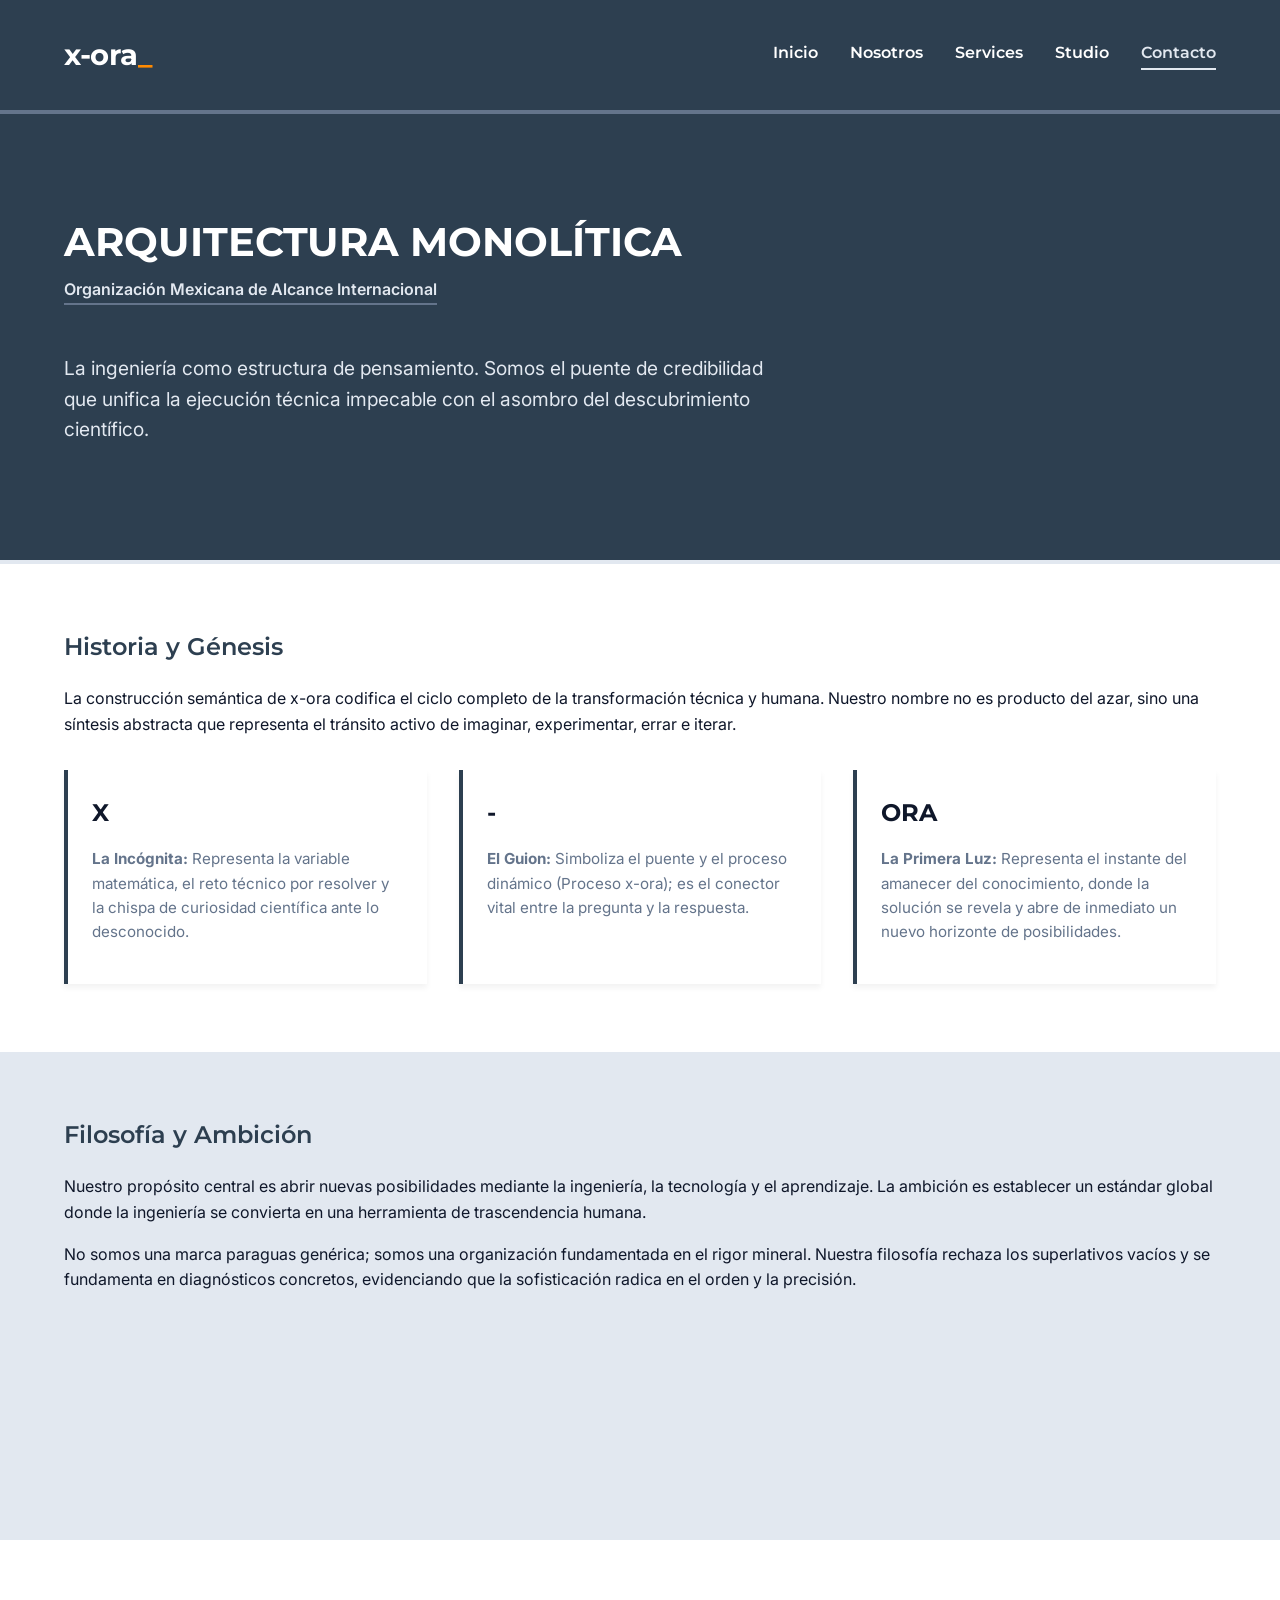
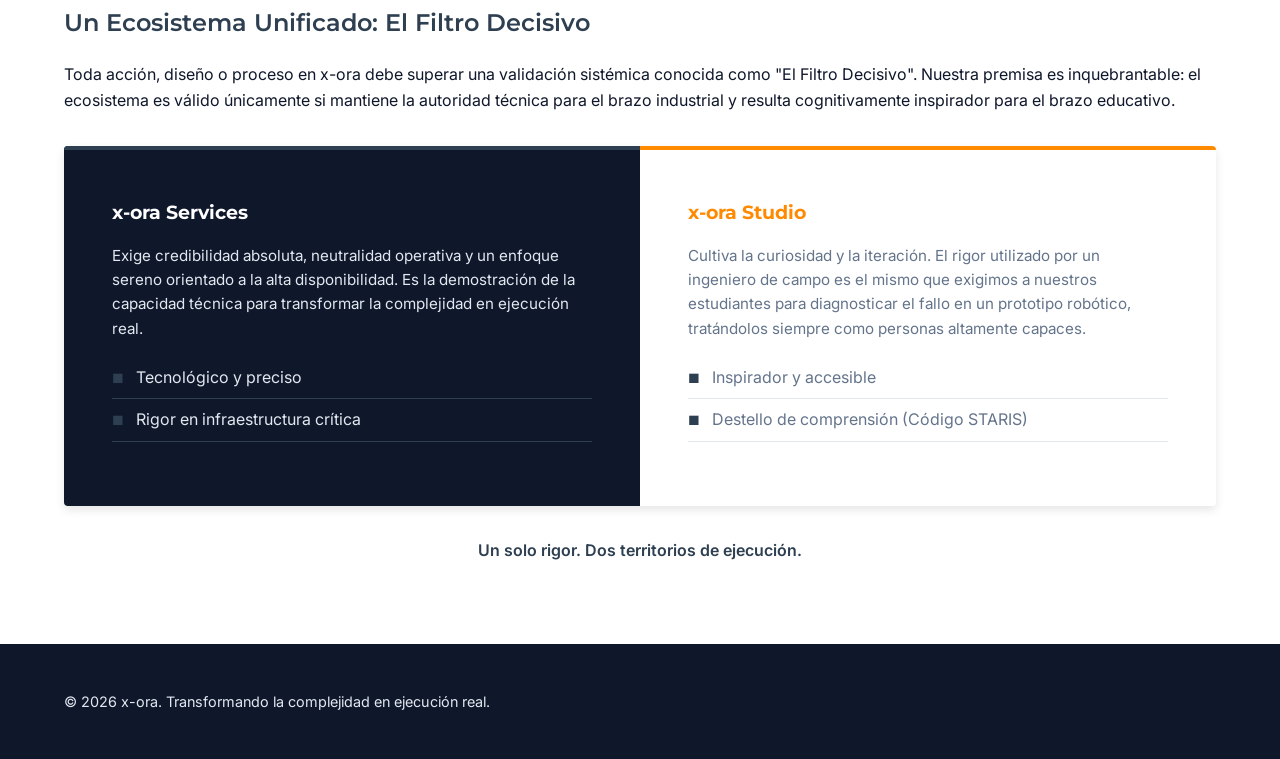
==== about.html @ 448736ae "Esqueleto principal" ====
<!DOCTYPE html>
<html lang="es">
<head>
    <meta charset="UTF-8">
    <meta name="viewport" content="width=device-width, initial-scale=1.0">
    <title>Nosotros | x-ora Ecosistema Global</title>
    
    <!-- Importación de Tipografías -->
    <link href="https://fonts.googleapis.com/css2?family=Inter:wght@400;600&family=Montserrat:wght@600;700&display=swap" rel="stylesheet">
    
    <!-- Enlace al archivo CSS -->
    <link rel="stylesheet" href="styles.css">
</head>
<body>

    <!-- CABECERA -->
    <!-- CABECERA CON NAV BAR (Asegúrate de replicar este menú en los demás HTML) -->
    <header>
        <div class="logo">
            <a href="index.html">x-ora<span class="logo-luz">_</span></a>
        </div>
        <nav class="main-nav">
            <a href="index.html">Inicio</a>
            <a href="about.html">Nosotros</a>
            <a href="services.html">Services</a>
            <a href="studio.html">Studio</a>
            <a href="contacto.html" class="active-nav-contact">Contacto</a>
        </nav>
    </header>

    <!-- SECCIÓN 1: PRINCIPAL (HERO MARCA MADRE) -->
    <section class="hero-about">
        <h1>Arquitectura Monolítica</h1>
        <span class="descriptor" style="color: var(--gris-platino); border-bottom-color: var(--gris-acero);">
            Organización Mexicana de Alcance Internacional
        </span>
        <p style="margin-top: 1rem; font-size: 1.2rem; color: var(--gris-platino); max-width: 700px;">
            La ingeniería como estructura de pensamiento. Somos el puente de credibilidad que unifica la ejecución técnica impecable con el asombro del descubrimiento científico.
        </p>
    </section>

    <!-- SECCIÓN 2: HISTORIA Y GÉNESIS DEL NOMBRE -->
    <section class="content-section active">
        <h2>Historia y Génesis</h2>
        <p>La construcción semántica de x-ora codifica el ciclo completo de la transformación técnica y humana. Nuestro nombre no es producto del azar, sino una síntesis abstracta que representa el tránsito activo de imaginar, experimentar, errar e iterar.</p>
        
        <div class="genesis-grid">
            <div class="genesis-card">
                <h3>X</h3>
                <p style="font-family: 'Inter'; font-size: 0.95rem; color: var(--gris-acero);">
                    <strong>La Incógnita:</strong> Representa la variable matemática, el reto técnico por resolver y la chispa de curiosidad científica ante lo desconocido.
                </p>
            </div>
            <div class="genesis-card">
                <h3>-</h3>
                <p style="font-family: 'Inter'; font-size: 0.95rem; color: var(--gris-acero);">
                    <strong>El Guion:</strong> Simboliza el puente y el proceso dinámico (Proceso x-ora); es el conector vital entre la pregunta y la respuesta.
                </p>
            </div>
            <div class="genesis-card">
                <h3>ORA</h3>
                <p style="font-family: 'Inter'; font-size: 0.95rem; color: var(--gris-acero);">
                    <strong>La Primera Luz:</strong> Representa el instante del amanecer del conocimiento, donde la solución se revela y abre de inmediato un nuevo horizonte de posibilidades.
                </p>
            </div>
        </div>
    </section>

    <!-- SECCIÓN 3: FILOSOFÍA Y POSICIONAMIENTO -->
    <section class="content-section bg-gris active">
        <h2>Filosofía y Ambición</h2>
        <p>Nuestro propósito central es abrir nuevas posibilidades mediante la ingeniería, la tecnología y el aprendizaje. La ambición es establecer un estándar global donde la ingeniería se convierta en una herramienta de trascendencia humana.</p>
        <p>No somos una marca paraguas genérica; somos una organización fundamentada en el rigor mineral. Nuestra filosofía rechaza los superlativos vacíos y se fundamenta en diagnósticos concretos, evidenciando que la sofisticación radica en el orden y la precisión.</p>
    </section>

    <!-- SECCIÓN 4: LA RELACIÓN ENTRE SERVICES Y STUDIO (EL FILTRO DECISIVO) -->
    <section class="content-section active">
        <h2>Un Ecosistema Unificado: El Filtro Decisivo</h2>
        <p>Toda acción, diseño o proceso en x-ora debe superar una validación sistémica conocida como "El Filtro Decisivo". Nuestra premisa es inquebrantable: el ecosistema es válido únicamente si mantiene la autoridad técnica para el brazo industrial y resulta cognitivamente inspirador para el brazo educativo.</p>
        
        <div class="dualism-container">
            <!-- Columna Services -->
            <div class="dualism-side dualism-services">
                <h3 style="font-family: 'Montserrat';">x-ora Services</h3>
                <p style="font-family: 'Inter'; font-size: 0.95rem; color: var(--gris-platino); margin-bottom: 1rem;">
                    Exige credibilidad absoluta, neutralidad operativa y un enfoque sereno orientado a la alta disponibilidad. Es la demostración de la capacidad técnica para transformar la complejidad en ejecución real.
                </p>
                <ul class="tech-list" style="color: var(--gris-platino);">
                    <li style="color: var(--gris-platino); border-color: var(--azul-profundo);">Tecnológico y preciso</li>
                    <li style="color: var(--gris-platino); border-color: var(--azul-profundo);">Rigor en infraestructura crítica</li>
                </ul>
            </div>
            
            <!-- Columna Studio -->
            <div class="dualism-side dualism-studio">
                <h3 style="font-family: 'Montserrat'; color: var(--naranja-aurora);">x-ora Studio</h3>
                <p style="font-family: 'Inter'; font-size: 0.95rem; color: var(--gris-acero); margin-bottom: 1rem;">
                    Cultiva la curiosidad y la iteración. El rigor utilizado por un ingeniero de campo es el mismo que exigimos a nuestros estudiantes para diagnosticar el fallo en un prototipo robótico, tratándolos siempre como personas altamente capaces.
                </p>
                <ul class="tech-list">
                    <li style="border-color: var(--gris-platino);">Inspirador y accesible</li>
                    <li style="border-color: var(--gris-platino);">Destello de comprensión (Código STARIS)</li>
                </ul>
            </div>
        </div>
        
        <p style="margin-top: 2rem; font-weight: 600; text-align: center; color: var(--azul-profundo);">
            Un solo rigor. Dos territorios de ejecución.
        </p>
    </section>

    <!-- PIE DE PÁGINA -->
    <footer>
        <p>&copy; 2026 x-ora. Transformando la complejidad en ejecución real.</p>
    </footer>

</body>
</html>
---- styles.css ----
/* SISTEMA DE COLOR (GAMA CROMÁTICA) */
:root {
    --azul-profundo: #2d3f50;
    --naranja-aurora: #ff8a00;
    --gris-platino: #e2e8f0;
    --gris-acero: #64748b;
    --azul-medianoche: #0f172a;
    --blanco: #ffffff;
}

/* SISTEMA TIPOGRÁFICO Y ESTRUCTURA BÁSICA */
body {
    font-family: 'Inter', sans-serif;
    font-weight: 400;
    color: var(--azul-medianoche);
    background-color: var(--gris-platino);
    margin: 0;
    padding: 0;
    text-align: left; /* Alineación izquierda para rigor editorial */
    line-height: 1.6;
}

h1, h2, h3 {
    font-family: 'Montserrat', sans-serif;
    margin-top: 0;
}

h1 {
    font-weight: 700; /* Bold */
    text-transform: uppercase;
    color: var(--blanco);
}

h2 {
    font-weight: 600; /* Semi-Bold */
    color: var(--azul-profundo);
}

/* NAVEGACIÓN Y HEADER */
header {
    background-color: var(--azul-profundo);
    padding: 2rem 5%;
    display: flex;
    justify-content: space-between;
    align-items: center;
    border-bottom: 4px solid var(--gris-acero);
}

.logo {
    font-family: 'Montserrat', sans-serif;
    font-weight: 700;
    font-size: 1.8rem;
    color: var(--blanco);
    letter-spacing: -0.5px;
}

.logo-luz {
    color: var(--naranja-aurora); /* Síntesis abstracta de la aurora */
}

.header-subtitle {
    color: var(--gris-platino); 
    font-family: 'Inter', sans-serif;
}

/* HERO SECTION */
.hero {
    background-color: var(--azul-medianoche);
    color: var(--blanco);
    padding: 4rem 5%;
    text-align: left;
    border-bottom: 2px solid var(--naranja-aurora);
}

.hero h1 {
    margin-bottom: 0.5rem;
}

.hero p {
    font-size: 1.2rem;
    color: var(--gris-platino);
    max-width: 600px;
}

/* TABS (DUALISMO DE MARCA) */
.tab-container {
    display: flex;
    background-color: var(--gris-acero);
}

.tab-btn {
    flex: 1;
    padding: 1.5rem;
    background: none;
    border: none;
    color: var(--blanco);
    font-family: 'Montserrat', sans-serif;
    font-weight: 600;
    font-size: 1.2rem;
    cursor: pointer;
    transition: background-color 0.3s;
}

.tab-btn.active-services {
    background-color: var(--azul-profundo);
    border-bottom: 4px solid var(--blanco);
}

.tab-btn.active-studio {
    background-color: var(--naranja-aurora);
    border-bottom: 4px solid var(--azul-medianoche);
    color: var(--azul-medianoche);
}

/* SECCIONES DE CONTENIDO */
.content-section {
    display: none;
    padding: 4rem 5%;
    background-color: var(--blanco);
    min-height: 40vh;
}

.content-section.active {
    display: block;
}

.descriptor {
    font-family: 'Inter', sans-serif;
    font-weight: 600;
    color: var(--gris-acero);
    margin-bottom: 2rem;
    display: inline-block;
    border-bottom: 2px solid var(--gris-platino);
}

/* BOTONES "CONOCE MÁS" */
.btn {
    display: inline-block;
    margin-top: 2rem;
    padding: 0.8rem 2rem;
    font-family: 'Montserrat', sans-serif;
    font-weight: 600;
    text-decoration: none;
    text-transform: uppercase;
    font-size: 0.9rem;
    letter-spacing: 0.5px;
    transition: all 0.3s ease;
}

.btn-services {
    background-color: var(--azul-profundo);
    color: var(--blanco);
    border: 2px solid var(--azul-profundo);
}

.btn-services:hover {
    background-color: var(--azul-medianoche);
    border-color: var(--azul-medianoche);
}

.btn-studio {
    background-color: var(--blanco);
    color: var(--naranja-aurora);
    border: 2px solid var(--naranja-aurora);
}

.btn-studio:hover {
    background-color: var(--naranja-aurora);
    color: var(--azul-medianoche); /* Equilibrio profesional para Studio */
}

/* FOOTER */
footer {
    background-color: var(--azul-medianoche);
    color: var(--gris-platino);
    text-align: left;
    padding: 2rem 5%;
    font-size: 0.9rem;
}

/* NAVEGACIÓN PRINCIPAL (NAV BAR) */
.main-nav {
    display: flex;
    gap: 2rem;
}

.main-nav a {
    color: var(--blanco);
    text-decoration: none;
    font-family: 'Montserrat', sans-serif;
    font-weight: 600;
    font-size: 1rem;
    transition: color 0.3s;
}

.main-nav a:hover, .main-nav a.active-nav {
    color: var(--naranja-aurora); /* Acento sutil para ubicación */
}

/* ENLACE LOGO */
.logo a {
    color: var(--blanco);
    text-decoration: none;
}

/* VARIANTES DE SECCIÓN PARA SERVICES */
.hero-services {
    background-color: var(--azul-medianoche);
    color: var(--blanco);
    padding: 6rem 5%;
    text-align: left;
    border-bottom: 4px solid var(--azul-profundo); /* Menos naranja, más rigor industrial */
}

.hero-services h1 {
    font-size: 2.5rem;
    margin-bottom: 0.2rem;
}

.bg-gris {
    background-color: var(--gris-platino); /* Alternancia de rigor mineral */
}

/* CUADRÍCULAS (GRIDS) TÉCNICAS */
.grid-container {
    display: grid;
    grid-template-columns: repeat(auto-fit, minmax(300px, 1fr));
    gap: 2rem;
    margin-top: 2rem;
}

.card {
    background-color: var(--blanco);
    border-top: 4px solid var(--azul-profundo);
    padding: 2rem;
    box-shadow: 0 4px 6px rgba(0,0,0,0.05);
}

.card.card-alt {
    background-color: var(--azul-profundo);
    color: var(--blanco);
    border-top: 4px solid var(--gris-acero);
}

.card h3 {
    color: var(--azul-medianoche);
    margin-bottom: 1rem;
}

.card.card-alt h3 {
    color: var(--blanco);
}

/* LISTAS TÉCNICAS */
.tech-list {
    list-style: none;
    padding: 0;
}

.tech-list li {
    padding: 0.5rem 0;
    border-bottom: 1px solid var(--gris-platino);
    font-family: 'Inter', sans-serif;
    color: var(--gris-acero);
}

.tech-list li::before {
    content: "■ ";
    color: var(--azul-profundo);
    font-size: 0.8rem;
    margin-right: 0.5rem;
}

/* NAVEGACIÓN ACTIVA STUDIO */
.main-nav a.active-nav-studio {
    color: var(--naranja-aurora);
}

/* HERO SECTION STUDIO */
.hero-studio {
    background-color: var(--azul-medianoche);
    color: var(--blanco);
    padding: 6rem 5%;
    text-align: left;
    border-bottom: 4px solid var(--naranja-aurora);
}

.hero-studio h1 {
    font-size: 2.5rem;
    margin-bottom: 0.2rem;
}

/* TARJETAS STUDIO (Borde Naranja) */
.card-studio {
    background-color: var(--blanco);
    border-top: 4px solid var(--naranja-aurora);
    padding: 2rem;
    box-shadow: 0 4px 6px rgba(0,0,0,0.05);
}

.card-studio h3 {
    color: var(--azul-medianoche);
    margin-bottom: 1rem;
}

/* BOTÓN CALL TO ACTION STUDIO */
.btn-studio-solid {
    display: inline-block;
    background-color: var(--naranja-aurora);
    color: var(--azul-medianoche);
    font-family: 'Montserrat', sans-serif;
    font-weight: 600;
    text-transform: uppercase;
    padding: 1rem 2rem;
    text-decoration: none;
    border: none;
    cursor: pointer;
    transition: background-color 0.3s;
    margin-top: 1rem;
}

.btn-studio-solid:hover {
    background-color: var(--blanco);
    color: var(--naranja-aurora);
    box-shadow: inset 0 0 0 2px var(--naranja-aurora);
}

/* ESTRUCTURA CONTACTO Y MAPA */
.contact-grid {
    display: grid;
    grid-template-columns: 1fr 1fr;
    gap: 3rem;
    margin-top: 2rem;
}

.contact-info p {
    font-family: 'Inter', sans-serif;
    color: var(--gris-acero);
    margin-bottom: 1rem;
}

.contact-info h3 {
    color: var(--azul-profundo);
    margin-top: 2rem;
}

/* RESPONSIVE CONTACTO */
@media (max-width: 768px) {
    .contact-grid {
        grid-template-columns: 1fr;
    }
}

/* NAVEGACIÓN ACTIVA ABOUT */
.main-nav a.active-nav-about {
    color: var(--gris-platino);
    border-bottom: 2px solid var(--gris-platino);
    padding-bottom: 0.2rem;
}

/* HERO SECTION ABOUT (Marca Madre) */
.hero-about {
    background-color: var(--azul-profundo); /* Azul fundacional de la marca madre */
    color: var(--blanco);
    padding: 6rem 5%;
    text-align: left;
    border-bottom: 4px solid var(--gris-platino);
}

.hero-about h1 {
    font-size: 2.5rem;
    margin-bottom: 0.2rem;
}

/* TARJETAS DE GÉNESIS (Historia) */
.genesis-grid {
    display: grid;
    grid-template-columns: repeat(auto-fit, minmax(250px, 1fr));
    gap: 2rem;
    margin-top: 2rem;
}

.genesis-card {
    background-color: var(--blanco);
    border-left: 4px solid var(--azul-profundo);
    padding: 1.5rem;
    box-shadow: 0 4px 6px rgba(0,0,0,0.05);
}

.genesis-card h3 {
    color: var(--azul-medianoche);
    font-size: 1.5rem;
    margin-bottom: 0.5rem;
}

/* RELACIÓN SERVICES & STUDIO (Dualismo) */
.dualism-container {
    display: flex;
    flex-wrap: wrap;
    gap: 0;
    margin-top: 2rem;
    border-radius: 4px;
    overflow: hidden;
    box-shadow: 0 4px 10px rgba(0,0,0,0.1);
}

.dualism-side {
    flex: 1;
    min-width: 300px;
    padding: 3rem;
}

.dualism-services {
    background-color: var(--azul-medianoche);
    color: var(--blanco);
    border-top: 4px solid var(--azul-profundo);
}

.dualism-studio {
    background-color: var(--blanco);
    color: var(--azul-medianoche);
    border-top: 4px solid var(--naranja-aurora);
}

.dualism-side h3 {
    margin-bottom: 1rem;
}

.dualism-services h3 {
    color: var(--blanco);
}

/* NAVEGACIÓN ACTIVA CONTACTO */
.main-nav a.active-nav-contact {
    color: var(--gris-platino);
    border-bottom: 2px solid var(--gris-platino);
    padding-bottom: 0.2rem;
}

/* HERO SECTION CONTACTO */
.hero-contact {
    background-color: var(--azul-medianoche);
    color: var(--blanco);
    padding: 6rem 5%;
    text-align: left;
    border-bottom: 4px solid var(--gris-acero);
}

.hero-contact h1 {
    font-size: 2.5rem;
    margin-bottom: 0.2rem;
}

/* ESTILOS DE FORMULARIO DE CONTACTO (Arquitectura Geométrica) */
.form-container {
    background-color: var(--gris-platino);
    padding: 3rem;
    border-top: 4px solid var(--azul-profundo);
    margin-top: 2rem;
    box-shadow: 0 4px 6px rgba(0,0,0,0.05);
}

/* Variante Formulario Studio */
.form-container.studio-form {
    background-color: var(--blanco);
    border: 1px solid var(--gris-platino);
    border-top: 4px solid var(--naranja-aurora);
}

.form-grid {
    display: grid;
    grid-template-columns: 1fr 1fr;
    gap: 1.5rem;
}

.form-group {
    display: flex;
    flex-direction: column;
}

.form-group.full-width {
    grid-column: span 2;
}

.form-group label {
    font-family: 'Inter', sans-serif;
    font-weight: 600;
    color: var(--azul-medianoche);
    margin-bottom: 0.5rem;
    font-size: 0.9rem;
    text-transform: uppercase;
    letter-spacing: 0.5px;
}

/* Inputs técnicos, sin bordes redondeados (0px) */
.form-group input, 
.form-group textarea, 
.form-group select {
    padding: 0.8rem;
    border: 1px solid var(--gris-acero);
    font-family: 'Inter', sans-serif;
    background-color: var(--blanco);
    color: var(--azul-medianoche);
    outline: none;
    border-radius: 0; 
    transition: border-color 0.3s;
}

.form-group input:focus, 
.form-group textarea:focus, 
.form-group select:focus {
    border-color: var(--azul-profundo);
}

.studio-form .form-group input:focus, 
.studio-form .form-group textarea:focus, 
.studio-form .form-group select:focus {
    border-color: var(--naranja-aurora);
}

/* Botones de Envío */
.submit-btn {
    margin-top: 1.5rem;
    padding: 1rem 2rem;
    font-family: 'Montserrat', sans-serif;
    font-weight: 600;
    text-transform: uppercase;
    cursor: pointer;
    border: none;
    transition: all 0.3s ease;
}

.submit-services {
    background-color: var(--azul-profundo);
    color: var(--blanco);
}

.submit-services:hover {
    background-color: var(--azul-medianoche);
}

.submit-studio {
    background-color: var(--naranja-aurora);
    color: var(--azul-medianoche);
}

.submit-studio:hover {
    background-color: var(--blanco);
    box-shadow: inset 0 0 0 2px var(--naranja-aurora);
}

/* Responsive para formularios */
@media (max-width: 768px) {
    .form-grid {
        grid-template-columns: 1fr;
    }
    .form-group.full-width {
        grid-column: span 1;
    }
}
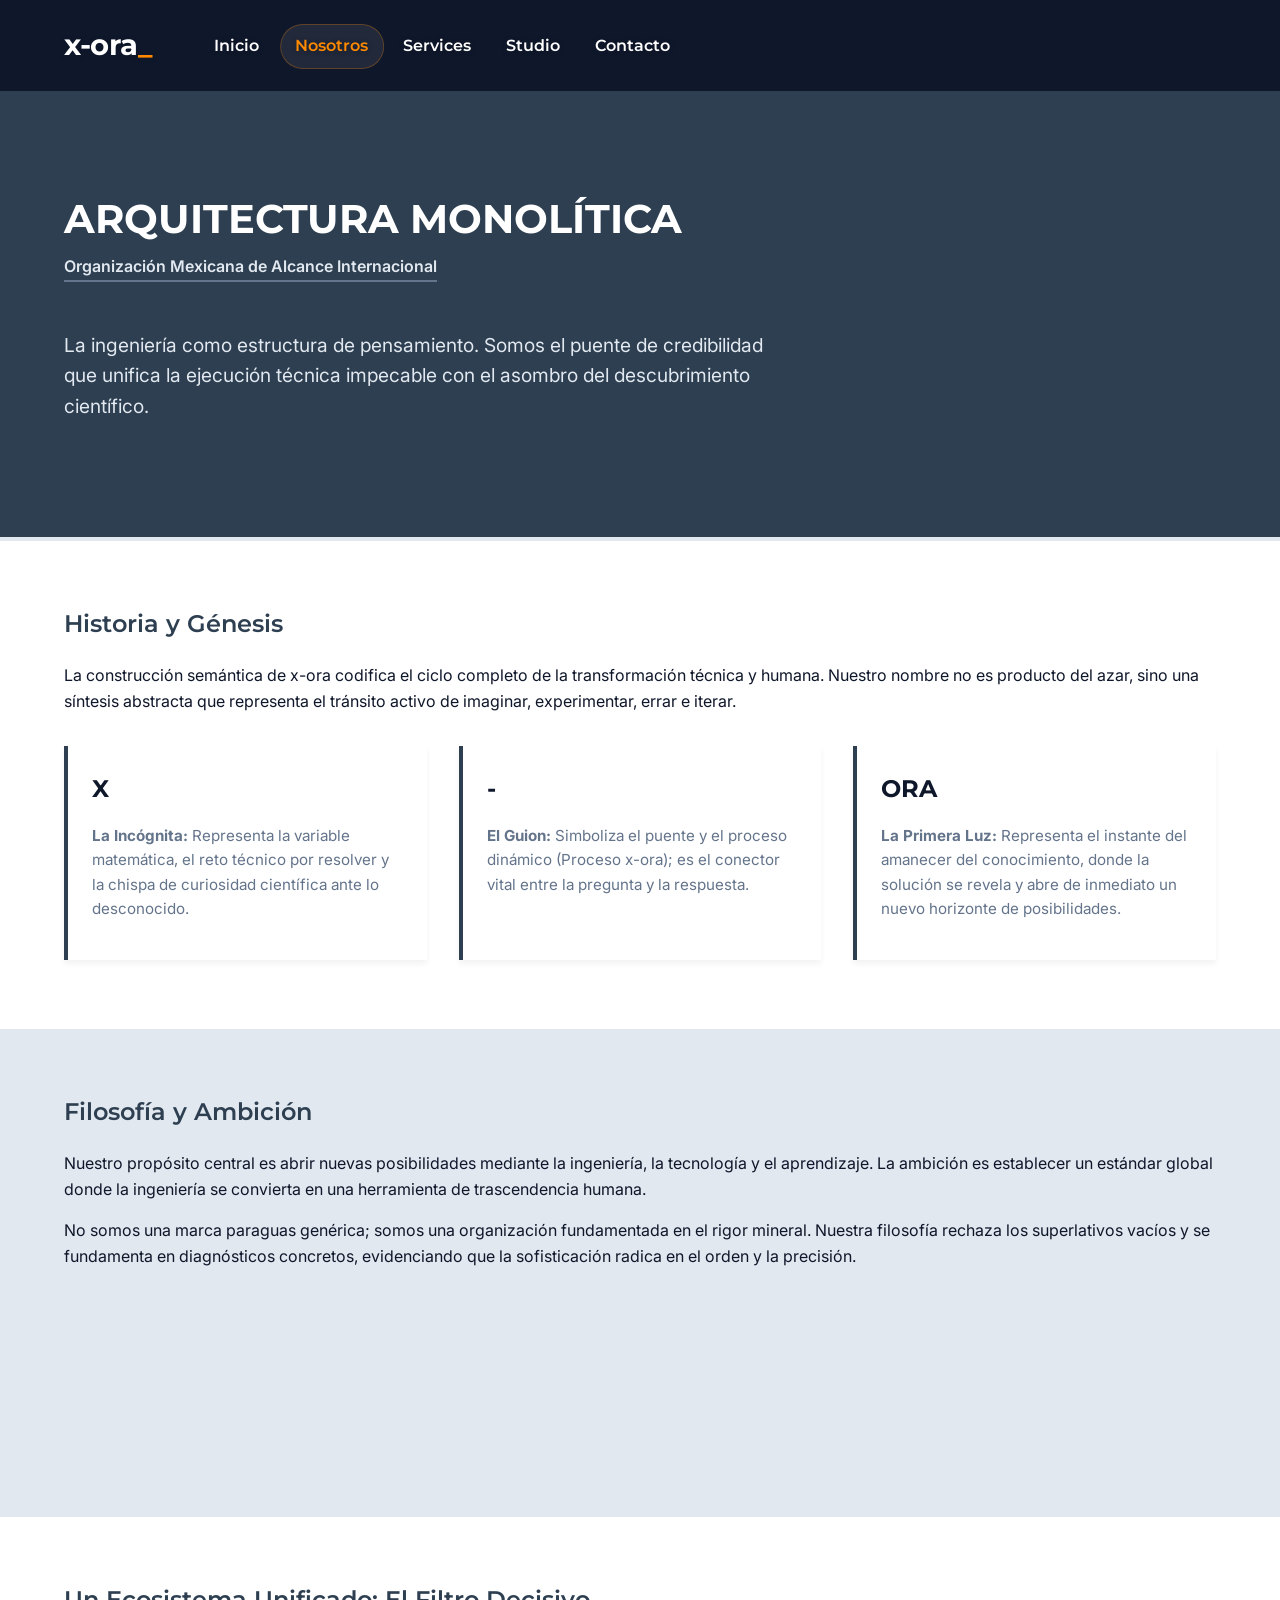
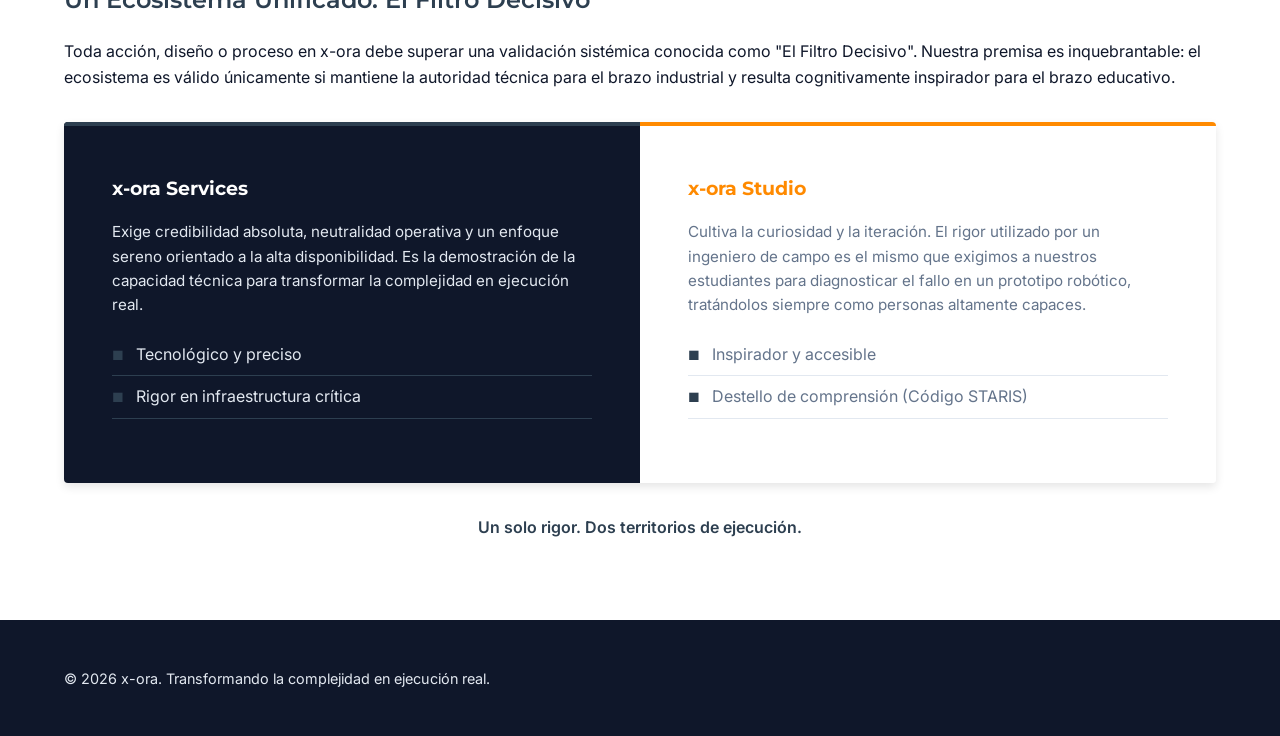
==== commit 3de39c97: "Nav bar flotante, video de fondo en hero, y switch Services/Studio rediseñado - Header: se elimina e" ====
--- a/about.html
+++ b/about.html
@@ -13,19 +13,26 @@
 </head>
 <body>
 
-    <!-- CABECERA -->
-    <!-- CABECERA CON NAV BAR (Asegúrate de replicar este menú en los demás HTML) -->
-    <header>
-        <div class="logo">
-            <a href="index.html">x-ora<span class="logo-luz">_</span></a>
+    <!-- CABECERA CON NAV BAR -->
+    <header id="siteHeader">
+        <div class="header-left">
+            <div class="logo">
+                <a href="index.html">x-ora<span class="logo-luz">_</span></a>
+            </div>
+
+            <nav class="main-nav" id="mainNav">
+                <a href="index.html">Inicio</a>
+                <a href="about.html" class="active-nav">Nosotros</a>
+                <a href="services.html">Services</a>
+                <a href="studio.html">Studio</a>
+                <a href="contacto.html">Contacto</a>
+            </nav>
         </div>
-        <nav class="main-nav">
-            <a href="index.html">Inicio</a>
-            <a href="about.html">Nosotros</a>
-            <a href="services.html">Services</a>
-            <a href="studio.html">Studio</a>
-            <a href="contacto.html" class="active-nav-contact">Contacto</a>
-        </nav>
+
+        <button class="nav-toggle" id="navToggle" type="button" aria-expanded="false" aria-controls="mainNav">
+            <span></span><span></span><span></span>
+            <span class="sr-only">Abrir menú</span>
+        </button>
     </header>
 
     <!-- SECCIÓN 1: PRINCIPAL (HERO MARCA MADRE) -->
@@ -114,5 +121,6 @@
         <p>&copy; 2026 x-ora. Transformando la complejidad en ejecución real.</p>
     </footer>
 
+    <script src="script.js"></script>
 </body>
 </html>
--- a/styles.css
+++ b/styles.css
@@ -6,6 +6,34 @@
     --gris-acero: #64748b;
     --azul-medianoche: #0f172a;
     --blanco: #ffffff;
+
+    /* Ritmo de movimiento (homepage) */
+    --ease-out: cubic-bezier(0.16, 1, 0.3, 1);
+    --dur-fast: 320ms;
+    --dur-territory: 620ms;
+    --dur-pulse: 550ms;
+}
+
+/* Respeto a la preferencia de movimiento reducido */
+@media (prefers-reduced-motion: reduce) {
+    *, *::before, *::after {
+        animation-duration: 0.001ms !important;
+        animation-iteration-count: 1 !important;
+        transition-duration: 0.001ms !important;
+        scroll-behavior: auto !important;
+    }
+}
+
+.sr-only {
+    position: absolute;
+    width: 1px;
+    height: 1px;
+    padding: 0;
+    margin: -1px;
+    overflow: hidden;
+    clip: rect(0, 0, 0, 0);
+    white-space: nowrap;
+    border: 0;
 }
 
 /* SISTEMA TIPOGRÁFICO Y ESTRUCTURA BÁSICA */
@@ -13,7 +41,7 @@
     font-family: 'Inter', sans-serif;
     font-weight: 400;
     color: var(--azul-medianoche);
-    background-color: var(--gris-platino);
+    background-color: var(--azul-medianoche);
     margin: 0;
     padding: 0;
     text-align: left; /* Alineación izquierda para rigor editorial */
@@ -36,14 +64,39 @@
     color: var(--azul-profundo);
 }
 
-/* NAVEGACIÓN Y HEADER */
+/* NAVEGACIÓN Y HEADER (SOLO TEXTO, SIN BLOQUE DE FONDO) */
 header {
-    background-color: var(--azul-profundo);
-    padding: 2rem 5%;
+    background: transparent;
+    padding: 1.4rem 5%;
     display: flex;
     justify-content: space-between;
     align-items: center;
-    border-bottom: 4px solid var(--gris-acero);
+    border-bottom: none;
+    position: sticky;
+    top: 0;
+    z-index: 100;
+    transform: translateY(0);
+    transition: padding var(--dur-fast) var(--ease-out), transform var(--dur-fast) var(--ease-out);
+}
+
+header.is-scrolled {
+    padding: 0.85rem 5%;
+}
+
+/* Se retira al bajar (evita que el texto flote sobre otro contenido) y vuelve al subir */
+header.is-hidden {
+    transform: translateY(-100%);
+}
+
+.header-left {
+    display: flex;
+    align-items: center;
+    gap: 3rem;
+}
+
+.logo,
+.main-nav a {
+    text-shadow: 0 1px 4px rgba(15, 23, 42, 0.55);
 }
 
 .logo {
@@ -52,6 +105,16 @@
     font-size: 1.8rem;
     color: var(--blanco);
     letter-spacing: -0.5px;
+    transition: opacity var(--dur-fast) var(--ease-out);
+}
+
+.logo a {
+    display: inline-flex;
+    align-items: center;
+}
+
+.logo:hover {
+    opacity: 0.85;
 }
 
 .logo-luz {
@@ -63,23 +126,98 @@
     font-family: 'Inter', sans-serif;
 }
 
-/* HERO SECTION */
+/* HERO SECTION (Pantalla Completa) */
 .hero {
-    background-color: var(--azul-medianoche);
-    color: var(--blanco);
-    padding: 4rem 5%;
-    text-align: left;
+    position: relative;
+    background-color: var(--azul-medianoche);
+    color: var(--blanco);
+    padding: 0 5%;
+    min-height: calc(100vh - 89px);
+    text-align: center;
     border-bottom: 2px solid var(--naranja-aurora);
-}
-
-.hero h1 {
-    margin-bottom: 0.5rem;
-}
-
-.hero p {
-    font-size: 1.2rem;
+    display: flex;
+    flex-direction: column;
+    justify-content: center;
+    align-items: center;
+    overflow: hidden;
+}
+
+.hero-video {
+    position: absolute;
+    inset: 0;
+    width: 100%;
+    height: 100%;
+    object-fit: cover;
+    z-index: 0;
+}
+
+.hero-overlay {
+    position: absolute;
+    inset: 0;
+    z-index: 1;
+    background: linear-gradient(180deg, rgba(15, 23, 42, 0.55) 0%, rgba(15, 23, 42, 0.7) 55%, var(--azul-medianoche) 100%);
+}
+
+.hero-title,
+.hero-sub {
+    position: relative;
+    z-index: 2;
+}
+
+.hero-title {
+    font-size: 3.5rem;
+    margin-bottom: 1rem;
+}
+
+@media (max-width: 640px) {
+    .hero-video {
+        display: none;
+    }
+}
+
+.hero-title .line {
+    display: block;
+    overflow: hidden;
+}
+
+.hero-title .line-inner {
+    display: block;
+    transform: translateY(115%);
+    animation: line-up 0.8s var(--ease-out) forwards;
+}
+
+.hero-title .line:nth-child(2) .line-inner {
+    animation-delay: 0.12s;
+}
+
+.hero-sub {
+    font-size: 1.3rem;
     color: var(--gris-platino);
-    max-width: 600px;
+    max-width: 800px;
+    margin-left: auto;
+    margin-right: auto;
+    opacity: 0;
+    transform: translateY(10px);
+    animation: fade-up 0.7s var(--ease-out) forwards;
+    animation-delay: 0.55s;
+}
+
+@keyframes line-up {
+    to { transform: translateY(0); }
+}
+
+@keyframes fade-up {
+    to { opacity: 1; transform: translateY(0); }
+}
+
+/* Ajuste responsive para pantallas móviles */
+@media (max-width: 768px) {
+    .hero-title {
+        font-size: 2.5rem;
+    }
+    .hero-sub {
+        font-size: 1.1rem;
+    }
 }
 
 /* TABS (DUALISMO DE MARCA) */
@@ -180,21 +318,121 @@
 
 /* NAVEGACIÓN PRINCIPAL (NAV BAR) */
 .main-nav {
+    position: relative;
     display: flex;
-    gap: 2rem;
+    align-items: center;
+    gap: 0.4rem;
 }
 
 .main-nav a {
+    position: relative;
+    z-index: 1;
     color: var(--blanco);
     text-decoration: none;
     font-family: 'Montserrat', sans-serif;
     font-weight: 600;
     font-size: 1rem;
-    transition: color 0.3s;
+    padding: 0.55rem 0.9rem;
+    border-radius: 999px;
+    transition: color var(--dur-fast) var(--ease-out);
 }
 
 .main-nav a:hover, .main-nav a.active-nav {
     color: var(--naranja-aurora); /* Acento sutil para ubicación */
+}
+
+/* Chip flotante que sigue al enlace activo/hover (inyectado por script.js) */
+.nav-glow {
+    position: absolute;
+    top: 0;
+    left: 0;
+    width: 0;
+    height: 0;
+    border-radius: 999px;
+    background: rgba(255, 255, 255, 0.08);
+    border: 1px solid rgba(255, 138, 0, 0.28);
+    opacity: 0;
+    z-index: 0;
+    pointer-events: none;
+    transition: transform var(--dur-fast) var(--ease-out), width var(--dur-fast) var(--ease-out), height var(--dur-fast) var(--ease-out), opacity var(--dur-fast) var(--ease-out);
+}
+
+/* TOGGLE DE NAVEGACIÓN MÓVIL */
+.nav-toggle {
+    display: none;
+    flex-direction: column;
+    justify-content: center;
+    align-items: center;
+    gap: 5px;
+    width: 44px;
+    height: 44px;
+    background: none;
+    border: none;
+    border-radius: 50%;
+    cursor: pointer;
+    padding: 0;
+    transition: background-color var(--dur-fast) var(--ease-out);
+}
+
+.nav-toggle:hover {
+    background-color: rgba(255, 255, 255, 0.08);
+}
+
+.nav-toggle span {
+    display: block;
+    width: 24px;
+    height: 2px;
+    background-color: var(--blanco);
+    transition: transform var(--dur-fast) var(--ease-out), opacity var(--dur-fast) var(--ease-out);
+}
+
+.nav-toggle[aria-expanded="true"] span:nth-child(1) {
+    transform: translateY(7px) rotate(45deg);
+}
+
+.nav-toggle[aria-expanded="true"] span:nth-child(2) {
+    opacity: 0;
+}
+
+.nav-toggle[aria-expanded="true"] span:nth-child(3) {
+    transform: translateY(-7px) rotate(-45deg);
+}
+
+@media (max-width: 860px) {
+    .nav-toggle {
+        display: flex;
+    }
+
+    .main-nav {
+        position: fixed;
+        top: 0;
+        right: 0;
+        height: 100vh;
+        width: min(78vw, 320px);
+        background: rgba(45, 63, 80, 0.82);
+        backdrop-filter: blur(22px) saturate(160%);
+        -webkit-backdrop-filter: blur(22px) saturate(160%);
+        border-left: 1px solid rgba(255, 255, 255, 0.1);
+        flex-direction: column;
+        justify-content: center;
+        gap: 1.4rem;
+        padding: 2rem;
+        transform: translateX(100%);
+        transition: transform var(--dur-territory) var(--ease-out);
+        box-shadow: -12px 0 32px rgba(15, 23, 42, 0.35);
+    }
+
+    .main-nav.is-open {
+        transform: translateX(0);
+    }
+
+    .main-nav a {
+        font-size: 1.3rem;
+    }
+
+    .nav-glow {
+        display: none;
+    }
 }
 
 /* ENLACE LOGO */
@@ -557,4 +795,398 @@
     .form-group.full-width {
         grid-column: span 1;
     }
+}
+
+/* =========================================
+   SISTEMA DE COBERTURA GLOBAL E INTERACTIVO (LOW-POLY)
+   ========================================= */
+.mapa-dashboard {
+    display: grid;
+    grid-template-columns: 2fr 1fr;
+    gap: 2rem;
+    background-color: var(--blanco);
+    border: 1px solid var(--gris-platino);
+    border-top: 4px solid var(--azul-profundo);
+    padding: 2rem;
+    box-shadow: 0 4px 6px rgba(0,0,0,0.05);
+    align-items: center;
+}
+
+.mapa-svg {
+    width: 100%;
+    height: auto;
+    display: block;
+    filter: drop-shadow(0 8px 12px rgba(0,0,0,0.08));
+}
+
+/* Estilos de los Polígonos Base */
+.mapa-svg path {
+    fill: var(--gris-platino);
+    stroke: var(--azul-medianoche); /* Bordes oscuros y afilados */
+    stroke-width: 2.5;
+    stroke-linejoin: round;
+    transition: all 0.3s ease;
+}
+
+/* Triangulación Interna (Estética Low-Poly) */
+.mapa-svg .linea-interna {
+    fill: none;
+    stroke: var(--azul-medianoche);
+    stroke-width: 1.5;
+    pointer-events: none; /* Permite que los clics traspasen a los países */
+}
+
+/* Países inactivos sutiles al pasar el mouse */
+.mapa-svg path:not(.pais-activo):hover {
+    fill: var(--gris-acero);
+}
+
+/* Países Activos (México y USA) */
+.mapa-svg path.pais-activo {
+    fill: var(--azul-profundo);
+    cursor: crosshair; /* Cursor técnico */
+}
+
+.mapa-svg path.pais-activo:hover,
+.mapa-svg path.pais-activo.seleccionado {
+    fill: var(--naranja-aurora); /* Acento cognitivo que indica selección activa */
+    stroke: var(--azul-medianoche);
+}
+
+/* Panel de Telemetría (Info) */
+.info-panel {
+    background-color: var(--gris-platino);
+    padding: 2rem;
+    border-left: 4px solid var(--gris-acero);
+    min-height: 280px;
+    display: flex;
+    flex-direction: column;
+    justify-content: center;
+}
+
+.info-panel h3 {
+    font-family: 'Montserrat', sans-serif;
+    color: var(--azul-medianoche);
+    font-size: 1.2rem;
+    margin-bottom: 1rem;
+    text-transform: uppercase;
+    border-bottom: 2px solid var(--gris-acero);
+    padding-bottom: 0.5rem;
+}
+
+.info-panel p {
+    font-family: 'Inter', sans-serif;
+    color: var(--gris-acero);
+    font-size: 0.95rem;
+    margin-bottom: 0.8rem;
+}
+
+.info-panel strong {
+    color: var(--azul-profundo);
+}
+
+@media (max-width: 768px) {
+    .mapa-dashboard {
+        grid-template-columns: 1fr;
+    }
+    .info-panel {
+        border-left: none;
+        border-top: 4px solid var(--gris-acero);
+        min-height: auto;
+    }
+}
+
+/* =========================================
+   HOMEPAGE — REVELACIÓN EN SCROLL
+   ========================================= */
+.reveal {
+    opacity: 0;
+    transform: translateY(24px);
+    transition: opacity 0.7s var(--ease-out), transform 0.7s var(--ease-out);
+}
+
+.reveal.is-visible {
+    opacity: 1;
+    transform: translateY(0);
+}
+
+/* =========================================
+   MANIFIESTO (MARCA MADRE)
+   ========================================= */
+.manifesto {
+    background-color: var(--gris-platino);
+    background-image:
+        linear-gradient(rgba(226, 232, 240, 0.88), rgba(226, 232, 240, 0.88)),
+        url('assets/PapelCuadiculado.jpg');
+    background-size: cover;
+    background-position: center;
+    padding: 7rem 6%;
+    border-bottom: 4px solid var(--gris-acero);
+    text-align: center;
+}
+
+.manifesto-inner {
+    max-width: 1180px;
+    margin: 0 auto;
+    display: grid;
+    grid-template-columns: 1fr;
+    gap: 3rem;
+    align-items: center;
+}
+
+.manifesto-text h2 {
+    font-size: 2.1rem;
+    margin-bottom: 1.2rem;
+}
+
+.manifesto-text p {
+    max-width: 620px;
+    margin: 0 auto;
+    color: var(--gris-acero);
+    font-size: 1.12rem;
+}
+
+.manifesto-visual {
+    display: none;
+}
+
+@media (min-width: 861px) {
+    .manifesto-inner {
+        grid-template-columns: 1.15fr 1fr;
+        text-align: left;
+    }
+    .manifesto-text p {
+        margin: 0;
+    }
+    .manifesto-visual {
+        display: block;
+        min-height: 320px;
+    }
+}
+
+/* =========================================
+   SWITCH SERVICES — STUDIO (TRANSICIÓN DE TERRITORIO)
+   ========================================= */
+.switch-section {
+    background-color: var(--azul-medianoche);
+    padding: 4rem 5% 3rem;
+    text-align: center;
+    border-bottom: 4px solid var(--azul-profundo);
+}
+
+.xora-switch {
+    position: relative;
+    display: flex;
+    align-items: stretch;
+    width: min(90vw, 360px);
+    margin: 0 auto;
+    padding: 6px;
+    border-radius: 999px;
+    background: rgba(255, 255, 255, 0.05);
+    border: 1px solid rgba(255, 255, 255, 0.12);
+    backdrop-filter: blur(10px);
+    -webkit-backdrop-filter: blur(10px);
+    touch-action: pan-y;
+    cursor: grab;
+}
+
+.xora-switch:active {
+    cursor: grabbing;
+}
+
+.switch-glide {
+    position: absolute;
+    top: 6px;
+    left: 6px;
+    height: calc(100% - 12px);
+    width: calc(50% - 6px);
+    border-radius: 999px;
+    background: linear-gradient(135deg, var(--azul-profundo), var(--azul-medianoche));
+    box-shadow: 0 6px 18px rgba(0, 0, 0, 0.35);
+    transition: transform var(--dur-territory) var(--ease-out), background var(--dur-territory) var(--ease-out);
+    z-index: 0;
+    pointer-events: none;
+}
+
+.switch-glide.is-dragging {
+    transition: background var(--dur-fast) var(--ease-out);
+}
+
+.xora-switch[data-territory="studio"] .switch-glide {
+    transform: translateX(100%);
+    background: linear-gradient(135deg, var(--naranja-aurora), #cc6d00);
+}
+
+.switch-segment {
+    position: relative;
+    z-index: 1;
+    flex: 1 1 0;
+    border: none;
+    background: none;
+    cursor: pointer;
+    padding: 0.9rem 1rem;
+    font-family: 'Montserrat', sans-serif;
+    font-weight: 700;
+    font-size: 1.05rem;
+    letter-spacing: 0.4px;
+    color: var(--gris-acero);
+    transition: color var(--dur-fast) var(--ease-out);
+}
+
+.switch-segment:hover {
+    color: var(--gris-platino);
+}
+
+.switch-segment.is-active {
+    color: var(--blanco);
+}
+
+.switch-segment:focus-visible {
+    outline: 2px solid var(--naranja-aurora);
+    outline-offset: 3px;
+    border-radius: 999px;
+}
+
+.switch-caption {
+    margin-top: 1.4rem;
+    color: var(--gris-platino);
+    font-family: 'Inter', sans-serif;
+    font-size: 0.95rem;
+}
+
+@media (max-width: 768px) {
+    .xora-switch {
+        width: min(84vw, 300px);
+    }
+    .switch-segment {
+        padding: 0.8rem 0.8rem;
+        font-size: 0.95rem;
+    }
+}
+
+/* =========================================
+   PANEL DE TERRITORIO (SERVICES / STUDIO)
+   ========================================= */
+.territory-wrapper {
+    position: relative;
+    overflow: hidden;
+    background-color: var(--azul-medianoche);
+    transition: height var(--dur-territory) var(--ease-out);
+}
+
+.territory-bg {
+    position: absolute;
+    inset: 0;
+    opacity: 0;
+    transition: opacity var(--dur-territory) var(--ease-out);
+    z-index: 0;
+}
+
+.territory-bg-services {
+    background-color: var(--azul-medianoche);
+    background-image:
+        linear-gradient(90deg, rgba(226, 232, 240, 0.05) 1px, transparent 1px),
+        linear-gradient(rgba(226, 232, 240, 0.05) 1px, transparent 1px);
+    background-size: 42px 42px;
+    opacity: 1;
+}
+
+.territory-bg-studio {
+    background-color: var(--azul-medianoche);
+    background-image: radial-gradient(circle at 82% 15%, rgba(255, 138, 0, 0.22), transparent 55%);
+    opacity: 0;
+}
+
+.territory-wrapper[data-territory="studio"] .territory-bg-services {
+    opacity: 0;
+}
+
+.territory-wrapper[data-territory="studio"] .territory-bg-studio {
+    opacity: 1;
+}
+
+.territory-wrapper.is-transitioning .territory-panel {
+    position: absolute;
+    inset: 0;
+    width: 100%;
+}
+
+.territory-panel {
+    position: relative;
+    z-index: 1;
+    padding: 4.5rem 5% 5.5rem;
+    color: var(--gris-platino);
+}
+
+.territory-panel h2 {
+    color: var(--blanco);
+    font-size: 2rem;
+}
+
+.territory-panel .descriptor {
+    color: var(--gris-platino);
+    border-bottom-color: var(--gris-acero);
+}
+
+.territory-panel p {
+    max-width: 700px;
+}
+
+.territory-list {
+    max-width: 420px;
+    margin: 1.5rem 0;
+}
+
+.territory-list li {
+    color: var(--gris-platino);
+    border-bottom-color: rgba(226, 232, 240, 0.2);
+}
+
+.territory-list li::before {
+    color: var(--gris-platino);
+}
+
+.territory-image {
+    width: 100%;
+    max-width: 640px;
+    height: auto;
+    aspect-ratio: 1600 / 1204;
+    object-fit: cover;
+    margin: 1.5rem 0;
+    display: block;
+    border-top: 4px solid var(--naranja-aurora);
+}
+
+#panel-studio .descriptor {
+    border-bottom-color: var(--naranja-aurora);
+}
+
+.panel-exit {
+    animation: panel-out var(--dur-territory) var(--ease-out) forwards;
+}
+
+.panel-enter > * {
+    opacity: 0;
+    transform: translateY(16px);
+    animation: panel-in-item var(--dur-fast) var(--ease-out) forwards;
+}
+
+.panel-enter > *:nth-child(1) { animation-delay: 0ms; }
+.panel-enter > *:nth-child(2) { animation-delay: 60ms; }
+.panel-enter > *:nth-child(3) { animation-delay: 120ms; }
+.panel-enter > *:nth-child(4) { animation-delay: 180ms; }
+.panel-enter > *:nth-child(5) { animation-delay: 240ms; }
+
+@keyframes panel-out {
+    to { opacity: 0; transform: translateY(-12px) scale(0.98); }
+}
+
+@keyframes panel-in-item {
+    to { opacity: 1; transform: none; }
+}
+
+@media (max-width: 768px) {
+    .territory-panel {
+        padding: 3.5rem 6% 4rem;
+    }
 }
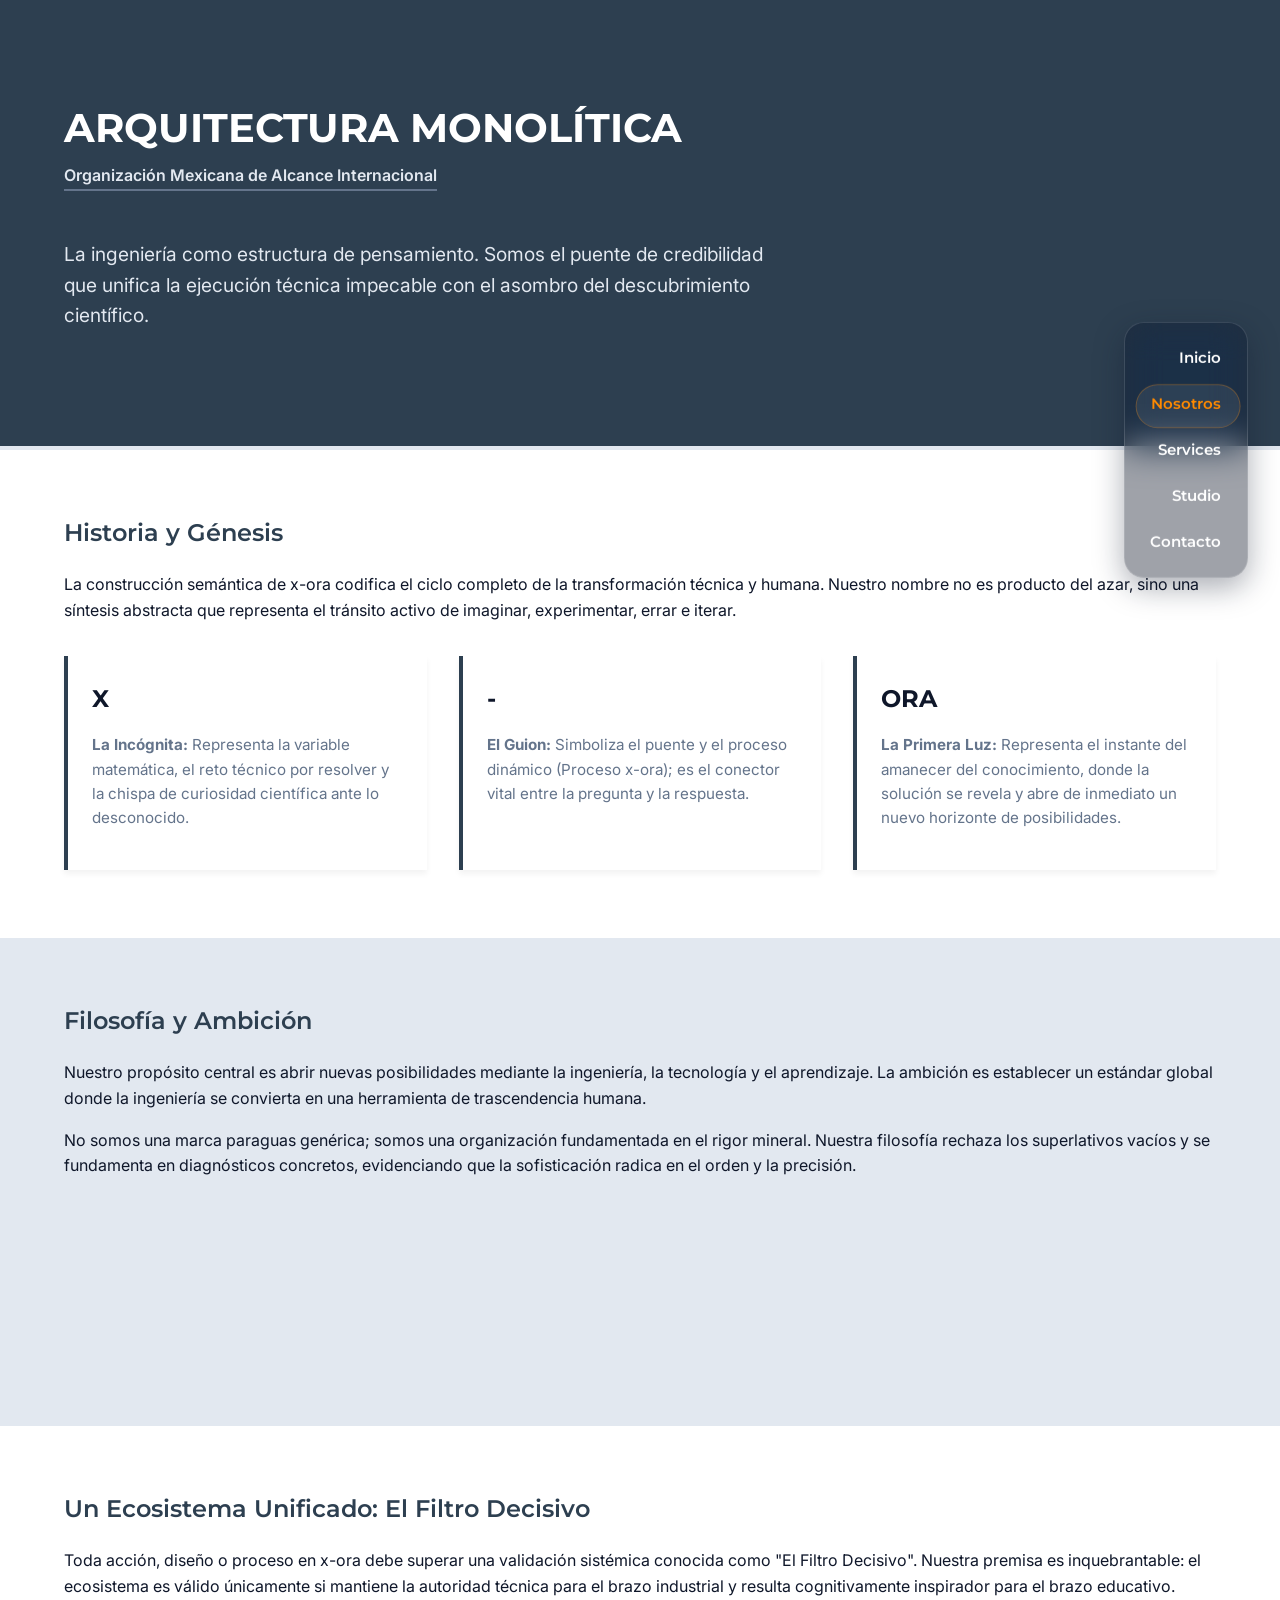
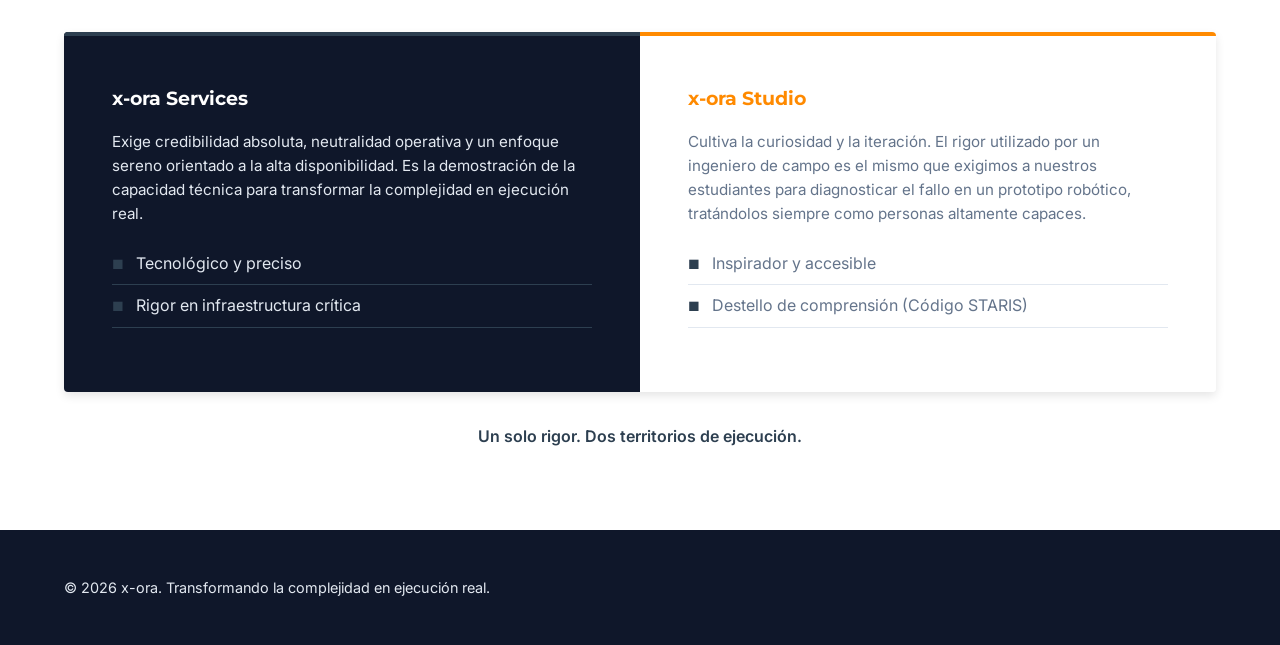
==== commit 975de55a: "Nav bar lateral vertical, hero con logo, switch diagonal y pagina Coming Soon Reemplaza el header/na" ====
--- a/about.html
+++ b/about.html
@@ -13,35 +13,29 @@
 </head>
 <body>
 
-    <!-- CABECERA CON NAV BAR -->
-    <header id="siteHeader">
-        <div class="header-left">
-            <div class="logo">
-                <a href="index.html">x-ora<span class="logo-luz">_</span></a>
-            </div>
+    <!-- NAV BAR VERTICAL (DESKTOP: LATERAL DERECHA / MÓVIL: DESPLEGABLE) -->
+    <nav class="side-nav" id="sideNav" aria-label="Navegación principal">
+        <button type="button" class="side-nav-toggle" id="navToggle" aria-expanded="false" aria-controls="navLinks">
+            <span class="sr-only">Abrir menú</span>
+            <span class="side-nav-arrow" aria-hidden="true"></span>
+        </button>
 
-            <nav class="main-nav" id="mainNav">
-                <a href="index.html">Inicio</a>
-                <a href="about.html" class="active-nav">Nosotros</a>
-                <a href="services.html">Services</a>
-                <a href="studio.html">Studio</a>
-                <a href="contacto.html">Contacto</a>
-            </nav>
+        <div class="side-nav-links" id="navLinks">
+            <a href="index.html">Inicio</a>
+            <a href="about.html" class="active-nav">Nosotros</a>
+            <a href="services.html">Services</a>
+            <a href="studio.html">Studio</a>
+            <a href="contacto.html">Contacto</a>
         </div>
-
-        <button class="nav-toggle" id="navToggle" type="button" aria-expanded="false" aria-controls="mainNav">
-            <span></span><span></span><span></span>
-            <span class="sr-only">Abrir menú</span>
-        </button>
-    </header>
+    </nav>
 
     <!-- SECCIÓN 1: PRINCIPAL (HERO MARCA MADRE) -->
     <section class="hero-about">
         <h1>Arquitectura Monolítica</h1>
-        <span class="descriptor" style="color: var(--gris-platino); border-bottom-color: var(--gris-acero);">
+        <span class="descriptor">
             Organización Mexicana de Alcance Internacional
         </span>
-        <p style="margin-top: 1rem; font-size: 1.2rem; color: var(--gris-platino); max-width: 700px;">
+        <p>
             La ingeniería como estructura de pensamiento. Somos el puente de credibilidad que unifica la ejecución técnica impecable con el asombro del descubrimiento científico.
         </p>
     </section>
@@ -54,19 +48,19 @@
         <div class="genesis-grid">
             <div class="genesis-card">
                 <h3>X</h3>
-                <p style="font-family: 'Inter'; font-size: 0.95rem; color: var(--gris-acero);">
+                <p>
                     <strong>La Incógnita:</strong> Representa la variable matemática, el reto técnico por resolver y la chispa de curiosidad científica ante lo desconocido.
                 </p>
             </div>
             <div class="genesis-card">
                 <h3>-</h3>
-                <p style="font-family: 'Inter'; font-size: 0.95rem; color: var(--gris-acero);">
+                <p>
                     <strong>El Guion:</strong> Simboliza el puente y el proceso dinámico (Proceso x-ora); es el conector vital entre la pregunta y la respuesta.
                 </p>
             </div>
             <div class="genesis-card">
                 <h3>ORA</h3>
-                <p style="font-family: 'Inter'; font-size: 0.95rem; color: var(--gris-acero);">
+                <p>
                     <strong>La Primera Luz:</strong> Representa el instante del amanecer del conocimiento, donde la solución se revela y abre de inmediato un nuevo horizonte de posibilidades.
                 </p>
             </div>
@@ -88,30 +82,30 @@
         <div class="dualism-container">
             <!-- Columna Services -->
             <div class="dualism-side dualism-services">
-                <h3 style="font-family: 'Montserrat';">x-ora Services</h3>
-                <p style="font-family: 'Inter'; font-size: 0.95rem; color: var(--gris-platino); margin-bottom: 1rem;">
+                <h3>x-ora Services</h3>
+                <p>
                     Exige credibilidad absoluta, neutralidad operativa y un enfoque sereno orientado a la alta disponibilidad. Es la demostración de la capacidad técnica para transformar la complejidad en ejecución real.
                 </p>
-                <ul class="tech-list" style="color: var(--gris-platino);">
-                    <li style="color: var(--gris-platino); border-color: var(--azul-profundo);">Tecnológico y preciso</li>
-                    <li style="color: var(--gris-platino); border-color: var(--azul-profundo);">Rigor en infraestructura crítica</li>
+                <ul class="tech-list">
+                    <li>Tecnológico y preciso</li>
+                    <li>Rigor en infraestructura crítica</li>
                 </ul>
             </div>
-            
+
             <!-- Columna Studio -->
             <div class="dualism-side dualism-studio">
-                <h3 style="font-family: 'Montserrat'; color: var(--naranja-aurora);">x-ora Studio</h3>
-                <p style="font-family: 'Inter'; font-size: 0.95rem; color: var(--gris-acero); margin-bottom: 1rem;">
+                <h3>x-ora Studio</h3>
+                <p>
                     Cultiva la curiosidad y la iteración. El rigor utilizado por un ingeniero de campo es el mismo que exigimos a nuestros estudiantes para diagnosticar el fallo en un prototipo robótico, tratándolos siempre como personas altamente capaces.
                 </p>
                 <ul class="tech-list">
-                    <li style="border-color: var(--gris-platino);">Inspirador y accesible</li>
-                    <li style="border-color: var(--gris-platino);">Destello de comprensión (Código STARIS)</li>
+                    <li>Inspirador y accesible</li>
+                    <li>Destello de comprensión (Código STARIS)</li>
                 </ul>
             </div>
         </div>
-        
-        <p style="margin-top: 2rem; font-weight: 600; text-align: center; color: var(--azul-profundo);">
+
+        <p class="section-closing-note">
             Un solo rigor. Dos territorios de ejecución.
         </p>
     </section>
--- a/styles.css
+++ b/styles.css
@@ -64,75 +64,13 @@
     color: var(--azul-profundo);
 }
 
-/* NAVEGACIÓN Y HEADER (SOLO TEXTO, SIN BLOQUE DE FONDO) */
-header {
-    background: transparent;
-    padding: 1.4rem 5%;
-    display: flex;
-    justify-content: space-between;
-    align-items: center;
-    border-bottom: none;
-    position: sticky;
-    top: 0;
-    z-index: 100;
-    transform: translateY(0);
-    transition: padding var(--dur-fast) var(--ease-out), transform var(--dur-fast) var(--ease-out);
-}
-
-header.is-scrolled {
-    padding: 0.85rem 5%;
-}
-
-/* Se retira al bajar (evita que el texto flote sobre otro contenido) y vuelve al subir */
-header.is-hidden {
-    transform: translateY(-100%);
-}
-
-.header-left {
-    display: flex;
-    align-items: center;
-    gap: 3rem;
-}
-
-.logo,
-.main-nav a {
-    text-shadow: 0 1px 4px rgba(15, 23, 42, 0.55);
-}
-
-.logo {
-    font-family: 'Montserrat', sans-serif;
-    font-weight: 700;
-    font-size: 1.8rem;
-    color: var(--blanco);
-    letter-spacing: -0.5px;
-    transition: opacity var(--dur-fast) var(--ease-out);
-}
-
-.logo a {
-    display: inline-flex;
-    align-items: center;
-}
-
-.logo:hover {
-    opacity: 0.85;
-}
-
-.logo-luz {
-    color: var(--naranja-aurora); /* Síntesis abstracta de la aurora */
-}
-
-.header-subtitle {
-    color: var(--gris-platino); 
-    font-family: 'Inter', sans-serif;
-}
-
 /* HERO SECTION (Pantalla Completa) */
 .hero {
     position: relative;
     background-color: var(--azul-medianoche);
     color: var(--blanco);
     padding: 0 5%;
-    min-height: calc(100vh - 89px);
+    min-height: 100vh;
     text-align: center;
     border-bottom: 2px solid var(--naranja-aurora);
     display: flex;
@@ -155,39 +93,124 @@
     position: absolute;
     inset: 0;
     z-index: 1;
-    background: linear-gradient(180deg, rgba(15, 23, 42, 0.55) 0%, rgba(15, 23, 42, 0.7) 55%, var(--azul-medianoche) 100%);
-}
-
+    background: linear-gradient(180deg, rgba(15, 23, 42, 0.1) 0%, rgba(15, 23, 42, 0.55) 45%, rgba(15, 23, 42, 0.7) 65%, var(--azul-medianoche) 100%);
+}
+
+.hero-logo,
 .hero-title,
 .hero-sub {
     position: relative;
     z-index: 2;
 }
 
+.hero-logo {
+    position: absolute;
+    top: clamp(1.4rem, 4vh, 2.6rem);
+    left: 5%;
+    width: clamp(56px, 6vw, 92px);
+    height: auto;
+    filter: drop-shadow(0 2px 10px rgba(15, 23, 42, 0.5));
+}
+
 .hero-title {
     font-size: 3.5rem;
     margin-bottom: 1rem;
 }
 
+/* =========================================
+   HERO "COMING SOON" — COMPOSICIÓN EDITORIAL
+   Jerarquía: logo X-ORA → subtítulo → titular
+   ========================================= */
+.hero-coming-soon .hero-title {
+    font-size: clamp(1.05rem, 1.8vw, 1.55rem);
+    line-height: 1;
+    letter-spacing: 0.16em;
+    margin: 0 0 0.65rem;
+}
+
+.hero-coming-soon .hero-sub {
+    font-size: clamp(0.82rem, 1vw, 0.95rem);
+    letter-spacing: 0.03em;
+    max-width: 420px;
+    margin: 0 auto clamp(2.6rem, 7vh, 4.5rem);
+}
+
+/* Titular principal: una sola línea centrada, dominante pero contenida */
+.hero-title-xl {
+    position: relative;
+    z-index: 2;
+    display: flex;
+    flex-direction: row;
+    align-items: baseline;
+    justify-content: center;
+    white-space: nowrap;
+    font-family: 'Montserrat', sans-serif;
+    font-weight: 700;
+    text-transform: uppercase;
+    color: var(--blanco);
+    font-size: clamp(2.4rem, 6.5vw, 5.5rem);
+    line-height: 1;
+    letter-spacing: -0.02em;
+    margin: 0;
+}
+
+/* PUNTOS SUSPENSIVOS ANIMADOS: aparecen uno a uno y desaparecen juntos al completarse */
+.hero-dots {
+    display: inline-flex;
+    margin-left: 0.18em;
+}
+
+.hero-dots .dot {
+    opacity: 0;
+    animation-duration: 2.4s;
+    animation-timing-function: ease-in-out;
+    animation-iteration-count: infinite;
+}
+
+.hero-dots .dot:nth-child(1) { animation-name: dot-pulse-1; }
+.hero-dots .dot:nth-child(2) { animation-name: dot-pulse-2; }
+.hero-dots .dot:nth-child(3) { animation-name: dot-pulse-3; }
+
+@keyframes dot-pulse-1 {
+    0% { opacity: 0; }
+    12.5% { opacity: 1; }
+    62.5% { opacity: 1; }
+    70.8% { opacity: 0; }
+    100% { opacity: 0; }
+}
+
+@keyframes dot-pulse-2 {
+    0% { opacity: 0; }
+    12.5% { opacity: 0; }
+    25% { opacity: 1; }
+    62.5% { opacity: 1; }
+    70.8% { opacity: 0; }
+    100% { opacity: 0; }
+}
+
+@keyframes dot-pulse-3 {
+    0% { opacity: 0; }
+    25% { opacity: 0; }
+    37.5% { opacity: 1; }
+    62.5% { opacity: 1; }
+    70.8% { opacity: 0; }
+    100% { opacity: 0; }
+}
+
 @media (max-width: 640px) {
     .hero-video {
         display: none;
     }
 }
 
-.hero-title .line {
+.hero-title .line,
+.hero-title-xl .line {
     display: block;
-    overflow: hidden;
-}
-
-.hero-title .line-inner {
+}
+
+.hero-title .line-inner,
+.hero-title-xl .line-inner {
     display: block;
-    transform: translateY(115%);
-    animation: line-up 0.8s var(--ease-out) forwards;
-}
-
-.hero-title .line:nth-child(2) .line-inner {
-    animation-delay: 0.12s;
 }
 
 .hero-sub {
@@ -199,15 +222,24 @@
     opacity: 0;
     transform: translateY(10px);
     animation: fade-up 0.7s var(--ease-out) forwards;
-    animation-delay: 0.55s;
-}
-
-@keyframes line-up {
-    to { transform: translateY(0); }
+    animation-delay: 0.95s;
 }
 
 @keyframes fade-up {
     to { opacity: 1; transform: translateY(0); }
+}
+
+/* ============ DECRYPT TEXT (componente reutilizable) ============ */
+.decrypt-char {
+    color: inherit;
+    text-shadow: none;
+    transition: color 0.45s var(--ease-out), text-shadow 0.45s var(--ease-out);
+}
+
+.decrypt-char.is-flash {
+    transition: none;
+    color: var(--naranja-aurora);
+    text-shadow: 0 0 10px rgba(255, 138, 0, 0.75);
 }
 
 /* Ajuste responsive para pantallas móviles */
@@ -316,28 +348,55 @@
     font-size: 0.9rem;
 }
 
-/* NAVEGACIÓN PRINCIPAL (NAV BAR) */
-.main-nav {
+/* =========================================
+   NAV BAR VERTICAL (LATERAL DERECHA EN PC, DESPLEGABLE EN MÓVIL)
+   ========================================= */
+.side-nav {
+    position: fixed;
+    top: 50%;
+    right: clamp(14px, 3vw, 32px);
+    transform: translateY(-50%);
+    z-index: 100;
+    display: flex;
+    align-items: center;
+}
+
+.side-nav-toggle {
+    display: none;
+}
+
+.side-nav-links {
     position: relative;
     display: flex;
-    align-items: center;
-    gap: 0.4rem;
-}
-
-.main-nav a {
+    flex-direction: column;
+    align-items: stretch;
+    gap: 0.25rem;
+    padding: 0.9rem 0.6rem;
+    border-radius: 20px;
+    background: rgba(15, 23, 42, 0.4);
+    border: 1px solid rgba(255, 255, 255, 0.14);
+    backdrop-filter: blur(18px) saturate(160%);
+    -webkit-backdrop-filter: blur(18px) saturate(160%);
+    box-shadow: 0 10px 30px rgba(15, 23, 42, 0.35);
+}
+
+.side-nav-links a {
     position: relative;
     z-index: 1;
+    display: block;
     color: var(--blanco);
     text-decoration: none;
+    text-align: right;
+    white-space: nowrap;
     font-family: 'Montserrat', sans-serif;
     font-weight: 600;
-    font-size: 1rem;
-    padding: 0.55rem 0.9rem;
+    font-size: 0.95rem;
+    padding: 0.55rem 1rem;
     border-radius: 999px;
     transition: color var(--dur-fast) var(--ease-out);
 }
 
-.main-nav a:hover, .main-nav a.active-nav {
+.side-nav-links a:hover, .side-nav-links a.active-nav {
     color: var(--naranja-aurora); /* Acento sutil para ubicación */
 }
 
@@ -357,88 +416,79 @@
     transition: transform var(--dur-fast) var(--ease-out), width var(--dur-fast) var(--ease-out), height var(--dur-fast) var(--ease-out), opacity var(--dur-fast) var(--ease-out);
 }
 
-/* TOGGLE DE NAVEGACIÓN MÓVIL */
-.nav-toggle {
-    display: none;
-    flex-direction: column;
-    justify-content: center;
-    align-items: center;
-    gap: 5px;
-    width: 44px;
-    height: 44px;
-    background: none;
-    border: none;
-    border-radius: 50%;
-    cursor: pointer;
-    padding: 0;
-    transition: background-color var(--dur-fast) var(--ease-out);
-}
-
-.nav-toggle:hover {
-    background-color: rgba(255, 255, 255, 0.08);
-}
-
-.nav-toggle span {
-    display: block;
-    width: 24px;
-    height: 2px;
-    background-color: var(--blanco);
-    transition: transform var(--dur-fast) var(--ease-out), opacity var(--dur-fast) var(--ease-out);
-}
-
-.nav-toggle[aria-expanded="true"] span:nth-child(1) {
-    transform: translateY(7px) rotate(45deg);
-}
-
-.nav-toggle[aria-expanded="true"] span:nth-child(2) {
-    opacity: 0;
-}
-
-.nav-toggle[aria-expanded="true"] span:nth-child(3) {
-    transform: translateY(-7px) rotate(-45deg);
-}
-
 @media (max-width: 860px) {
-    .nav-toggle {
+    .side-nav {
+        top: auto;
+        bottom: 20px;
+        right: 16px;
+        transform: none;
+        align-items: flex-end;
+    }
+
+    .side-nav-toggle {
         display: flex;
-    }
-
-    .main-nav {
-        position: fixed;
-        top: 0;
+        align-items: center;
+        justify-content: center;
+        width: 52px;
+        height: 52px;
+        border-radius: 50%;
+        border: 1px solid rgba(255, 255, 255, 0.18);
+        background: rgba(15, 23, 42, 0.55);
+        backdrop-filter: blur(16px) saturate(160%);
+        -webkit-backdrop-filter: blur(16px) saturate(160%);
+        box-shadow: 0 8px 20px rgba(15, 23, 42, 0.4);
+        cursor: pointer;
+        padding: 0;
+    }
+
+    .side-nav-toggle:hover {
+        background-color: rgba(15, 23, 42, 0.7);
+    }
+
+    .side-nav-arrow {
+        width: 11px;
+        height: 11px;
+        border-right: 2px solid var(--naranja-aurora);
+        border-bottom: 2px solid var(--naranja-aurora);
+        transform: rotate(45deg);
+        animation: nav-arrow-hint 1.8s ease-in-out infinite;
+        transition: transform var(--dur-fast) var(--ease-out);
+    }
+
+    .side-nav-toggle[aria-expanded="true"] .side-nav-arrow {
+        transform: rotate(225deg);
+        animation: none;
+    }
+
+    @keyframes nav-arrow-hint {
+        0%, 100% { transform: rotate(45deg) translate(0, 0); }
+        50% { transform: rotate(45deg) translate(-3px, 3px); }
+    }
+
+    .side-nav-links {
+        position: absolute;
+        bottom: calc(100% + 12px);
         right: 0;
-        height: 100vh;
-        width: min(78vw, 320px);
-        background: rgba(45, 63, 80, 0.82);
-        backdrop-filter: blur(22px) saturate(160%);
-        -webkit-backdrop-filter: blur(22px) saturate(160%);
-        border-left: 1px solid rgba(255, 255, 255, 0.1);
-        flex-direction: column;
-        justify-content: center;
-        gap: 1.4rem;
-        padding: 2rem;
-        transform: translateX(100%);
-        transition: transform var(--dur-territory) var(--ease-out);
-        box-shadow: -12px 0 32px rgba(15, 23, 42, 0.35);
-    }
-
-    .main-nav.is-open {
-        transform: translateX(0);
-    }
-
-    .main-nav a {
-        font-size: 1.3rem;
+        min-width: 190px;
+        opacity: 0;
+        transform: translateY(12px) scale(0.96);
+        pointer-events: none;
+        transition: opacity var(--dur-fast) var(--ease-out), transform var(--dur-fast) var(--ease-out);
+    }
+
+    .side-nav-links.is-open {
+        opacity: 1;
+        transform: translateY(0) scale(1);
+        pointer-events: auto;
+    }
+
+    .side-nav-links a {
+        font-size: 1.05rem;
     }
 
     .nav-glow {
         display: none;
     }
-}
-
-/* ENLACE LOGO */
-.logo a {
-    color: var(--blanco);
-    text-decoration: none;
 }
 
 /* VARIANTES DE SECCIÓN PARA SERVICES */
@@ -455,8 +505,27 @@
     margin-bottom: 0.2rem;
 }
 
+.hero-services .descriptor {
+    color: var(--gris-platino);
+    border-bottom-color: var(--gris-acero);
+}
+
+.hero-services p {
+    margin-top: 1rem;
+    font-size: 1.2rem;
+    color: var(--gris-platino);
+    max-width: 700px;
+}
+
 .bg-gris {
     background-color: var(--gris-platino); /* Alternancia de rigor mineral */
+}
+
+/* Párrafo secundario, atenuado (introducciones de sección) */
+.section-note {
+    color: var(--gris-acero);
+    font-family: 'Inter', sans-serif;
+    margin-bottom: 2rem;
 }
 
 /* CUADRÍCULAS (GRIDS) TÉCNICAS */
@@ -467,6 +536,25 @@
     margin-top: 2rem;
 }
 
+.sectors-grid {
+    margin-top: 3rem;
+}
+
+.sector-card {
+    border-left: 3px solid var(--azul-profundo);
+    padding-left: 1rem;
+}
+
+.sector-card h3 {
+    color: var(--azul-medianoche);
+    margin-bottom: 0.5rem;
+}
+
+.sector-card p {
+    color: var(--gris-acero);
+    font-size: 0.95rem;
+}
+
 .card {
     background-color: var(--blanco);
     border-top: 4px solid var(--azul-profundo);
@@ -489,6 +577,11 @@
     color: var(--blanco);
 }
 
+.card p {
+    font-family: 'Inter', sans-serif;
+    font-size: 0.95rem;
+}
+
 /* LISTAS TÉCNICAS */
 .tech-list {
     list-style: none;
@@ -509,11 +602,6 @@
     margin-right: 0.5rem;
 }
 
-/* NAVEGACIÓN ACTIVA STUDIO */
-.main-nav a.active-nav-studio {
-    color: var(--naranja-aurora);
-}
-
 /* HERO SECTION STUDIO */
 .hero-studio {
     background-color: var(--azul-medianoche);
@@ -526,6 +614,18 @@
 .hero-studio h1 {
     font-size: 2.5rem;
     margin-bottom: 0.2rem;
+}
+
+.hero-studio .descriptor {
+    color: var(--gris-platino);
+    border-bottom-color: var(--naranja-aurora);
+}
+
+.hero-studio p {
+    margin-top: 1rem;
+    font-size: 1.2rem;
+    color: var(--gris-platino);
+    max-width: 700px;
 }
 
 /* TARJETAS STUDIO (Borde Naranja) */
@@ -539,6 +639,12 @@
 .card-studio h3 {
     color: var(--azul-medianoche);
     margin-bottom: 1rem;
+}
+
+.card-studio p {
+    font-family: 'Inter', sans-serif;
+    font-size: 0.95rem;
+    color: var(--gris-acero);
 }
 
 /* BOTÓN CALL TO ACTION STUDIO */
@@ -582,6 +688,63 @@
     margin-top: 2rem;
 }
 
+/* TABLA DE HORARIOS (STUDIO) */
+.schedule-panel {
+    margin-top: 2rem;
+    background-color: var(--blanco);
+    border-top: 4px solid var(--azul-profundo);
+    padding: 2rem;
+}
+
+.schedule-table {
+    width: 100%;
+    text-align: left;
+    border-collapse: collapse;
+    font-family: 'Inter', sans-serif;
+}
+
+.schedule-table th,
+.schedule-table td {
+    padding: 1rem 0;
+}
+
+.schedule-table th {
+    color: var(--azul-medianoche);
+}
+
+.schedule-table td {
+    color: var(--gris-acero);
+}
+
+.schedule-table thead tr {
+    border-bottom: 2px solid var(--gris-platino);
+}
+
+.schedule-table tbody tr {
+    border-bottom: 1px solid var(--gris-platino);
+}
+
+.schedule-table tbody tr:last-child {
+    border-bottom: none;
+}
+
+/* MAPA PLACEHOLDER (STUDIO) */
+.map-container {
+    background-color: var(--gris-platino);
+    border: 1px solid var(--gris-acero);
+    height: 100%;
+    min-height: 300px;
+    display: flex;
+    align-items: center;
+    justify-content: center;
+}
+
+.map-container p {
+    color: var(--azul-profundo);
+    font-weight: 600;
+    font-family: 'Montserrat', sans-serif;
+}
+
 /* RESPONSIVE CONTACTO */
 @media (max-width: 768px) {
     .contact-grid {
@@ -589,13 +752,6 @@
     }
 }
 
-/* NAVEGACIÓN ACTIVA ABOUT */
-.main-nav a.active-nav-about {
-    color: var(--gris-platino);
-    border-bottom: 2px solid var(--gris-platino);
-    padding-bottom: 0.2rem;
-}
-
 /* HERO SECTION ABOUT (Marca Madre) */
 .hero-about {
     background-color: var(--azul-profundo); /* Azul fundacional de la marca madre */
@@ -608,6 +764,18 @@
 .hero-about h1 {
     font-size: 2.5rem;
     margin-bottom: 0.2rem;
+}
+
+.hero-about .descriptor {
+    color: var(--gris-platino);
+    border-bottom-color: var(--gris-acero);
+}
+
+.hero-about p {
+    margin-top: 1rem;
+    font-size: 1.2rem;
+    color: var(--gris-platino);
+    max-width: 700px;
 }
 
 /* TARJETAS DE GÉNESIS (Historia) */
@@ -629,6 +797,12 @@
     color: var(--azul-medianoche);
     font-size: 1.5rem;
     margin-bottom: 0.5rem;
+}
+
+.genesis-card p {
+    font-family: 'Inter', sans-serif;
+    font-size: 0.95rem;
+    color: var(--gris-acero);
 }
 
 /* RELACIÓN SERVICES & STUDIO (Dualismo) */
@@ -664,15 +838,42 @@
     margin-bottom: 1rem;
 }
 
+.dualism-side p {
+    font-family: 'Inter', sans-serif;
+    font-size: 0.95rem;
+    margin-bottom: 1rem;
+}
+
 .dualism-services h3 {
     color: var(--blanco);
 }
 
-/* NAVEGACIÓN ACTIVA CONTACTO */
-.main-nav a.active-nav-contact {
-    color: var(--gris-platino);
-    border-bottom: 2px solid var(--gris-platino);
-    padding-bottom: 0.2rem;
+.dualism-services p {
+    color: var(--gris-platino);
+}
+
+.dualism-studio h3 {
+    color: var(--naranja-aurora);
+}
+
+.dualism-studio p {
+    color: var(--gris-acero);
+}
+
+.dualism-services .tech-list li {
+    color: var(--gris-platino);
+    border-bottom-color: var(--azul-profundo);
+}
+
+.dualism-studio .tech-list li {
+    border-bottom-color: var(--gris-platino);
+}
+
+.section-closing-note {
+    margin-top: 2rem;
+    font-weight: 600;
+    text-align: center;
+    color: var(--azul-profundo);
 }
 
 /* HERO SECTION CONTACTO */
@@ -689,116 +890,57 @@
     margin-bottom: 0.2rem;
 }
 
-/* ESTILOS DE FORMULARIO DE CONTACTO (Arquitectura Geométrica) */
-.form-container {
+.hero-contact p {
+    margin-top: 1rem;
+    font-size: 1.2rem;
+    color: var(--gris-platino);
+    max-width: 700px;
+}
+
+/* TARJETAS DE DATOS DE CONTACTO */
+.contact-data-container {
     background-color: var(--gris-platino);
     padding: 3rem;
     border-top: 4px solid var(--azul-profundo);
     margin-top: 2rem;
-    box-shadow: 0 4px 6px rgba(0,0,0,0.05);
-}
-
-/* Variante Formulario Studio */
-.form-container.studio-form {
+    box-shadow: 0 4px 6px rgba(0, 0, 0, 0.05);
+    display: grid;
+    grid-template-columns: repeat(auto-fit, minmax(250px, 1fr));
+    gap: 2rem;
+}
+
+.contact-data-container.studio-data {
     background-color: var(--blanco);
     border: 1px solid var(--gris-platino);
     border-top: 4px solid var(--naranja-aurora);
 }
 
-.form-grid {
-    display: grid;
-    grid-template-columns: 1fr 1fr;
-    gap: 1.5rem;
-}
-
-.form-group {
-    display: flex;
-    flex-direction: column;
-}
-
-.form-group.full-width {
-    grid-column: span 2;
-}
-
-.form-group label {
-    font-family: 'Inter', sans-serif;
-    font-weight: 600;
+.data-block h3 {
+    font-family: 'Montserrat', sans-serif;
+    font-size: 1.1rem;
     color: var(--azul-medianoche);
     margin-bottom: 0.5rem;
-    font-size: 0.9rem;
     text-transform: uppercase;
     letter-spacing: 0.5px;
 }
 
-/* Inputs técnicos, sin bordes redondeados (0px) */
-.form-group input, 
-.form-group textarea, 
-.form-group select {
-    padding: 0.8rem;
-    border: 1px solid var(--gris-acero);
+.data-block p {
     font-family: 'Inter', sans-serif;
-    background-color: var(--blanco);
-    color: var(--azul-medianoche);
-    outline: none;
-    border-radius: 0; 
-    transition: border-color 0.3s;
-}
-
-.form-group input:focus, 
-.form-group textarea:focus, 
-.form-group select:focus {
-    border-color: var(--azul-profundo);
-}
-
-.studio-form .form-group input:focus, 
-.studio-form .form-group textarea:focus, 
-.studio-form .form-group select:focus {
-    border-color: var(--naranja-aurora);
-}
-
-/* Botones de Envío */
-.submit-btn {
-    margin-top: 1.5rem;
-    padding: 1rem 2rem;
-    font-family: 'Montserrat', sans-serif;
-    font-weight: 600;
-    text-transform: uppercase;
-    cursor: pointer;
-    border: none;
-    transition: all 0.3s ease;
-}
-
-.submit-services {
-    background-color: var(--azul-profundo);
-    color: var(--blanco);
-}
-
-.submit-services:hover {
-    background-color: var(--azul-medianoche);
-}
-
-.submit-studio {
-    background-color: var(--naranja-aurora);
-    color: var(--azul-medianoche);
-}
-
-.submit-studio:hover {
-    background-color: var(--blanco);
-    box-shadow: inset 0 0 0 2px var(--naranja-aurora);
-}
-
-/* Responsive para formularios */
-@media (max-width: 768px) {
-    .form-grid {
-        grid-template-columns: 1fr;
-    }
-    .form-group.full-width {
-        grid-column: span 1;
-    }
+    color: var(--gris-acero);
+    margin: 0 0 0.5rem 0;
+    font-size: 1rem;
+}
+
+.data-block strong {
+    color: var(--azul-profundo);
+}
+
+.studio-data .data-block strong {
+    color: var(--naranja-aurora);
 }
 
 /* =========================================
-   SISTEMA DE COBERTURA GLOBAL E INTERACTIVO (LOW-POLY)
+   SISTEMA DE COBERTURA GLOBAL (PLACEHOLDER)
    ========================================= */
 .mapa-dashboard {
     display: grid;
@@ -812,45 +954,21 @@
     align-items: center;
 }
 
-.mapa-svg {
-    width: 100%;
-    height: auto;
-    display: block;
-    filter: drop-shadow(0 8px 12px rgba(0,0,0,0.08));
-}
-
-/* Estilos de los Polígonos Base */
-.mapa-svg path {
-    fill: var(--gris-platino);
-    stroke: var(--azul-medianoche); /* Bordes oscuros y afilados */
-    stroke-width: 2.5;
-    stroke-linejoin: round;
-    transition: all 0.3s ease;
-}
-
-/* Triangulación Interna (Estética Low-Poly) */
-.mapa-svg .linea-interna {
-    fill: none;
-    stroke: var(--azul-medianoche);
-    stroke-width: 1.5;
-    pointer-events: none; /* Permite que los clics traspasen a los países */
-}
-
-/* Países inactivos sutiles al pasar el mouse */
-.mapa-svg path:not(.pais-activo):hover {
-    fill: var(--gris-acero);
-}
-
-/* Países Activos (México y USA) */
-.mapa-svg path.pais-activo {
-    fill: var(--azul-profundo);
-    cursor: crosshair; /* Cursor técnico */
-}
-
-.mapa-svg path.pais-activo:hover,
-.mapa-svg path.pais-activo.seleccionado {
-    fill: var(--naranja-aurora); /* Acento cognitivo que indica selección activa */
-    stroke: var(--azul-medianoche);
+.mapa-placeholder {
+    min-height: 240px;
+    display: flex;
+    align-items: center;
+    justify-content: center;
+    background-color: var(--gris-platino);
+    border: 1px dashed var(--gris-acero);
+}
+
+.mapa-placeholder p {
+    color: var(--gris-acero);
+    font-family: 'Montserrat', sans-serif;
+    font-weight: 600;
+    text-align: center;
+    padding: 0 1.5rem;
 }
 
 /* Panel de Telemetría (Info) */
@@ -879,6 +997,11 @@
     color: var(--gris-acero);
     font-size: 0.95rem;
     margin-bottom: 0.8rem;
+}
+
+.info-panel p:last-child {
+    font-size: 0.8rem;
+    margin-top: 1rem;
 }
 
 .info-panel strong {
@@ -969,98 +1092,85 @@
    ========================================= */
 .switch-section {
     background-color: var(--azul-medianoche);
-    padding: 4rem 5% 3rem;
-    text-align: center;
+    padding: 0;
     border-bottom: 4px solid var(--azul-profundo);
 }
 
-.xora-switch {
+.xora-diagonal {
     position: relative;
+    width: 100%;
+    height: clamp(220px, 32vw, 340px);
+    overflow: hidden;
+}
+
+.diagonal-half {
+    position: absolute;
+    inset: 0;
     display: flex;
-    align-items: stretch;
-    width: min(90vw, 360px);
-    margin: 0 auto;
-    padding: 6px;
-    border-radius: 999px;
-    background: rgba(255, 255, 255, 0.05);
-    border: 1px solid rgba(255, 255, 255, 0.12);
-    backdrop-filter: blur(10px);
-    -webkit-backdrop-filter: blur(10px);
-    touch-action: pan-y;
-    cursor: grab;
-}
-
-.xora-switch:active {
-    cursor: grabbing;
-}
-
-.switch-glide {
-    position: absolute;
-    top: 6px;
-    left: 6px;
-    height: calc(100% - 12px);
-    width: calc(50% - 6px);
-    border-radius: 999px;
-    background: linear-gradient(135deg, var(--azul-profundo), var(--azul-medianoche));
-    box-shadow: 0 6px 18px rgba(0, 0, 0, 0.35);
-    transition: transform var(--dur-territory) var(--ease-out), background var(--dur-territory) var(--ease-out);
-    z-index: 0;
-    pointer-events: none;
-}
-
-.switch-glide.is-dragging {
-    transition: background var(--dur-fast) var(--ease-out);
-}
-
-.xora-switch[data-territory="studio"] .switch-glide {
-    transform: translateX(100%);
-    background: linear-gradient(135deg, var(--naranja-aurora), #cc6d00);
-}
-
-.switch-segment {
-    position: relative;
-    z-index: 1;
-    flex: 1 1 0;
+    align-items: center;
     border: none;
-    background: none;
     cursor: pointer;
-    padding: 0.9rem 1rem;
     font-family: 'Montserrat', sans-serif;
     font-weight: 700;
-    font-size: 1.05rem;
+    font-size: clamp(1.3rem, 2.6vw, 2.1rem);
     letter-spacing: 0.4px;
-    color: var(--gris-acero);
-    transition: color var(--dur-fast) var(--ease-out);
-}
-
-.switch-segment:hover {
-    color: var(--gris-platino);
-}
-
-.switch-segment.is-active {
-    color: var(--blanco);
-}
-
-.switch-segment:focus-visible {
-    outline: 2px solid var(--naranja-aurora);
-    outline-offset: 3px;
-    border-radius: 999px;
-}
-
-.switch-caption {
-    margin-top: 1.4rem;
-    color: var(--gris-platino);
-    font-family: 'Inter', sans-serif;
-    font-size: 0.95rem;
+    transition: filter var(--dur-fast) var(--ease-out);
+}
+
+.diagonal-half span {
+    position: relative;
+    display: inline-block;
+}
+
+.diagonal-half.is-active span::after {
+    content: '';
+    display: block;
+    width: 30px;
+    height: 3px;
+    margin-top: 0.6rem;
+    border-radius: 2px;
+    background: currentColor;
+    opacity: 0.85;
+}
+
+.diagonal-services {
+    background: linear-gradient(135deg, var(--azul-profundo), var(--azul-medianoche));
+    color: var(--blanco);
+    clip-path: polygon(0 0, 57% 0, 43% 100%, 0 100%);
+    justify-content: flex-start;
+    padding-left: 8%;
+}
+
+.diagonal-studio {
+    background: linear-gradient(135deg, #cc6d00, var(--naranja-aurora));
+    color: var(--azul-medianoche);
+    clip-path: polygon(58% 0, 100% 0, 100% 100%, 44% 100%);
+    justify-content: flex-end;
+    padding-right: 8%;
+}
+
+.diagonal-half:hover,
+.diagonal-half:focus-visible {
+    filter: brightness(1.12);
+}
+
+.diagonal-half:focus-visible {
+    outline: 2px solid var(--blanco);
+    outline-offset: -6px;
 }
 
 @media (max-width: 768px) {
-    .xora-switch {
-        width: min(84vw, 300px);
-    }
-    .switch-segment {
-        padding: 0.8rem 0.8rem;
-        font-size: 0.95rem;
+    .xora-diagonal {
+        height: clamp(200px, 55vw, 280px);
+    }
+    .diagonal-half {
+        font-size: 1.2rem;
+    }
+    .diagonal-services {
+        padding-left: 6%;
+    }
+    .diagonal-studio {
+        padding-right: 6%;
     }
 }
 
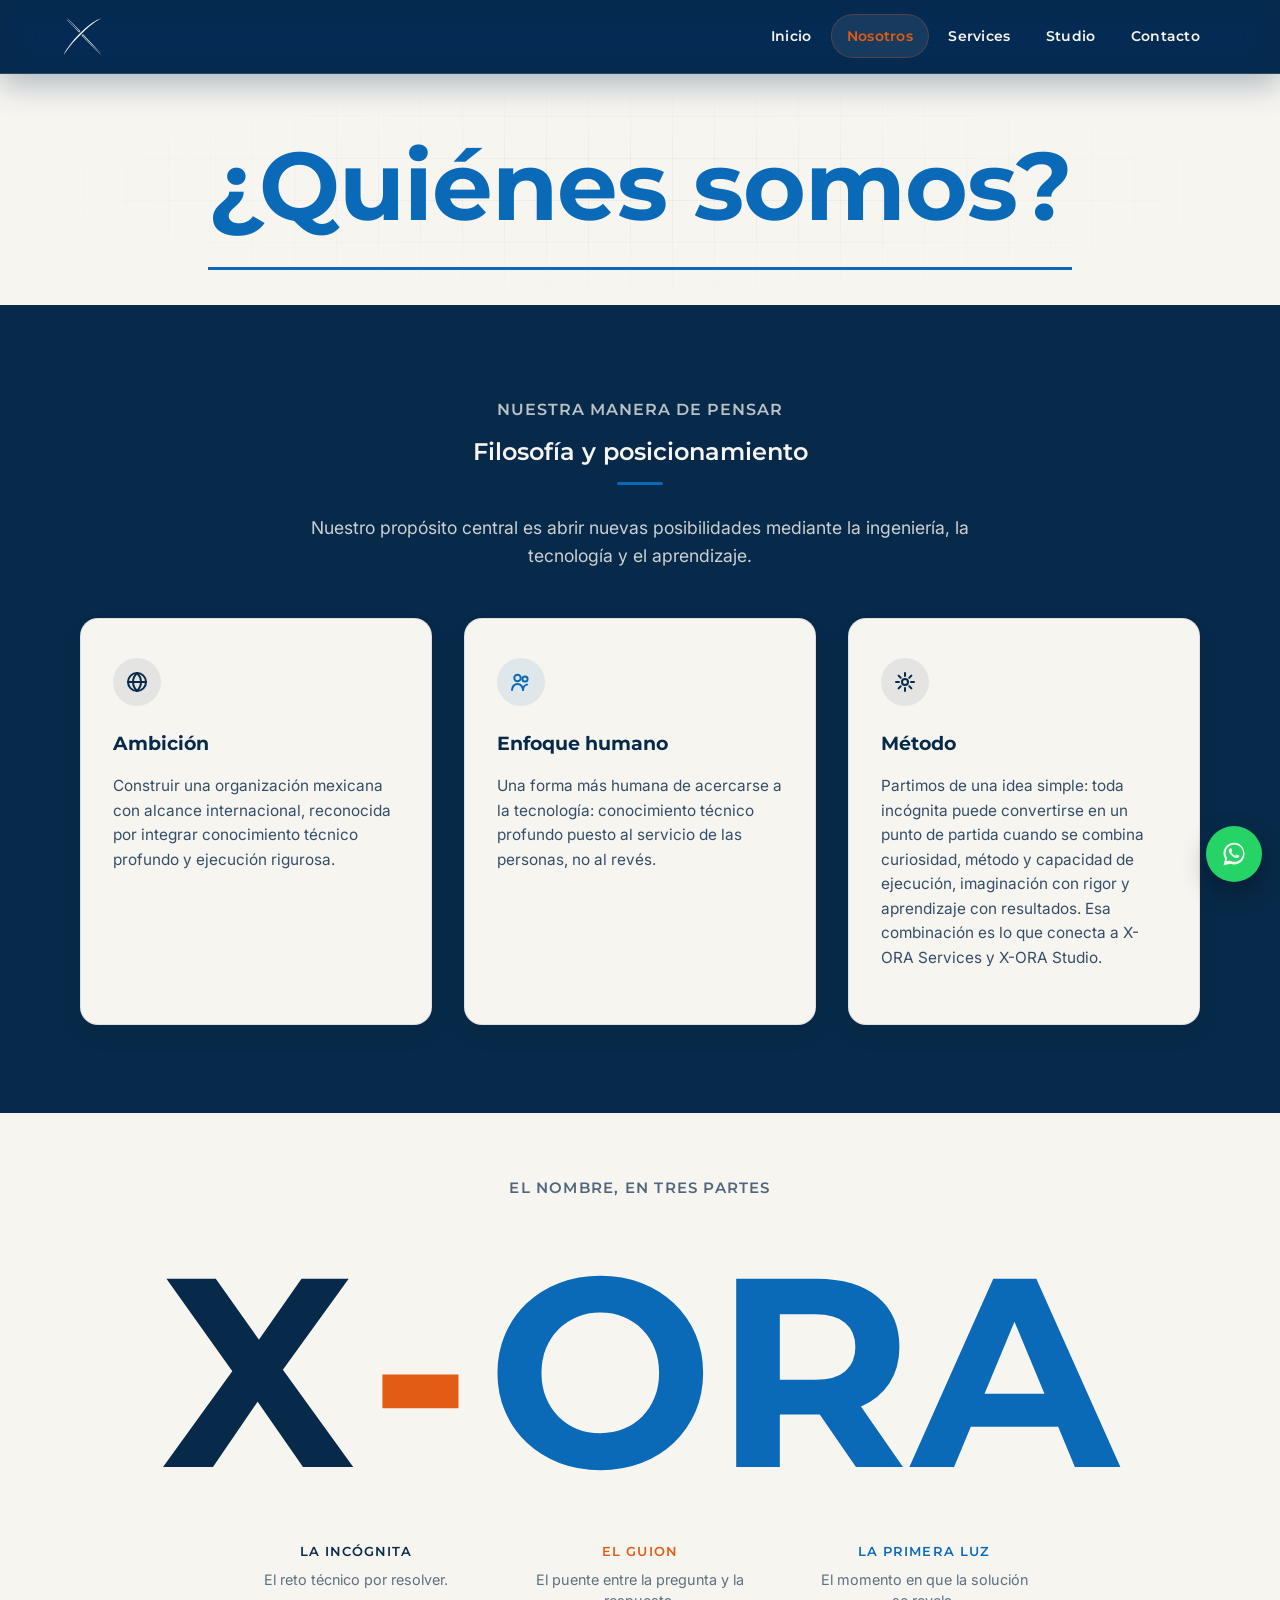
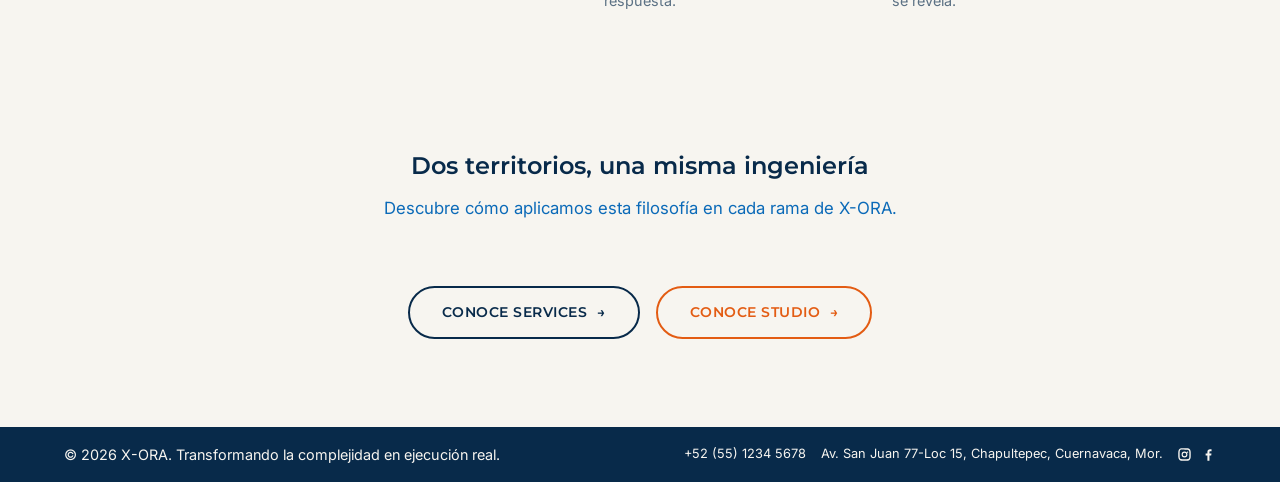
==== commit 8d97c58c: "Reestructura index.html como home real, pasada mobile-first y nuevos assets de Studio/Services - ind" ====
--- a/about.html
+++ b/about.html
@@ -3,7 +3,7 @@
 <head>
     <meta charset="UTF-8">
     <meta name="viewport" content="width=device-width, initial-scale=1.0">
-    <title>Nosotros | x-ora Ecosistema Global</title>
+    <title>Nosotros | X-ORA</title>
     
     <!-- Importación de Tipografías -->
     <link href="https://fonts.googleapis.com/css2?family=Inter:wght@400;600&family=Montserrat:wght@600;700&display=swap" rel="stylesheet">
@@ -13,14 +13,19 @@
 </head>
 <body>
 
-    <!-- NAV BAR VERTICAL (DESKTOP: LATERAL DERECHA / MÓVIL: DESPLEGABLE) -->
-    <nav class="side-nav" id="sideNav" aria-label="Navegación principal">
-        <button type="button" class="side-nav-toggle" id="navToggle" aria-expanded="false" aria-controls="navLinks">
-            <span class="sr-only">Abrir menú</span>
-            <span class="side-nav-arrow" aria-hidden="true"></span>
+    <!-- NAV BAR CLÁSICA SUPERIOR (LOGO IZQUIERDA + ENLACES, SIEMPRE VISIBLE) -->
+    <nav class="top-nav" aria-label="Navegación principal">
+        <a href="index.html" class="top-nav-logo" aria-label="X-ORA — Inicio">
+            <img src="assets/Logo.svg" alt="X-ORA" width="38" height="37">
+        </a>
+
+        <button type="button" class="nav-toggle" id="navToggle" aria-label="Abrir menú de navegación" aria-expanded="false" aria-controls="navLinks">
+            <span class="nav-toggle-bar"></span>
+            <span class="nav-toggle-bar"></span>
+            <span class="nav-toggle-bar"></span>
         </button>
 
-        <div class="side-nav-links" id="navLinks">
+        <div class="top-nav-links" id="navLinks">
             <a href="index.html">Inicio</a>
             <a href="about.html" class="active-nav">Nosotros</a>
             <a href="services.html">Services</a>
@@ -29,90 +34,119 @@
         </div>
     </nav>
 
-    <!-- SECCIÓN 1: PRINCIPAL (HERO MARCA MADRE) -->
+    <!-- BOTÓN FLOTANTE DE WHATSAPP: redirige a Contacto -->
+    <a href="contacto.html" class="whatsapp-float" aria-label="Contáctanos por WhatsApp">
+        <svg viewBox="0 0 32 32" aria-hidden="true"><path d="M16.02 3C9.4 3 4 8.4 4 15.02c0 2.4.7 4.62 1.9 6.5L4 29l7.66-1.86a12.9 12.9 0 0 0 4.36.76h.01c6.62 0 12.02-5.4 12.02-12.02C28.05 8.4 22.65 3 16.02 3Zm0 21.9c-1.68 0-3.32-.44-4.75-1.28l-.34-.2-3.63.88.96-3.55-.22-.36a9.86 9.86 0 0 1-1.51-5.37c0-5.47 4.45-9.92 9.92-9.92a9.86 9.86 0 0 1 7.02 2.9 9.86 9.86 0 0 1 2.9 7.02c0 5.47-4.46 9.92-9.92 9.92l.57-.04Zm5.44-7.43c-.3-.15-1.76-.87-2.03-.97-.27-.1-.47-.15-.67.15-.2.3-.77.97-.94 1.17-.17.2-.35.22-.65.07-.3-.15-1.25-.46-2.38-1.47-.88-.78-1.47-1.75-1.65-2.05-.17-.3-.02-.46.13-.61.14-.14.3-.35.45-.52.15-.17.2-.3.3-.5.1-.2.05-.37-.02-.52-.08-.15-.67-1.62-.92-2.22-.24-.58-.49-.5-.67-.51h-.57c-.2 0-.52.07-.79.37-.27.3-1.04 1.02-1.04 2.48s1.07 2.87 1.22 3.07c.15.2 2.1 3.2 5.08 4.49.71.3 1.26.49 1.69.63.71.23 1.36.2 1.87.12.57-.08 1.76-.72 2.01-1.42.25-.7.25-1.3.17-1.42-.07-.13-.27-.2-.57-.35Z"/></svg>
+    </a>
+
+    <!-- SECCIÓN 1: PRINCIPAL (HERO MARCA MADRE) — solo la pregunta, oversized; sin título
+         ni párrafo debajo, para que la sección sea lo más baja posible. -->
     <section class="hero-about">
-        <h1>Arquitectura Monolítica</h1>
-        <span class="descriptor">
-            Organización Mexicana de Alcance Internacional
-        </span>
-        <p>
-            La ingeniería como estructura de pensamiento. Somos el puente de credibilidad que unifica la ejecución técnica impecable con el asombro del descubrimiento científico.
-        </p>
+        <span class="descriptor reveal reveal-fade reveal-d1">¿Quiénes somos?</span>
     </section>
 
-    <!-- SECCIÓN 2: HISTORIA Y GÉNESIS DEL NOMBRE -->
-    <section class="content-section active">
-        <h2>Historia y Génesis</h2>
-        <p>La construcción semántica de x-ora codifica el ciclo completo de la transformación técnica y humana. Nuestro nombre no es producto del azar, sino una síntesis abstracta que representa el tránsito activo de imaginar, experimentar, errar e iterar.</p>
-        
-        <div class="genesis-grid">
-            <div class="genesis-card">
-                <h3>X</h3>
-                <p>
-                    <strong>La Incógnita:</strong> Representa la variable matemática, el reto técnico por resolver y la chispa de curiosidad científica ante lo desconocido.
-                </p>
+    <!-- SECCIÓN 2: FILOSOFÍA Y POSICIONAMIENTO — antes iba después de "El nombre, en tres
+         partes"; ahora abre el bloque narrativo, sobre un lienzo azul profundo (antes blanco
+         hueso). Mismo lenguaje que .manifesto-text (home.html): h2/kicker en blanco hueso,
+         barra de acento en azul eléctrico, para que sigan siendo legibles sobre el nuevo fondo. -->
+    <section class="about-philosophy" aria-labelledby="philosophy-title">
+        <div class="about-philosophy-head">
+            <span class="about-kicker reveal reveal-fade">Nuestra manera de pensar</span>
+            <h2 id="philosophy-title" class="reveal reveal-fade reveal-d1">Filosofía y posicionamiento</h2>
+            <p class="about-philosophy-lead reveal reveal-fade reveal-d2">Nuestro propósito central es abrir nuevas posibilidades mediante la ingeniería, la tecnología y el aprendizaje.</p>
+        </div>
+
+        <div class="about-pillars">
+            <article class="about-pillar-card reveal reveal-scale reveal-d1">
+                <span class="about-pillar-icon" aria-hidden="true">
+                    <svg viewBox="0 0 24 24" fill="none" stroke-width="2" stroke-linecap="round" stroke-linejoin="round"><circle cx="12" cy="12" r="9"/><path d="M3 12h18M12 3c2.5 2.5 4 5.5 4 9s-1.5 6.5-4 9c-2.5-2.5-4-5.5-4-9s1.5-6.5 4-9Z"/></svg>
+                </span>
+                <h3>Ambición</h3>
+                <p>Construir una organización mexicana con alcance internacional, reconocida por integrar conocimiento técnico profundo y ejecución rigurosa.</p>
+            </article>
+
+            <article class="about-pillar-card reveal reveal-scale reveal-d2">
+                <span class="about-pillar-icon" aria-hidden="true">
+                    <svg viewBox="0 0 24 24" fill="none" stroke-width="2" stroke-linecap="round" stroke-linejoin="round"><circle cx="8.5" cy="8" r="3.2"/><circle cx="16" cy="9" r="2.6"/><path d="M3 20c0-3.3 2.5-6 5.5-6s5.5 2.7 5.5 6"/><path d="M14 20c0-2.6 1.8-4.8 4-5.4"/></svg>
+                </span>
+                <h3>Enfoque humano</h3>
+                <p>Una forma más humana de acercarse a la tecnología: conocimiento técnico profundo puesto al servicio de las personas, no al revés.</p>
+            </article>
+
+            <article class="about-pillar-card reveal reveal-scale reveal-d3">
+                <span class="about-pillar-icon" aria-hidden="true">
+                    <svg viewBox="0 0 24 24" fill="none" stroke-width="2" stroke-linecap="round" stroke-linejoin="round"><circle cx="12" cy="12" r="3"/><path d="M12 3v3M12 18v3M21 12h-3M6 12H3M18.4 5.6l-2.1 2.1M7.7 16.3l-2.1 2.1M18.4 18.4l-2.1-2.1M7.7 7.7 5.6 5.6"/></svg>
+                </span>
+                <h3>Método</h3>
+                <p>Partimos de una idea simple: toda incógnita puede convertirse en un punto de partida cuando se combina curiosidad, método y capacidad de ejecución, imaginación con rigor y   aprendizaje con resultados. Esa combinación es lo que conecta a X-ORA Services y X-ORA Studio.</p>
+            </article>
+        </div>
+    </section>
+
+    <!-- SECCIÓN 3: HISTORIA Y GÉNESIS DEL NOMBRE — X, guion y ORA en una misma fila, a la
+         misma altura, sobre un lienzo blanco hueso (antes azul profundo). Cada símbolo se
+         "decodifica" (mismo componente DecryptText del hero) al entrar en el viewport.
+         El renglón del nombre ("x-ora") vive aparte en .xora-word, alineado por línea base,
+         para que los tres símbolos queden al mismo nivel sin depender de que etiqueta y
+         descripción (que sí pueden variar de altura) empujen esa alineación. -->
+    <section class="xora-meaning" aria-labelledby="meaning-title">
+        <h2 id="meaning-title" class="sr-only">Qué significa X-ORA</h2>
+        <span class="xora-meaning-kicker reveal reveal-fade">El nombre, en tres partes</span>
+
+        <div class="xora-collage reveal reveal-scale">
+            <div class="xora-word">
+                <span class="xora-collage-x xora-def-symbol" aria-hidden="true">X</span>
+                <span class="xora-collage-dash xora-def-symbol" aria-hidden="true">-</span>
+                <span class="xora-collage-ora xora-def-symbol" aria-hidden="true">ORA</span>
             </div>
-            <div class="genesis-card">
-                <h3>-</h3>
-                <p>
-                    <strong>El Guion:</strong> Simboliza el puente y el proceso dinámico (Proceso x-ora); es el conector vital entre la pregunta y la respuesta.
-                </p>
-            </div>
-            <div class="genesis-card">
-                <h3>ORA</h3>
-                <p>
-                    <strong>La Primera Luz:</strong> Representa el instante del amanecer del conocimiento, donde la solución se revela y abre de inmediato un nuevo horizonte de posibilidades.
-                </p>
+
+            <div class="xora-collage-details">
+                <div class="xora-collage-item xora-collage-item-x">
+                    <span class="xora-collage-label">La Incógnita</span>
+                    <p class="xora-collage-desc">El reto técnico por resolver.</p>
+                </div>
+
+                <div class="xora-collage-item xora-collage-item-dash">
+                    <span class="xora-collage-label">El Guion</span>
+                    <p class="xora-collage-desc">El puente entre la pregunta y la respuesta.</p>
+                </div>
+
+                <div class="xora-collage-item xora-collage-item-ora">
+                    <span class="xora-collage-label">La Primera Luz</span>
+                    <p class="xora-collage-desc">El momento en que la solución se revela.</p>
+                </div>
             </div>
         </div>
     </section>
 
-    <!-- SECCIÓN 3: FILOSOFÍA Y POSICIONAMIENTO -->
-    <section class="content-section bg-gris active">
-        <h2>Filosofía y Ambición</h2>
-        <p>Nuestro propósito central es abrir nuevas posibilidades mediante la ingeniería, la tecnología y el aprendizaje. La ambición es establecer un estándar global donde la ingeniería se convierta en una herramienta de trascendencia humana.</p>
-        <p>No somos una marca paraguas genérica; somos una organización fundamentada en el rigor mineral. Nuestra filosofía rechaza los superlativos vacíos y se fundamenta en diagnósticos concretos, evidenciando que la sofisticación radica en el orden y la precisión.</p>
-    </section>
-
-    <!-- SECCIÓN 4: LA RELACIÓN ENTRE SERVICES Y STUDIO (EL FILTRO DECISIVO) -->
-    <section class="content-section active">
-        <h2>Un Ecosistema Unificado: El Filtro Decisivo</h2>
-        <p>Toda acción, diseño o proceso en x-ora debe superar una validación sistémica conocida como "El Filtro Decisivo". Nuestra premisa es inquebrantable: el ecosistema es válido únicamente si mantiene la autoridad técnica para el brazo industrial y resulta cognitivamente inspirador para el brazo educativo.</p>
-        
-        <div class="dualism-container">
-            <!-- Columna Services -->
-            <div class="dualism-side dualism-services">
-                <h3>x-ora Services</h3>
-                <p>
-                    Exige credibilidad absoluta, neutralidad operativa y un enfoque sereno orientado a la alta disponibilidad. Es la demostración de la capacidad técnica para transformar la complejidad en ejecución real.
-                </p>
-                <ul class="tech-list">
-                    <li>Tecnológico y preciso</li>
-                    <li>Rigor en infraestructura crítica</li>
-                </ul>
-            </div>
-
-            <!-- Columna Studio -->
-            <div class="dualism-side dualism-studio">
-                <h3>x-ora Studio</h3>
-                <p>
-                    Cultiva la curiosidad y la iteración. El rigor utilizado por un ingeniero de campo es el mismo que exigimos a nuestros estudiantes para diagnosticar el fallo en un prototipo robótico, tratándolos siempre como personas altamente capaces.
-                </p>
-                <ul class="tech-list">
-                    <li>Inspirador y accesible</li>
-                    <li>Destello de comprensión (Código STARIS)</li>
-                </ul>
-            </div>
+    <!-- SECCIÓN 4: PUENTE DE CIERRE — invita a explorar Services/Studio -->
+    <section class="about-bridge reveal reveal-fade" aria-labelledby="bridge-title">
+        <h2 id="bridge-title">Dos territorios, una misma ingeniería</h2>
+        <p>Descubre cómo aplicamos esta filosofía en cada rama de X-ORA.</p>
+        <div class="about-bridge-actions">
+            <a href="services.html" class="btn btn-services"><span>Conoce Services</span><span class="btn-arrow" aria-hidden="true">→</span></a>
+            <a href="studio.html" class="btn btn-studio"><span>Conoce Studio</span><span class="btn-arrow" aria-hidden="true">→</span></a>
         </div>
-
-        <p class="section-closing-note">
-            Un solo rigor. Dos territorios de ejecución.
-        </p>
     </section>
 
     <!-- PIE DE PÁGINA -->
     <footer>
-        <p>&copy; 2026 x-ora. Transformando la complejidad en ejecución real.</p>
+        <div class="footer-inner">
+            <p class="footer-copy">&copy; 2026 X-ORA. Transformando la complejidad en ejecución real.</p>
+            <div class="footer-contact">
+                <a href="tel:+525512345678">+52 (55) 1234 5678</a>
+                <span>Av. San Juan 77-Loc 15, Chapultepec, Cuernavaca, Mor.</span>
+                <!-- TODO: reemplazar "#" con los enlaces reales de Instagram y Facebook de x-ora -->
+                <span class="footer-social">
+                    <a href="#" target="_blank" rel="noopener" aria-label="Instagram de X-ORA">
+                        <svg viewBox="0 0 24 24" aria-hidden="true"><path d="M12 2c2.72 0 3.06.01 4.12.06 1.06.05 1.79.22 2.43.47.66.26 1.22.6 1.77 1.15.5.5.87 1.03 1.15 1.72.25.63.42 1.36.47 2.42.05 1.06.06 1.4.06 4.12s-.01 3.06-.06 4.12c-.05 1.06-.22 1.79-.47 2.43a4.9 4.9 0 0 1-1.15 1.77c-.5.5-1.03.87-1.72 1.15-.63.25-1.36.42-2.42.47-1.06.05-1.4.06-4.12.06s-3.06-.01-4.12-.06c-1.06-.05-1.79-.22-2.43-.47a4.9 4.9 0 0 1-1.77-1.15 4.9 4.9 0 0 1-1.15-1.72c-.25-.63-.42-1.36-.47-2.42C2.01 15.06 2 14.72 2 12s.01-3.06.06-4.12c.05-1.06.22-1.79.47-2.43.26-.66.6-1.22 1.15-1.77.5-.5 1.03-.87 1.72-1.15.63-.25 1.36-.42 2.42-.47C8.94 2.01 9.28 2 12 2Zm0 1.8c-2.67 0-2.99.01-4.04.06-.87.04-1.34.18-1.65.3-.42.16-.72.36-1.03.67-.31.31-.5.6-.67 1.03-.12.31-.26.78-.3 1.65C4.26 8.56 4.25 8.88 4.25 11.55v.45c0 2.67.01 2.99.06 4.04.04.87.18 1.34.3 1.65.16.42.36.72.67 1.03.31.31.6.5 1.03.67.31.12.78.26 1.65.3 1.05.05 1.37.06 4.04.06s2.99-.01 4.04-.06c.87-.04 1.34-.18 1.65-.3.42-.16.72-.36 1.03-.67.31-.31.5-.6.67-1.03.12-.31.26-.78.3-1.65.05-1.05.06-1.37.06-4.04s-.01-2.99-.06-4.04c-.04-.87-.18-1.34-.3-1.65-.16-.42-.36-.72-.67-1.03a2.8 2.8 0 0 0-1.03-.67c-.31-.12-.78-.26-1.65-.3-1.05-.05-1.37-.06-4.04-.06ZM12 7.35A4.65 4.65 0 1 1 12 16.65 4.65 4.65 0 0 1 12 7.35Zm0 1.8a2.85 2.85 0 1 0 0 5.7 2.85 2.85 0 0 0 0-5.7Zm4.84-2a1.08 1.08 0 1 1 0 2.16 1.08 1.08 0 0 1 0-2.16Z"/></svg>
+                    </a>
+                    <a href="#" target="_blank" rel="noopener" aria-label="Facebook de X-ORA">
+                        <svg viewBox="0 0 24 24" aria-hidden="true"><path d="M13.5 22v-8.4h2.82l.42-3.28H13.5V8.24c0-.95.26-1.6 1.62-1.6h1.74V3.72C16.55 3.65 15.55 3.56 14.38 3.56c-2.46 0-4.14 1.5-4.14 4.26v2.5H7.4v3.28h2.84V22Z"/></svg>
+                    </a>
+                </span>
+            </div>
+        </div>
     </footer>
 
     <script src="script.js"></script>
--- a/styles.css
+++ b/styles.css
@@ -1,11 +1,41 @@
+html {
+    scroll-behavior: smooth;
+    /* El muro de fotos oversized de Studio se sale a propósito de su panel (ver esa sección);
+       sin este freno, ese sangrado empuja el ancho del documento y aparece scroll horizontal. */
+    overflow-x: hidden;
+}
+
+body {
+    overflow-x: hidden;
+}
+
+*, *::before, *::after {
+    box-sizing: border-box;
+}
+
+img, picture, video, svg, canvas {
+    max-width: 100%;
+    height: auto;
+    display: block;
+}
+
+/* ESCALA DE BREAKPOINTS DEL SITIO (referencia)
+   380px  Teléfonos muy chicos
+   640px  Teléfonos estándar — ya usado en :836, :1559
+   768px  Tablets / colapso de nav — ya usado en :364, :2001, :3060
+   860px  Layouts de 2 columnas — ya usado en :421, :1418, :2405
+   900px  Grids de escritorio / mapa — ya usado en :1489, :2913, :3221
+   Las media queries no admiten var(), esta tabla es solo referencia para
+   que código nuevo converja a estos valores en vez de inventar uno arbitrario. */
+
 /* SISTEMA DE COLOR (GAMA CROMÁTICA) */
 :root {
-    --azul-profundo: #2d3f50;
-    --naranja-aurora: #ff8a00;
-    --gris-platino: #e2e8f0;
-    --gris-acero: #64748b;
-    --azul-medianoche: #0f172a;
-    --blanco: #ffffff;
+    --azul-profundo: #082a4a;
+    --naranja-aurora: #e35c13;
+    --gris-platino: #f7f5f0;
+    --gris-acero: #0b6ab8;
+    --azul-medianoche: var(--azul-profundo);
+    --blanco: var(--gris-platino);
 
     /* Ritmo de movimiento (homepage) */
     --ease-out: cubic-bezier(0.16, 1, 0.3, 1);
@@ -48,6 +78,122 @@
     line-height: 1.6;
 }
 
+/* Bloquea el scroll en páginas de una sola pantalla (p. ej. index.html) */
+html.no-scroll,
+html.no-scroll body {
+    height: 100%;
+    overflow: hidden;
+    overscroll-behavior: none;
+}
+
+/* =========================================
+   INTRO: recreación en código de X-ORA.mp4
+   Secuencia: letras → wipe de color → blanco → fade out
+   ========================================= */
+.intro {
+    position: fixed;
+    inset: 0;
+    z-index: 1000;
+    display: flex;
+    align-items: center;
+    justify-content: center;
+    overflow: hidden;
+    background-color: var(--azul-profundo);
+    transition: opacity 0.35s var(--ease-out);
+    cursor: pointer;
+}
+
+/* Barrido de la intro: 3 franjas sólidas (sin gradiente/blur) que se mueven como un solo bloque
+   rígido — así queda garantizado que no haya rendijas entre colores mientras cruzan la pantalla. */
+.intro-blocks {
+    position: absolute;
+    inset: 0;
+    z-index: 2;
+    display: flex;
+    /* En reposo, las 3 franjas (cada una 100% del ancho del contenedor) deben quedar
+       completamente antes del borde izquierdo; con -100% la 2ª franja (naranja) ya
+       cae dentro del viewport y tapa las letras desde el arranque. */
+    transform: translateX(100%);
+    pointer-events: none;
+}
+
+.intro-block {
+    flex: 0 0 100%;
+    height: 100%;
+}
+
+.intro-block-electrico { background-color: var(--gris-acero); }
+.intro-block-naranja { background-color: var(--naranja-aurora); }
+.intro-block-crema { background-color: var(--gris-platino); }
+
+.intro.is-wiping .intro-blocks {
+    animation: intro-blocks-sweep 0.26s linear forwards;
+}
+
+.intro.is-done {
+    opacity: 0;
+    pointer-events: none;
+}
+
+@keyframes intro-blocks-sweep {
+    from { transform: translateX(100%); }
+    to { transform: translateX(-200%); }
+}
+
+.intro-title {
+    position: relative;
+    z-index: 1;
+    font-family: 'Montserrat', sans-serif;
+    font-weight: 700;
+    text-transform: uppercase;
+    color: var(--blanco);
+    font-size: clamp(3.5rem, 22vw, 15rem);
+    line-height: 1;
+    letter-spacing: -0.01em;
+    margin: 0;
+    transition: opacity 0.2s var(--ease-out);
+}
+
+/* Al pasar el fondo a blanco hueso, el título (blanco sobre blanco) se retira con la barrida
+   en vez de quedar invisible mientras el guion naranja sigue flotando visible por encima */
+.intro.is-wiping .intro-title {
+    opacity: 0;
+}
+
+.intro-letter {
+    display: inline-block;
+    opacity: 0;
+    transform: translateY(0.2em);
+    animation: intro-letter-in 0.26s var(--ease-out) forwards;
+}
+
+/* Delays fijos por letra (nada de calc()+var() en animation-delay: ese combo es frágil entre
+   navegadores y hacía que el stagger letra por letra no se reprodujera). */
+.intro-letter:nth-child(1) { animation-delay: 60ms; }
+.intro-letter:nth-child(2) { animation-delay: 125ms; }
+.intro-letter:nth-child(3) { animation-delay: 190ms; }
+.intro-letter:nth-child(4) { animation-delay: 255ms; }
+.intro-letter:nth-child(5) { animation-delay: 320ms; }
+
+.intro-accent {
+    color: var(--naranja-aurora);
+}
+
+@keyframes intro-letter-in {
+    to { opacity: 1; transform: translateY(0); }
+}
+
+/* La sesión ya vio la intro, o el usuario prefiere movimiento reducido: se omite por completo */
+html.intro-skip .intro {
+    display: none;
+}
+
+@media (prefers-reduced-motion: reduce) {
+    .intro {
+        display: none;
+    }
+}
+
 h1, h2, h3 {
     font-family: 'Montserrat', sans-serif;
     margin-top: 0;
@@ -67,10 +213,12 @@
 /* HERO SECTION (Pantalla Completa) */
 .hero {
     position: relative;
+    box-sizing: border-box;
     background-color: var(--azul-medianoche);
     color: var(--blanco);
     padding: 0 5%;
     min-height: 100vh;
+    min-height: 100dvh;
     text-align: center;
     border-bottom: 2px solid var(--naranja-aurora);
     display: flex;
@@ -93,23 +241,22 @@
     position: absolute;
     inset: 0;
     z-index: 1;
-    background: linear-gradient(180deg, rgba(15, 23, 42, 0.1) 0%, rgba(15, 23, 42, 0.55) 45%, rgba(15, 23, 42, 0.7) 65%, var(--azul-medianoche) 100%);
-}
-
-.hero-logo,
+    background: linear-gradient(180deg, rgba(8, 42, 74, 0.1) 0%, rgba(8, 42, 74, 0.55) 45%, rgba(8, 42, 74, 0.7) 65%, var(--azul-medianoche) 100%);
+}
+
+.hero-logo-coming,
 .hero-title,
 .hero-sub {
     position: relative;
     z-index: 2;
 }
 
-.hero-logo {
-    position: absolute;
-    top: clamp(1.4rem, 4vh, 2.6rem);
-    left: 5%;
-    width: clamp(56px, 6vw, 92px);
+/* Logo centrado sobre el titular X-ORA (Coming Soon y Home) */
+.hero-logo-coming {
+    display: block;
+    width: clamp(44px, 6vw, 72px);
     height: auto;
-    filter: drop-shadow(0 2px 10px rgba(15, 23, 42, 0.5));
+    margin: 0 auto clamp(1rem, 2.5vh, 1.6rem);
 }
 
 .hero-title {
@@ -197,12 +344,6 @@
     100% { opacity: 0; }
 }
 
-@media (max-width: 640px) {
-    .hero-video {
-        display: none;
-    }
-}
-
 .hero-title .line,
 .hero-title-xl .line {
     display: block;
@@ -239,7 +380,7 @@
 .decrypt-char.is-flash {
     transition: none;
     color: var(--naranja-aurora);
-    text-shadow: 0 0 10px rgba(255, 138, 0, 0.75);
+    text-shadow: 0 0 10px rgba(227, 92, 19, 0.75);
 }
 
 /* Ajuste responsive para pantallas móviles */
@@ -252,34 +393,122 @@
     }
 }
 
-/* TABS (DUALISMO DE MARCA) */
-.tab-container {
-    display: flex;
-    background-color: var(--gris-acero);
-}
-
-.tab-btn {
-    flex: 1;
-    padding: 1.5rem;
-    background: none;
-    border: none;
-    color: var(--blanco);
+/* =========================================
+   HERO HOME — composición editorial alineada a la izquierda
+   (no toca .hero base: index.html / hero-coming-soon la necesitan intacta)
+   ========================================= */
+.hero-home {
+    background-color: var(--gris-platino);
+    color: var(--azul-profundo);
+    text-align: left;
+    align-items: flex-start;
+    justify-content: flex-end;
+    padding-bottom: clamp(3rem, 8vh, 6rem);
+}
+
+/* Símbolo "X" de marca, gigante/oversized, detrás del texto — ver .hero-logo-mark más abajo
+   para las variables que controlan su tamaño y posición. */
+.hero-logo-mark {
+    position: absolute;
+    z-index: 1;
+    right: var(--logo-offset-x, -13%);
+    bottom: var(--logo-offset-y, -52%);
+    width: var(--logo-size, min(75vw, 2000px));
+    pointer-events: none;
+    opacity: 0;
+    transform: translateY(50px) scale(0.96);
+    transition: opacity 1.1s var(--ease-out), transform 1.1s var(--ease-out);
+}
+
+/* Entrada del logo justo después de la intro (misma señal que .hero-content.is-visible) */
+.hero-logo-mark.is-visible {
+    opacity: 1;
+    transform: translateY(0) scale(1);
+}
+
+/* El flotar vive en el <svg> interno, separado del contenedor, para no pelear con la
+   transición de entrada (ambos animan transform, pero en elementos distintos) */
+.hero-logo-mark svg {
+    display: block;
+    width: 100%;
+    height: auto;
+    fill: var(--azul-profundo);
+    animation: hero-logo-float 3.5s ease-in-out infinite;
+}
+
+@keyframes hero-logo-float {
+    0%, 100% { transform: translateY(0) rotate(0deg); }
+    50% { transform: translateY(-36px) rotate(-1.5deg); }
+}
+
+@media (max-width: 860px) {
+    .hero-logo-mark {
+        display: none;
+    }
+}
+
+.hero-content {
+    position: relative;
+    z-index: 2;
+    width: 100%;
+    max-width: 960px;
+    opacity: 0;
+    transform: translateY(24px);
+    transition: opacity 0.7s var(--ease-out), transform 0.7s var(--ease-out);
+}
+
+.hero-content.is-visible {
+    opacity: 1;
+    transform: translateY(0);
+}
+
+.hero-eyebrow {
+    font-family: 'Inter', sans-serif;
+    font-weight: 600;
+    font-size: clamp(0.8rem, 1.4vw, 0.95rem);
+    letter-spacing: 0.03em;
+    color: var(--gris-acero);
+    margin: 0 0 0.9rem;
+}
+
+.hero-home .hero-title {
+    text-align: left;
+    color: var(--azul-profundo);
+    font-size: clamp(2.9rem, 7.8vw, 6.2rem);
+    margin-bottom: 0.6rem;
+}
+
+.hero-slogan {
     font-family: 'Montserrat', sans-serif;
     font-weight: 600;
-    font-size: 1.2rem;
-    cursor: pointer;
-    transition: background-color 0.3s;
-}
-
-.tab-btn.active-services {
-    background-color: var(--azul-profundo);
-    border-bottom: 4px solid var(--blanco);
-}
-
-.tab-btn.active-studio {
-    background-color: var(--naranja-aurora);
-    border-bottom: 4px solid var(--azul-medianoche);
-    color: var(--azul-medianoche);
+    font-size: clamp(1.1rem, 2.2vw, 1.5rem);
+    color: var(--gris-acero);
+    margin: 0 0 2.2rem;
+}
+
+.hero-cta-row {
+    display: flex;
+    flex-direction: column;
+    align-items: flex-start;
+    gap: 1.5rem;
+}
+
+.hero-desc {
+    color: var(--azul-profundo);
+    font-size: 1.05rem;
+    max-width: 560px;
+    margin: 0;
+}
+
+.hero-cta {
+    margin-top: 0;
+    flex-shrink: 0;
+}
+
+/* Doble clase para ganarle en especificidad al border-radius:999px de .btn (definido
+   después en la cascada) y así dejar este botón cuadrado. */
+.btn.hero-cta {
+    border-radius: 0;
 }
 
 /* SECCIONES DE CONTENIDO */
@@ -303,29 +532,138 @@
     border-bottom: 2px solid var(--gris-platino);
 }
 
+/* =========================================
+   ACENTO DE TITULARES DE SECCIÓN (inspirado en material de marca)
+   Barra corta bajo el h2; el color se adapta al territorio.
+   ========================================= */
+.content-section h2,
+.manifesto-text h2 {
+    position: relative;
+    padding-bottom: 0.6rem;
+    margin-bottom: 1.6rem;
+}
+
+.content-section h2::after,
+.manifesto-text h2::after {
+    content: '';
+    display: block;
+    width: 46px;
+    height: 3px;
+    margin-top: 0.7rem;
+    border-radius: 2px;
+    background: var(--azul-profundo);
+}
+
+.content-section h2.accent-services::after {
+    background: var(--gris-acero);
+}
+
+.content-section h2.accent-studio::after {
+    background: var(--naranja-aurora);
+}
+
+/* =========================================
+   TEXTURA HEXAGONAL SUTIL (paneles oscuros de marca)
+   ========================================= */
+.hex-texture {
+    position: relative;
+    isolation: isolate;
+}
+
+.hex-texture::before {
+    content: '';
+    position: absolute;
+    inset: 0;
+    z-index: 0;
+    opacity: 0.6;
+    pointer-events: none;
+    background-image:
+        linear-gradient(30deg, rgba(247, 245, 240, 0.05) 1px, transparent 1px),
+        linear-gradient(150deg, rgba(247, 245, 240, 0.05) 1px, transparent 1px),
+        linear-gradient(90deg, rgba(247, 245, 240, 0.045) 1px, transparent 1px);
+    background-size: 46px 80px;
+}
+
+.hex-texture > * {
+    position: relative;
+    z-index: 1;
+}
+
+/* Marca de agua del logo en la esquina de los heros de sección (marca unificadora) */
+.hero-services,
+.hero-studio,
+.hero-about,
+.hero-contact {
+    position: relative;
+}
+
+.hero-services::after,
+.hero-studio::after,
+.hero-about::after,
+.hero-contact::after {
+    content: '';
+    position: absolute;
+    right: 5%;
+    bottom: 1.4rem;
+    width: clamp(34px, 4vw, 56px);
+    height: clamp(34px, 4vw, 56px);
+    background: url('assets/Logo.svg') center / contain no-repeat;
+    opacity: 0.16;
+    pointer-events: none;
+}
+
 /* BOTONES "CONOCE MÁS" */
 .btn {
-    display: inline-block;
+    display: inline-flex;
+    align-items: center;
+    gap: 0.6rem;
     margin-top: 2rem;
     padding: 0.8rem 2rem;
+    border-radius: 999px;
     font-family: 'Montserrat', sans-serif;
     font-weight: 600;
     text-decoration: none;
     text-transform: uppercase;
     font-size: 0.9rem;
     letter-spacing: 0.5px;
-    transition: all 0.3s ease;
-}
-
+    transition: transform var(--dur-fast) var(--ease-out), box-shadow var(--dur-fast) var(--ease-out),
+        background-color var(--dur-fast) var(--ease-out), color var(--dur-fast) var(--ease-out),
+        border-color var(--dur-fast) var(--ease-out);
+}
+
+.btn-arrow {
+    display: inline-block;
+    transition: transform var(--dur-fast) var(--ease-out);
+}
+
+.btn:hover {
+    transform: translateY(-3px);
+}
+
+.btn:hover .btn-arrow {
+    transform: translateX(5px);
+}
+
+.btn:active {
+    transform: translateY(-1px) scale(0.97);
+    transition-duration: 0.1s;
+}
+
+/* En el panel de territorio (fondo azul oscuro), un botón sólido azul-profundo-sobre-azul-medianoche
+   se vuelve casi invisible (son el mismo tono) — por eso va en "contorno" eléctrico. */
+/* Sobre el fondo blanco hueso del panel Services: azul profundo como color principal,
+   azul eléctrico como acento al interactuar (hover) — según la paleta de marca. */
 .btn-services {
-    background-color: var(--azul-profundo);
+    background-color: transparent;
+    color: var(--azul-profundo);
+    border: 2px solid var(--azul-profundo);
+}
+
+.btn-services:hover {
+    background-color: var(--gris-acero);
+    border-color: var(--gris-acero);
     color: var(--blanco);
-    border: 2px solid var(--azul-profundo);
-}
-
-.btn-services:hover {
-    background-color: var(--azul-medianoche);
-    border-color: var(--azul-medianoche);
+    box-shadow: 0 12px 26px rgba(11, 106, 184, 0.35);
 }
 
 .btn-studio {
@@ -337,67 +675,205 @@
 .btn-studio:hover {
     background-color: var(--naranja-aurora);
     color: var(--azul-medianoche); /* Equilibrio profesional para Studio */
-}
-
-/* FOOTER */
+    box-shadow: 0 12px 26px rgba(227, 92, 19, 0.35);
+}
+
+/* Hero de home: aún no hay territorio elegido, por eso va en azul profundo sólido
+   (color principal y unificador) en vez del azul eléctrico o naranja de cada rama. */
+.btn-studio-solid {
+    background-color: var(--azul-profundo);
+    color: var(--blanco);
+    border: 2px solid var(--azul-profundo);
+}
+
+.btn-studio-solid:hover {
+    background-color: var(--gris-acero);
+    border-color: var(--gris-acero);
+    box-shadow: 0 12px 26px rgba(11, 106, 184, 0.35);
+}
+
+/* FOOTER — compacto: una sola franja con copyright a la izquierda y
+   contacto (teléfono, dirección, redes) a la derecha. */
 footer {
+    position: relative;
+    /* Por encima del muro de fotos oversized de Studio, que se asoma por debajo del panel
+       y necesita quedar tapado aquí (igual que hace el switch por arriba). */
+    z-index: 2;
     background-color: var(--azul-medianoche);
     color: var(--gris-platino);
     text-align: left;
-    padding: 2rem 5%;
+    padding: 1rem 5%;
     font-size: 0.9rem;
 }
 
+.footer-inner {
+    display: flex;
+    flex-wrap: wrap;
+    align-items: center;
+    justify-content: space-between;
+    gap: 0.35rem 1.5rem;
+}
+
+.footer-copy {
+    margin: 0;
+}
+
+.footer-contact {
+    display: flex;
+    flex-wrap: wrap;
+    align-items: center;
+    gap: 0.9rem;
+    font-size: 0.8rem;
+    color: var(--gris-platino);
+}
+
+.footer-contact a {
+    color: inherit;
+    text-decoration: none;
+    transition: color var(--dur-fast) var(--ease-out);
+}
+
+.footer-contact a:hover {
+    color: var(--naranja-aurora);
+}
+
+.footer-social {
+    display: flex;
+    align-items: center;
+    gap: 0.55rem;
+}
+
+.footer-social svg {
+    width: 15px;
+    height: 15px;
+    fill: var(--blanco);
+    transition: fill var(--dur-fast) var(--ease-out);
+}
+
+.footer-social a:hover svg {
+    fill: var(--naranja-aurora);
+}
+
+@media (max-width: 640px) {
+    footer {
+        padding: 0.85rem 5%;
+    }
+
+    .footer-inner {
+        flex-direction: column;
+        align-items: flex-start;
+        gap: 0.4rem;
+    }
+
+    .footer-contact {
+        gap: 0.5rem 0.75rem;
+        font-size: 0.72rem;
+    }
+}
+
 /* =========================================
-   NAV BAR VERTICAL (LATERAL DERECHA EN PC, DESPLEGABLE EN MÓVIL)
+   NAV BAR CLÁSICA (SUPERIOR, FIJA, SIEMPRE VISIBLE)
+   Franja horizontal a todo el ancho: logo a la izquierda, enlaces a la
+   derecha. Sin pestaña ni menú desplegable — mismos enlaces en escritorio
+   y móvil, solo se reduce tipografía/espaciado en pantallas pequeñas.
    ========================================= */
-.side-nav {
-    position: fixed;
-    top: 50%;
-    right: clamp(14px, 3vw, 32px);
-    transform: translateY(-50%);
+.top-nav {
+    position: sticky;
+    top: 0;
     z-index: 100;
     display: flex;
     align-items: center;
-}
-
-.side-nav-toggle {
-    display: none;
-}
-
-.side-nav-links {
-    position: relative;
-    display: flex;
-    flex-direction: column;
-    align-items: stretch;
-    gap: 0.25rem;
-    padding: 0.9rem 0.6rem;
-    border-radius: 20px;
-    background: rgba(15, 23, 42, 0.4);
-    border: 1px solid rgba(255, 255, 255, 0.14);
+    justify-content: space-between;
+    gap: 1rem;
+    padding: 0.9rem 5%;
+    background: rgba(8, 42, 74, 0.55);
+    border-bottom: 1px solid rgba(247, 245, 240, 0.14);
     backdrop-filter: blur(18px) saturate(160%);
     -webkit-backdrop-filter: blur(18px) saturate(160%);
-    box-shadow: 0 10px 30px rgba(15, 23, 42, 0.35);
-}
-
-.side-nav-links a {
+    box-shadow: 0 12px 30px rgba(8, 42, 74, 0.28);
+}
+
+.top-nav-logo {
+    display: flex;
+    align-items: center;
+    flex: 0 0 auto;
+    line-height: 0;
+}
+
+.top-nav-logo img {
+    display: block;
+    width: clamp(28px, 3.4vw, 38px);
+    height: auto;
+}
+
+.top-nav-links {
+    position: relative;
+    display: flex;
+    align-items: center;
+    gap: 0.2rem;
+    overflow-x: auto;
+    scrollbar-width: none;
+}
+
+.top-nav-links::-webkit-scrollbar {
+    display: none;
+}
+
+.top-nav-links a {
     position: relative;
     z-index: 1;
     display: block;
     color: var(--blanco);
     text-decoration: none;
-    text-align: right;
+    text-align: center;
     white-space: nowrap;
     font-family: 'Montserrat', sans-serif;
     font-weight: 600;
-    font-size: 0.95rem;
-    padding: 0.55rem 1rem;
+    font-size: 0.9rem;
+    letter-spacing: 0.02em;
+    padding: 0.65rem 1rem;
     border-radius: 999px;
     transition: color var(--dur-fast) var(--ease-out);
 }
 
-.side-nav-links a:hover, .side-nav-links a.active-nav {
+.top-nav-links a:hover, .top-nav-links a.active-nav {
     color: var(--naranja-aurora); /* Acento sutil para ubicación */
+}
+
+.nav-toggle {
+    display: none;
+    flex-direction: column;
+    justify-content: center;
+    align-items: center;
+    gap: 5px;
+    width: 40px;
+    height: 40px;
+    flex: 0 0 auto;
+    padding: 0;
+    border: none;
+    border-radius: 50%;
+    background: transparent;
+    cursor: pointer;
+    -webkit-tap-highlight-color: transparent;
+}
+
+.nav-toggle-bar {
+    display: block;
+    width: 22px;
+    height: 2px;
+    border-radius: 2px;
+    background: var(--blanco);
+    transition: transform var(--dur-fast) var(--ease-out), opacity var(--dur-fast) var(--ease-out);
+}
+
+.nav-toggle[aria-expanded="true"] .nav-toggle-bar:nth-child(1) {
+    transform: translateY(7px) rotate(45deg);
+}
+.nav-toggle[aria-expanded="true"] .nav-toggle-bar:nth-child(2) {
+    opacity: 0;
+}
+.nav-toggle[aria-expanded="true"] .nav-toggle-bar:nth-child(3) {
+    transform: translateY(-7px) rotate(-45deg);
 }
 
 /* Chip flotante que sigue al enlace activo/hover (inyectado por script.js) */
@@ -408,86 +884,110 @@
     width: 0;
     height: 0;
     border-radius: 999px;
-    background: rgba(255, 255, 255, 0.08);
-    border: 1px solid rgba(255, 138, 0, 0.28);
+    background: rgba(247, 245, 240, 0.08);
+    border: 1px solid rgba(227, 92, 19, 0.28);
     opacity: 0;
     z-index: 0;
     pointer-events: none;
     transition: transform var(--dur-fast) var(--ease-out), width var(--dur-fast) var(--ease-out), height var(--dur-fast) var(--ease-out), opacity var(--dur-fast) var(--ease-out);
 }
 
-@media (max-width: 860px) {
-    .side-nav {
-        top: auto;
-        bottom: 20px;
-        right: 16px;
-        transform: none;
-        align-items: flex-end;
-    }
-
-    .side-nav-toggle {
+@media (max-width: 640px) {
+    .top-nav {
+        padding: 0.65rem 4%;
+        gap: 0.6rem;
+    }
+
+    .top-nav-logo img {
+        width: 26px;
+    }
+}
+
+@media (max-width: 768px) {
+    .nav-toggle {
         display: flex;
-        align-items: center;
-        justify-content: center;
-        width: 52px;
-        height: 52px;
-        border-radius: 50%;
-        border: 1px solid rgba(255, 255, 255, 0.18);
-        background: rgba(15, 23, 42, 0.55);
-        backdrop-filter: blur(16px) saturate(160%);
-        -webkit-backdrop-filter: blur(16px) saturate(160%);
-        box-shadow: 0 8px 20px rgba(15, 23, 42, 0.4);
-        cursor: pointer;
-        padding: 0;
-    }
-
-    .side-nav-toggle:hover {
-        background-color: rgba(15, 23, 42, 0.7);
-    }
-
-    .side-nav-arrow {
-        width: 11px;
-        height: 11px;
-        border-right: 2px solid var(--naranja-aurora);
-        border-bottom: 2px solid var(--naranja-aurora);
-        transform: rotate(45deg);
-        animation: nav-arrow-hint 1.8s ease-in-out infinite;
-        transition: transform var(--dur-fast) var(--ease-out);
-    }
-
-    .side-nav-toggle[aria-expanded="true"] .side-nav-arrow {
-        transform: rotate(225deg);
-        animation: none;
-    }
-
-    @keyframes nav-arrow-hint {
-        0%, 100% { transform: rotate(45deg) translate(0, 0); }
-        50% { transform: rotate(45deg) translate(-3px, 3px); }
-    }
-
-    .side-nav-links {
-        position: absolute;
-        bottom: calc(100% + 12px);
-        right: 0;
-        min-width: 190px;
-        opacity: 0;
-        transform: translateY(12px) scale(0.96);
-        pointer-events: none;
-        transition: opacity var(--dur-fast) var(--ease-out), transform var(--dur-fast) var(--ease-out);
-    }
-
-    .side-nav-links.is-open {
-        opacity: 1;
-        transform: translateY(0) scale(1);
-        pointer-events: auto;
-    }
-
-    .side-nav-links a {
-        font-size: 1.05rem;
-    }
-
+    }
+
+    /* Chip flotante de hover de escritorio, sin sentido en menú vertical táctil */
     .nav-glow {
         display: none;
+    }
+
+    .top-nav-links {
+        position: absolute;
+        top: 100%;
+        left: 0;
+        right: 0;
+        flex-direction: column;
+        align-items: stretch;
+        gap: 0;
+        overflow-x: visible;
+        overflow-y: auto;
+        max-height: 0;
+        padding: 0 5%;
+        background: var(--azul-profundo);
+        border-bottom: 1px solid rgba(247, 245, 240, 0.14);
+        box-shadow: 0 18px 30px rgba(8, 42, 74, 0.35);
+        transition: max-height var(--dur-territory) var(--ease-out);
+    }
+
+    .top-nav-links.is-open {
+        max-height: 70vh;
+    }
+
+    .top-nav-links a {
+        padding: 0.9rem 0;
+        font-size: 0.95rem;
+        text-align: left;
+        border-radius: 0;
+        border-bottom: 1px solid rgba(247, 245, 240, 0.08);
+    }
+
+    .studio-page .top-nav-links {
+        background: var(--gris-acero);
+    }
+}
+
+/* Botón flotante de WhatsApp — esquina inferior derecha, en todas las páginas
+   con nav bar. Redirige a la página de Contacto (no abre un chat externo). */
+.whatsapp-float {
+    position: fixed;
+    right: 18px;
+    bottom: 18px;
+    z-index: 90;
+    display: flex;
+    align-items: center;
+    justify-content: center;
+    width: 56px;
+    height: 56px;
+    border-radius: 50%;
+    background-color: #25d366; /* Verde oficial de WhatsApp, pedido explícitamente por el cliente */
+    box-shadow: 0 10px 26px rgba(0, 0, 0, 0.32);
+    transition: transform var(--dur-fast) var(--ease-out), box-shadow var(--dur-fast) var(--ease-out);
+}
+
+.whatsapp-float:hover {
+    transform: translateY(-3px) scale(1.05);
+    box-shadow: 0 14px 32px rgba(0, 0, 0, 0.38);
+}
+
+.whatsapp-float svg {
+    width: 28px;
+    height: 28px;
+    fill: var(--blanco);
+}
+
+@media (max-width: 640px) {
+    .whatsapp-float {
+        right: 14px;
+        bottom: 14px;
+        width: 50px;
+        height: 50px;
+    }
+
+    .whatsapp-float svg {
+        width: 25px;
+        height: 25px;
     }
 }
 
@@ -497,7 +997,7 @@
     color: var(--blanco);
     padding: 6rem 5%;
     text-align: left;
-    border-bottom: 4px solid var(--azul-profundo); /* Menos naranja, más rigor industrial */
+    border-bottom: 4px solid var(--gris-acero); /* Menos naranja, más rigor industrial */
 }
 
 .hero-services h1 {
@@ -531,7 +1031,7 @@
 /* CUADRÍCULAS (GRIDS) TÉCNICAS */
 .grid-container {
     display: grid;
-    grid-template-columns: repeat(auto-fit, minmax(300px, 1fr));
+    grid-template-columns: repeat(auto-fit, minmax(min(300px, 100%), 1fr));
     gap: 2rem;
     margin-top: 2rem;
 }
@@ -589,220 +1089,1169 @@
 }
 
 .tech-list li {
-    padding: 0.5rem 0;
+    position: relative;
+    padding: 0.5rem 0 0.5rem 1.5rem;
     border-bottom: 1px solid var(--gris-platino);
     font-family: 'Inter', sans-serif;
     color: var(--gris-acero);
 }
 
 .tech-list li::before {
-    content: "■ ";
+    content: '';
+    position: absolute;
+    left: 0;
+    top: 50%;
+    width: 8px;
+    height: 8px;
+    border-radius: 50%;
+    border: 2px solid currentColor;
+    opacity: 0.85;
+    transform: translateY(-50%);
+}
+
+/* =========================================
+   PÁGINA STUDIO — REDISEÑO COMPLETO
+   Nota de marca: esta página evita por completo el azul profundo
+   (#082A4A); su gama es naranja quemado + azul eléctrico + blanco hueso.
+   ========================================= */
+
+/* Los h2 heredarían azul profundo del estilo global (h2 { color: var(--azul-profundo) })
+   y los párrafos sin color propio heredarían azul profundo de <body> — se fija aquí un
+   color base único para toda la página (azul eléctrico, o blanco sobre fondos azul eléctrico). */
+.hero-studio,
+.studio-pillars,
+.studio-steam,
+.studio-learning,
+.studio-facilities,
+.studio-contact {
+    color: var(--gris-acero);
+}
+
+.studio-steam,
+.studio-learning,
+.studio-contact {
+    color: var(--blanco);
+}
+
+.studio-pillars h2,
+.studio-steam h2,
+.studio-learning h2,
+.studio-facilities h2,
+.studio-contact h2 {
+    position: relative;
+    font-size: clamp(1.7rem, 4vw, 2.3rem);
+    padding-bottom: 0.6rem;
+    margin: 0 0 1.2rem;
+    color: var(--gris-acero);
+}
+
+.studio-steam h2,
+.studio-learning h2,
+.studio-contact h2 {
+    color: var(--blanco);
+}
+
+.studio-pillars h2::after,
+.studio-steam h2::after,
+.studio-facilities h2::after,
+.studio-contact h2::after {
+    content: '';
+    display: block;
+    width: 46px;
+    height: 3px;
+    margin-top: 0.7rem;
+    border-radius: 2px;
+    background: var(--naranja-aurora);
+}
+
+.studio-learning h2::after {
+    content: '';
+    display: block;
+    width: 46px;
+    height: 3px;
+    margin-top: 0.7rem;
+    border-radius: 2px;
+    background: var(--azul-profundo);
+}
+
+/* HERO — NARANJA QUEMADO COMO COLOR DE APERTURA */
+.hero-studio {
+    background-color: var(--naranja-aurora);
+    color: var(--blanco);
+    padding: 6.5rem 5% 3.5rem;
+    text-align: left;
+    border-bottom: 4px solid var(--gris-acero);
+    position: relative;
+}
+
+/* Misma técnica de cuadrícula artificial que .manifesto ("Origen" en home.html): dos
+   linear-gradient de 1px formando celdas de 42px. Aquí se limita al lado derecho del
+   Hero con una máscara en degradado, para que se integre en vez de cortar en seco. */
+.hero-studio::before {
+    content: '';
+    position: absolute;
+    inset: 0;
+    z-index: 0;
+    pointer-events: none;
+    background-image:
+        linear-gradient(90deg, rgba(247, 245, 240, 0.16) 1px, transparent 1px),
+        linear-gradient(rgba(247, 245, 240, 0.16) 1px, transparent 1px);
+    background-size: 42px 42px;
+    -webkit-mask-image: linear-gradient(90deg, transparent 0%, transparent 35%, rgba(0, 0, 0, 0.8) 60%, #000 100%);
+    mask-image: linear-gradient(90deg, transparent 0%, transparent 35%, rgba(0, 0, 0, 0.8) 60%, #000 100%);
+}
+
+.hero-studio > * {
+    position: relative;
+    z-index: 1;
+}
+
+/* El hero de Studio no lleva la marca de agua del logo (a diferencia de
+   Services/About/Contacto): se desactiva el pseudo-elemento heredado. */
+.studio-page .hero-studio::after {
+    content: none;
+}
+
+.hero-studio .studio-kicker {
+    display: block;
+    font-family: 'Montserrat', sans-serif;
+    font-weight: 600;
+    font-size: 1rem;
+    letter-spacing: 0.06em;
+    color: rgba(247, 245, 240, 0.9);
+    margin-bottom: 0.6rem;
+}
+
+.hero-studio h1 {
+    font-family: 'Montserrat', sans-serif;
+    font-weight: 700;
+    font-size: clamp(2.6rem, 7vw, 4.4rem);
+    line-height: 1.05;
+    margin: 0 0 1.4rem;
+}
+
+.hero-studio p {
+    font-size: 1.15rem;
+    color: rgba(247, 245, 240, 0.94);
+    max-width: 640px;
+    margin: 0;
+}
+
+/* FRANJA DE FOTO — sección angosta a todo el ancho, solo la imagen del taller */
+.studio-banner {
+    width: 100%;
+    height: clamp(160px, 24vw, 280px);
+    overflow: hidden;
+}
+
+.studio-banner img {
+    width: 100%;
+    height: 100%;
+    object-fit: cover;
+    display: block;
+}
+
+/* PILARES (INSPIRADO EN RECUADROS MISIÓN / VISIÓN / FILOSOFÍA) */
+/* Textura de papel cuadriculado como fondo, atenuada con un velo blanco hueso superpuesto
+   (misma técnica de dos capas de background-image) para que el contenido siga siendo
+   perfectamente legible. "cover" respeta la proporción original de la imagen, sin deformarla. */
+.studio-pillars {
+    padding: 5.5rem 5%;
+    background-color: var(--blanco);
+    background-image:
+        linear-gradient(rgba(247, 245, 240, 0.9), rgba(247, 245, 240, 0.9)),
+        url('assets/PapelCuadiculado.jpg');
+    background-repeat: no-repeat, no-repeat;
+    background-position: center, center;
+    background-size: cover, cover;
+}
+
+.studio-pillars-head {
+    max-width: 680px;
+    margin-bottom: 3rem;
+}
+
+.studio-pillars-head p {
+    color: var(--gris-acero);
+    font-size: 1.05rem;
+}
+
+.pillars-grid {
+    display: grid;
+    grid-template-columns: repeat(auto-fit, minmax(min(260px, 100%), 1fr));
+    gap: 2rem;
+}
+
+.pillar-card {
+    background-color: var(--blanco);
+    border: 1px solid rgba(11, 106, 184, 0.16);
+    border-radius: 18px;
+    padding: 2.4rem 2rem;
+    box-shadow: 0 10px 26px rgba(0, 0, 0, 0.05);
+    transition: transform var(--dur-fast) var(--ease-out), box-shadow var(--dur-fast) var(--ease-out);
+}
+
+.pillar-card:hover {
+    transform: translateY(-6px);
+    box-shadow: 0 18px 34px rgba(0, 0, 0, 0.09);
+}
+
+.pillar-icon {
+    width: 48px;
+    height: 48px;
+    color: var(--gris-acero);
+    margin-bottom: 1.4rem;
+}
+
+.pillar-card h3 {
+    font-family: 'Montserrat', sans-serif;
+    color: var(--gris-acero);
+    font-size: 1.25rem;
+    margin-bottom: 0.8rem;
+}
+
+.pillar-card p {
+    font-family: 'Inter', sans-serif;
+    font-size: 0.96rem;
+    color: var(--gris-acero);
+}
+
+.pillar-card.is-highlight {
+    background-color: var(--gris-acero);
+    border-color: transparent;
+}
+
+.pillar-card.is-highlight .pillar-icon,
+.pillar-card.is-highlight h3 {
+    color: var(--blanco);
+}
+
+.pillar-card.is-highlight p {
+    color: rgba(247, 245, 240, 0.88);
+}
+
+/* STEAM — EXPLICACIÓN BREVE DEL ACRÓNIMO */
+.studio-steam {
+    position: relative;
+    padding: 4.5rem 5%;
+    background-color: var(--gris-acero);
+    color: var(--blanco);
+    text-align: center;
+    overflow: hidden;
+}
+
+.studio-steam-head,
+.steam-grid {
+    position: relative;
+    z-index: 1;
+}
+
+/* Anillos decorativos girando sobre su propio eje — el overflow:hidden de
+   .studio-steam los recorta exactamente en los bordes de la sección, así que
+   quedan ocultos tras "¿Qué es STEAM?" hacia arriba y abajo. */
+.steam-circle {
+    position: absolute;
+    z-index: 0;
+    width: clamp(140px, 18vw, 240px);
+    height: clamp(140px, 18vw, 240px);
+    pointer-events: none;
+    animation: steam-circle-spin 16s linear infinite;
+}
+
+.steam-circle svg {
+    display: block;
+    width: 100%;
+    height: 100%;
+}
+
+.steam-circle path {
+    fill: var(--blanco);
+}
+
+.steam-circle-bl {
+    left: -70px;
+    bottom: -70px;
+}
+
+.steam-circle-tr {
+    right: -70px;
+    top: -70px;
+}
+
+@keyframes steam-circle-spin {
+    to { transform: rotate(360deg); }
+}
+
+.studio-steam-head {
+    max-width: 640px;
+    margin: 0 auto 2.6rem;
+}
+
+.studio-steam-head p {
+    color: rgba(247, 245, 240, 0.88);
+}
+
+.steam-grid {
+    display: grid;
+    grid-template-columns: repeat(auto-fit, minmax(150px, 1fr));
+    gap: 1.4rem;
+    max-width: 1120px;
+    margin: 0 auto;
+}
+
+.steam-letter {
+    position: relative;
+    background-color: var(--blanco);
+    border: 1px solid rgba(227, 92, 19, 0.2);
+    border-radius: 14px;
+    padding: 1.7rem 1.1rem 1.5rem;
+    text-align: left;
+    overflow: hidden;
+    box-shadow: 0 14px 30px rgba(0, 0, 0, 0.16);
+    transition: box-shadow var(--dur-fast) var(--ease-out);
+    animation: steam-letter-float 3.6s var(--ease-out) infinite;
+}
+
+/* Movimiento en loop, sutil y desfasado por tarjeta para que no floten en sincronía. */
+@keyframes steam-letter-float {
+    0%, 100% { transform: translateY(0); }
+    50% { transform: translateY(-7px); }
+}
+
+.steam-letter:nth-child(1) { animation-delay: 0s; }
+.steam-letter:nth-child(2) { animation-delay: 0.4s; }
+.steam-letter:nth-child(3) { animation-delay: 0.8s; }
+.steam-letter:nth-child(4) { animation-delay: 1.2s; }
+.steam-letter:nth-child(5) { animation-delay: 1.6s; }
+
+.steam-letter::before {
+    content: '';
+    position: absolute;
+    top: 0;
+    left: 0;
+    width: 100%;
+    height: 5px;
+    background-color: var(--naranja-aurora);
+}
+
+.steam-letter:hover {
+    animation-play-state: paused;
+    transform: translateY(-5px);
+    box-shadow: 0 20px 38px rgba(0, 0, 0, 0.22);
+}
+
+.steam-letter .letter {
+    display: block;
+    font-family: 'Montserrat', sans-serif;
+    font-weight: 700;
+    font-size: 2.4rem;
     color: var(--azul-profundo);
-    font-size: 0.8rem;
-    margin-right: 0.5rem;
-}
-
-/* HERO SECTION STUDIO */
-.hero-studio {
-    background-color: var(--azul-medianoche);
+    line-height: 1;
+    margin-bottom: 0.5rem;
+}
+
+.steam-letter .word {
+    display: block;
+    font-family: 'Montserrat', sans-serif;
+    font-weight: 600;
+    color: var(--azul-profundo);
+    margin-bottom: 0.4rem;
+}
+
+.steam-letter p {
+    font-size: 0.85rem;
+    color: var(--gris-acero);
+    margin: 0;
+}
+
+/* APRENDIZAJES Y CLASES — CARRUSEL DE TEXTO */
+.studio-learning {
+    position: relative;
+    overflow: hidden;
+    padding: 5.5rem 5%;
+    background-color: var(--naranja-aurora);
+}
+
+.studio-learning-inner {
+    position: relative;
+    z-index: 2;
+    max-width: 760px;
+}
+
+/* Ícono de foco gigante, recortado por el propio overflow:hidden de la sección
+   (así queda oculto tras "¿Qué es STEAM?" e "Instalaciones", nunca encima) — mismo
+   espíritu que el logo "X" del hero de home.html (.hero-logo-mark), pero con
+   su propia paleta e independiente del intro JS de esa página.
+   Para reposicionarlo/redimensionarlo: ajustar right/bottom (posición) o width
+   (tamaño) en esta regla; la inclinación y la distancia del flotado se ajustan
+   en @keyframes learning-bulb-float, justo abajo. */
+.learning-bulb-mark {
+    position: absolute;
+    z-index: 1;
+    right: -4%;
+    bottom: -40%;
+    width: min(46vw, 1040px);
+    pointer-events: none;
+}
+
+.learning-bulb-mark svg {
+    display: block;
+    width: 100%;
+    height: auto;
+    animation: learning-bulb-float 4.2s ease-in-out infinite;
+}
+
+.learning-bulb-mark svg path {
+    stroke: var(--blanco);
+}
+
+@keyframes learning-bulb-float {
+    0%, 100% { transform: translateY(0) rotate(-18deg); }
+    50% { transform: translateY(-26px) rotate(-18deg); }
+}
+
+@media (max-width: 860px) {
+    .learning-bulb-mark {
+        display: none;
+    }
+}
+
+.studio-learning-inner > p {
+    color: rgba(247, 245, 240, 0.92);
+    font-size: 1.05rem;
+}
+
+.studio-carousel {
+    display: flex;
+    align-items: baseline;
+    flex-wrap: wrap;
+    gap: 0.6rem;
+    margin-top: 2.2rem;
+    padding: 1.6rem 0;
+    border-top: 2px solid rgba(247, 245, 240, 0.35);
+    border-bottom: 2px solid rgba(247, 245, 240, 0.35);
+}
+
+.studio-carousel-prefix {
+    font-family: 'Montserrat', sans-serif;
+    font-weight: 600;
+    font-size: clamp(1.2rem, 3vw, 1.6rem);
     color: var(--blanco);
-    padding: 6rem 5%;
-    text-align: left;
-    border-bottom: 4px solid var(--naranja-aurora);
-}
-
-.hero-studio h1 {
-    font-size: 2.5rem;
-    margin-bottom: 0.2rem;
-}
-
-.hero-studio .descriptor {
-    color: var(--gris-platino);
-    border-bottom-color: var(--naranja-aurora);
-}
-
-.hero-studio p {
-    margin-top: 1rem;
-    font-size: 1.2rem;
-    color: var(--gris-platino);
-    max-width: 700px;
-}
-
-/* TARJETAS STUDIO (Borde Naranja) */
-.card-studio {
+}
+
+.studio-carousel-word {
+    display: inline-block;
+    font-family: 'Montserrat', sans-serif;
+    font-weight: 700;
+    font-size: clamp(1.6rem, 4.4vw, 2.6rem);
+    color: var(--azul-profundo);
+    transition: opacity 0.3s var(--ease-out), transform 0.3s var(--ease-out);
+}
+
+.studio-carousel-word.is-swapping {
+    opacity: 0;
+    transform: translateY(10px);
+}
+
+/* INSTALACIONES — GALERÍA INTERACTIVA */
+.studio-facilities {
+    padding: 5.5rem 9%;
     background-color: var(--blanco);
-    border-top: 4px solid var(--naranja-aurora);
-    padding: 2rem;
-    box-shadow: 0 4px 6px rgba(0,0,0,0.05);
-}
-
-.card-studio h3 {
-    color: var(--azul-medianoche);
-    margin-bottom: 1rem;
-}
-
-.card-studio p {
+    border-bottom: 3px dashed var(--azul-profundo);
+}
+
+.studio-facilities-grid {
+    display: grid;
+    grid-template-columns: 1fr 1fr;
+    gap: 4rem;
+    align-items: center;
+}
+
+.studio-facilities-head {
+    max-width: 480px;
+}
+
+.studio-facilities-head p {
+    color: var(--gris-acero);
+    font-size: 1.05rem;
+}
+
+.facilities-carousel {
+    position: relative;
+    width: 100%;
+}
+
+@media (max-width: 900px) {
+    .studio-facilities-grid {
+        grid-template-columns: 1fr;
+    }
+
+    .studio-facilities-head {
+        max-width: none;
+        margin-bottom: 0.6rem;
+    }
+}
+
+.facilities-carousel-viewport {
+    position: relative;
+    width: 100%;
+    aspect-ratio: 16 / 10;
+    border-radius: 18px;
+    overflow: hidden;
+    box-shadow: 0 20px 46px rgba(0, 0, 0, 0.16);
+}
+
+/* Crossfade con dos <img> apiladas: la imagen entrante se carga oculta
+   (opacity:0) y solo cuando ya está lista se cruza con la saliente animando
+   opacity en ambas a la vez — así nunca hay un instante con el <img> vacío
+   ni un "salto" donde el cambio de src ocurra a medio fundido. */
+.facilities-carousel-img {
+    position: absolute;
+    inset: 0;
+    width: 100%;
+    height: 100%;
+    object-fit: cover;
+    display: block;
+    opacity: 0;
+    transition: opacity 0.5s var(--ease-out);
+}
+
+.facilities-carousel-img.is-active {
+    opacity: 1;
+}
+
+.facilities-carousel-arrow {
+    position: absolute;
+    top: 50%;
+    transform: translateY(-50%);
+    display: flex;
+    align-items: center;
+    justify-content: center;
+    width: 46px;
+    height: 46px;
+    border-radius: 50%;
+    border: none;
+    background-color: var(--naranja-aurora);
+    color: var(--blanco);
+    font-family: 'Montserrat', sans-serif;
+    font-size: 1.15rem;
+    cursor: pointer;
+    transition: transform var(--dur-fast) var(--ease-out);
+}
+
+.facilities-carousel-arrow:hover {
+    transform: translateY(-50%) scale(1.08);
+}
+
+.facilities-carousel-prev {
+    left: -20px;
+}
+
+.facilities-carousel-next {
+    right: -20px;
+}
+
+@media (max-width: 640px) {
+    .facilities-carousel-prev { left: 0.5rem; }
+    .facilities-carousel-next { right: 0.5rem; }
+}
+
+.facilities-carousel-dots {
+    display: flex;
+    justify-content: center;
+    gap: 0.6rem;
+    margin-top: 1.4rem;
+}
+
+.facilities-carousel-dots button {
+    width: 10px;
+    height: 10px;
+    padding: 0;
+    border: none;
+    border-radius: 50%;
+    background-color: rgba(11, 106, 184, 0.25);
+    cursor: pointer;
+    transition: background-color var(--dur-fast) var(--ease-out), transform var(--dur-fast) var(--ease-out);
+}
+
+.facilities-carousel-dots button.is-active {
+    background-color: var(--naranja-aurora);
+    transform: scale(1.2);
+}
+
+/* HORARIOS — TABLA DENTRO DE LA TARJETA DE CONTACTO (ver .studio-contact-schedule) */
+.studio-schedule-table {
+    width: 100%;
+    min-width: 360px;
+    border-collapse: collapse;
+}
+
+.studio-schedule-table th {
+    background-color: var(--naranja-aurora);
+    color: var(--blanco);
+    font-family: 'Montserrat', sans-serif;
+    font-weight: 600;
+    font-size: 0.82rem;
+    letter-spacing: 0.05em;
+    text-transform: uppercase;
+    text-align: center;
+    padding: 1rem 1.4rem;
+}
+
+.studio-schedule-table td {
     font-family: 'Inter', sans-serif;
+    color: var(--gris-acero);
     font-size: 0.95rem;
-    color: var(--gris-acero);
-}
-
-/* BOTÓN CALL TO ACTION STUDIO */
-.btn-studio-solid {
+    padding: 1.1rem 1.4rem;
+    text-align: center;
+    border-top: 1px solid rgba(11, 106, 184, 0.14);
+}
+
+.studio-schedule-table tbody tr:first-child td {
+    border-top: none;
+}
+
+.studio-schedule-table td:first-child {
+    font-family: 'Montserrat', sans-serif;
+    font-weight: 600;
+    color: var(--azul-profundo);
+    white-space: nowrap;
+}
+
+.studio-schedule-table td:nth-child(2) {
+    font-weight: 600;
+    white-space: nowrap;
+}
+
+/* CONTÁCTANOS E INSCRÍBETE */
+.studio-contact {
+    padding: 5.5rem 5% 6rem;
+    background-color: var(--gris-acero);
+    color: var(--blanco);
+}
+
+.studio-contact-head {
+    max-width: 680px;
+}
+
+.studio-contact-head p {
+    color: rgba(247, 245, 240, 0.88);
+    font-size: 1.05rem;
+}
+
+/* Tarjeta única dividida en dos: al ser ambas columnas hijas del mismo grid
+   (align-items: stretch, valor por defecto), la columna del mapa siempre
+   adopta exactamente la altura que ocupe el texto — quedan "a la par" sin
+   importar cuánto texto haya, sin necesidad de cuadrar alturas a mano. */
+.studio-contact-card {
+    display: grid;
+    grid-template-columns: 1.05fr 1fr;
+    margin-top: 2.6rem;
+    border-radius: 24px;
+    overflow: hidden;
+    background-color: var(--azul-profundo);
+    box-shadow: 0 24px 50px rgba(8, 42, 74, 0.35);
+}
+
+.studio-contact-card-info {
+    display: flex;
+    flex-direction: column;
+    gap: 1.6rem;
+    padding: 2.8rem 2.6rem;
+}
+
+.studio-contact-block h3 {
     display: inline-block;
+    font-family: 'Montserrat', sans-serif;
+    font-size: 0.85rem;
+    text-transform: uppercase;
+    letter-spacing: 0.06em;
+    color: var(--blanco);
+    border-bottom: 2px solid var(--naranja-aurora);
+    padding-bottom: 0.4rem;
+    margin: 0 0 0.6rem;
+}
+
+.studio-contact-block p {
+    font-family: 'Inter', sans-serif;
+    color: rgba(247, 245, 240, 0.9);
+    margin: 0 0 0.4rem;
+}
+
+.studio-contact-social {
+    display: flex;
+    gap: 0.7rem;
+    margin-top: 0.7rem;
+}
+
+.studio-contact-social a {
+    display: flex;
+    align-items: center;
+    justify-content: center;
+    width: 42px;
+    height: 42px;
+    border-radius: 50%;
+    background-color: rgba(247, 245, 240, 0.12);
+    transition: background-color var(--dur-fast) var(--ease-out), transform var(--dur-fast) var(--ease-out);
+}
+
+.studio-contact-social a:hover {
     background-color: var(--naranja-aurora);
-    color: var(--azul-medianoche);
+    transform: translateY(-3px);
+}
+
+.studio-contact-social svg {
+    width: 20px;
+    height: 20px;
+    fill: var(--blanco);
+}
+
+.btn-whatsapp {
+    display: inline-flex;
+    align-items: center;
+    justify-content: center;
+    align-self: flex-start;
+    gap: 0.7rem;
+    background-color: #25D366;
+    color: #ffffff;
     font-family: 'Montserrat', sans-serif;
     font-weight: 600;
     text-transform: uppercase;
-    padding: 1rem 2rem;
+    letter-spacing: 0.03em;
+    font-size: 0.9rem;
+    padding: 1rem 1.9rem;
+    border-radius: 999px;
     text-decoration: none;
-    border: none;
-    cursor: pointer;
-    transition: background-color 0.3s;
-    margin-top: 1rem;
-}
-
-.btn-studio-solid:hover {
+    margin-top: auto;
+    box-shadow: 0 12px 26px rgba(0, 0, 0, 0.2);
+    transition: transform var(--dur-fast) var(--ease-out), box-shadow var(--dur-fast) var(--ease-out);
+}
+
+.btn-whatsapp:hover {
+    transform: translateY(-3px);
+    box-shadow: 0 16px 32px rgba(0, 0, 0, 0.26);
+}
+
+.btn-whatsapp svg {
+    width: 22px;
+    height: 22px;
+    fill: #ffffff;
+    flex-shrink: 0;
+}
+
+/* Columna derecha de la tarjeta: horarios arriba, mapa abajo. Al ser flex-column
+   dentro de la columna del grid (que ya se estira a la altura del texto), el mapa
+   con flex:1 se reparte el espacio restante bajo la tabla automáticamente. */
+.studio-contact-card-side {
+    display: flex;
+    flex-direction: column;
+}
+
+.studio-contact-schedule {
     background-color: var(--blanco);
+    border-bottom: 3px dashed var(--azul-profundo);
+}
+
+.studio-contact-card-map {
+    position: relative;
+    flex: 1;
+    min-height: 220px;
+}
+
+.studio-contact-card-map iframe {
+    position: absolute;
+    inset: 0;
+    width: 100%;
+    height: 100%;
+    border: 0;
+}
+
+@media (max-width: 900px) {
+    .studio-contact-card {
+        grid-template-columns: 1fr;
+    }
+
+    .studio-contact-card-map {
+        min-height: 320px;
+    }
+}
+
+/* El chrome compartido (fondo de <body>, nav lateral y footer) usa azul profundo por
+   defecto en todo el sitio; en Studio ese color está prohibido, así que aquí se
+   sustituye por azul eléctrico manteniendo el mismo efecto de cristal esmerilado. */
+body.studio-page {
+    background-color: var(--gris-acero);
+}
+
+.studio-page .top-nav {
+    background: rgba(11, 106, 184, 0.55);
+    box-shadow: 0 12px 30px rgba(11, 106, 184, 0.32);
+}
+
+.studio-page footer {
+    background-color: var(--gris-acero);
+}
+
+/* HERO SECTION ABOUT (Marca Madre) — sin título ni párrafo, solo la pregunta oversized:
+   la sección se reduce a lo mínimo (sin margen superior/inferior más allá del propio
+   texto) para no restarle protagonismo al collage de abajo. */
+.hero-about {
+    position: relative;
+    background-color: var(--blanco);
+    color: var(--azul-profundo);
+    padding: clamp(1.2rem, 4vh, 2.2rem) 5%;
+    display: flex;
+    flex-direction: column;
+    align-items: center;
+    text-align: center;
+    overflow: hidden;
+    border-bottom: 4px solid var(--azul-profundo);
+}
+
+/* Sin marca de agua en la esquina: la marca ya es protagonista como titular gigante. */
+.hero-about::after {
+    content: none;
+}
+
+/* Textura tipo "plano de ingeniería": misma técnica de rejilla de .manifesto/.hero-studio,
+   pero casi imperceptible (azul profundo al 5%) y desvanecida hacia los bordes con una
+   máscara radial, para dar profundidad sin competir con el titular. */
+.hero-about::before {
+    content: '';
+    position: absolute;
+    inset: 0;
+    z-index: 0;
+    pointer-events: none;
+    background-image:
+        linear-gradient(90deg, rgba(8, 42, 74, 0.05) 1px, transparent 1px),
+        linear-gradient(rgba(8, 42, 74, 0.05) 1px, transparent 1px);
+    background-size: 42px 42px;
+    -webkit-mask-image: radial-gradient(ellipse at center, #000 0%, transparent 72%);
+    mask-image: radial-gradient(ellipse at center, #000 0%, transparent 72%);
+}
+
+.hero-about > * {
+    position: relative;
+    z-index: 1;
+}
+
+.hero-about .descriptor {
+    color: var(--gris-acero);
+    border-bottom-color: var(--gris-acero);
+    border-bottom-width: 3px;
+    font-family: 'Montserrat', sans-serif;
+    font-weight: 700;
+    font-size: clamp(3rem, 8vw, 6rem);
+    letter-spacing: -0.01em;
+    margin-bottom: 0;
+    padding-bottom: 0.3rem;
+}
+
+/* =========================================
+   QUÉ SIGNIFICA X-ORA — un solo texto "X - ORA", no tres bloques independientes
+   Los tres tramos (X, guion, ORA) son hermanos de un mismo renglón (.xora-word), al mismo
+   tamaño de letra, cada uno con su color de marca — se lee como una sola palabra, no como
+   piezas sueltas de distinto tamaño repartidas por el lienzo. Cada uno flota con su propia
+   animación (duración/retraso distintos), así que se mueven fuera de sincronía entre sí.
+   Cada símbolo conserva la clase .xora-def-symbol: el componente DecryptText de
+   script.js se auto-conecta por ahí (initXoraMeaningDecrypt), sin tocar JS.
+   ========================================= */
+.xora-meaning {
+    position: relative;
+    background-color: var(--gris-platino);
+    padding: clamp(2.5rem, 7vh, 4rem) 5%;
+    overflow: hidden;
+}
+
+.xora-meaning-kicker {
+    display: block;
+    max-width: 1400px;
+    margin: 0 auto clamp(1.5rem, 4vh, 2.5rem);
+    font-family: 'Montserrat', sans-serif;
+    font-weight: 600;
+    font-size: 0.95rem;
+    letter-spacing: 0.08em;
+    text-transform: uppercase;
+    text-align: center;
+    color: rgba(8, 42, 74, 0.7);
+}
+
+.xora-collage {
+    position: relative;
+    max-width: 1400px;
+    margin: 0 auto;
+}
+
+/* Renglón del nombre: los tres tramos son hermanos directos de un mismo flex row,
+   centrado y compacto (un solo texto, no repartido a los bordes del lienzo).
+   align-items: baseline hace que "X", "-" y "ORA" se apoyen en la misma línea base real
+   (la de la tipografía) en vez de compartir solo el borde inferior de su caja. */
+.xora-word {
+    display: flex;
+    align-items: baseline;
+    justify-content: center;
+    flex-wrap: wrap;
+    column-gap: clamp(0.3rem, 1.5vw, 0.9rem);
+}
+
+/* Los tres tramos comparten tamaño de letra: se leen como una sola palabra grande, del
+   mismo tamaño que tenía la X, en vez de piezas con escalas distintas. */
+.xora-def-symbol {
+    display: block;
+    font-family: 'Montserrat', sans-serif;
+    font-weight: 700;
+    line-height: 1;
+    white-space: nowrap;
+    font-size: clamp(7rem, 21vw, 17rem);
+}
+
+.xora-collage-x {
+    color: var(--azul-profundo);
+    animation: xora-float-x 4.6s ease-in-out infinite;
+}
+
+.xora-collage-dash {
     color: var(--naranja-aurora);
-    box-shadow: inset 0 0 0 2px var(--naranja-aurora);
-}
-
-/* ESTRUCTURA CONTACTO Y MAPA */
-.contact-grid {
+    animation: xora-float-dash 3.4s ease-in-out infinite 0.3s;
+}
+
+.xora-collage-ora {
+    color: var(--gris-acero);
+    animation: xora-float-ora 5.2s ease-in-out infinite 0.7s;
+}
+
+/* Etiqueta + descripción de cada parte: fila aparte del renglón del nombre, centrada igual
+   que él (para que quede visualmente emparejada con el texto de arriba) y con
+   align-items: flex-start para que las tres columnas arranquen en el mismo nivel del eje Y,
+   sin importar que su contenido tenga largos distintos. */
+.xora-collage-details {
+    display: flex;
+    justify-content: center;
+    align-items: flex-start;
+    flex-wrap: wrap;
+    row-gap: 2rem;
+    column-gap: clamp(1.5rem, 5vw, 4rem);
+    margin-top: clamp(1.5rem, 4vh, 2.5rem);
+}
+
+.xora-collage-item {
+    display: flex;
+    flex-direction: column;
+    flex: 0 1 220px;
+    align-items: center;
+    text-align: center;
+}
+
+.xora-collage-label {
+    display: block;
+    font-family: 'Montserrat', sans-serif;
+    font-weight: 600;
+    text-transform: uppercase;
+    letter-spacing: 0.08em;
+    font-size: 0.82rem;
+}
+
+.xora-collage-item-x .xora-collage-label { color: var(--azul-profundo); }
+.xora-collage-item-dash .xora-collage-label { color: var(--naranja-aurora); }
+.xora-collage-item-ora .xora-collage-label { color: var(--gris-acero); }
+
+.xora-collage-desc {
+    margin: 0.4rem 0 0;
+    max-width: 220px;
+    font-family: 'Inter', sans-serif;
+    font-size: 0.9rem;
+    line-height: 1.5;
+    color: rgba(8, 42, 74, 0.65);
+}
+
+/* Flotación independiente: misma idea (translateY de ida y vuelta) pero con amplitud,
+   duración y retraso propios por tramo, para que X, guion y ORA nunca floten en sincronía. */
+@keyframes xora-float-x {
+    0%, 100% { transform: translateY(0); }
+    50% { transform: translateY(-14px); }
+}
+
+@keyframes xora-float-dash {
+    0%, 100% { transform: translateY(0); }
+    50% { transform: translateY(-8px); }
+}
+
+@keyframes xora-float-ora {
+    0%, 100% { transform: translateY(0); }
+    50% { transform: translateY(-11px); }
+}
+
+@media (prefers-reduced-motion: reduce) {
+    .xora-collage-x,
+    .xora-collage-dash,
+    .xora-collage-ora {
+        animation: none !important;
+    }
+}
+
+/* En pantallas angostas los detalles se apilan verticalmente (ya centrados por defecto).
+   El renglón del nombre (.xora-word) se mantiene en fila y alineado por línea base incluso
+   aquí: es la pieza que debe leerse siempre como una sola palabra, con los tres tramos al
+   mismo tamaño en todos los anchos. */
+@media (max-width: 760px) {
+    .xora-collage-details {
+        flex-direction: column;
+        align-items: center;
+        row-gap: 3rem;
+    }
+
+    .xora-def-symbol { font-size: clamp(3.2rem, 22vw, 6rem); }
+}
+
+/* =========================================
+   FILOSOFÍA Y POSICIONAMIENTO — kicker + h2 + lead + 3 tarjetas "pilar"
+   Mismo lenguaje visual que .studio-pillars (tarjeta blanca, sombra difusa, hover-lift),
+   pero con paleta propia de About: azul profundo dominante (no el azul-eléctrico-only
+   de Studio), coherente con la regla de marca ("azul profundo domina fondos y titulares").
+   ========================================= */
+.about-philosophy {
+    background-color: var(--azul-profundo);
+    padding: 5.5rem 5%;
+    text-align: center;
+}
+
+.about-philosophy-head {
+    max-width: 680px;
+    margin: 0 auto 3rem;
+}
+
+.about-kicker {
+    display: block;
+    font-family: 'Montserrat', sans-serif;
+    font-weight: 600;
+    font-size: 1rem;
+    letter-spacing: 0.06em;
+    text-transform: uppercase;
+    color: rgba(247, 245, 240, 0.75);
+    margin-bottom: 0.6rem;
+}
+
+/* Sobre fondo oscuro, el azul profundo heredado de h2 (color: var(--azul-profundo) en
+   la regla global) quedaría invisible: se fija a blanco hueso, mismo tratamiento que
+   .manifesto-text h2 en home.html para el mismo caso. */
+.about-philosophy h2 {
+    position: relative;
+    display: inline-block;
+    padding-bottom: 0.6rem;
+    margin: 0 0 1.2rem;
+    color: var(--blanco);
+}
+
+.about-philosophy h2::after {
+    content: '';
+    display: block;
+    width: 46px;
+    height: 3px;
+    margin: 0.7rem auto 0;
+    border-radius: 2px;
+    background: var(--gris-acero);
+}
+
+.about-philosophy-lead {
+    max-width: 680px;
+    margin: 0 auto;
+    color: rgba(247, 245, 240, 0.82);
+    font-size: 1.1rem;
+    line-height: 1.6;
+}
+
+.about-pillars {
+    max-width: 1120px;
+    margin: 0 auto;
     display: grid;
-    grid-template-columns: 1fr 1fr;
-    gap: 3rem;
-    margin-top: 2rem;
-}
-
-.contact-info p {
-    font-family: 'Inter', sans-serif;
-    color: var(--gris-acero);
-    margin-bottom: 1rem;
-}
-
-.contact-info h3 {
-    color: var(--azul-profundo);
-    margin-top: 2rem;
-}
-
-/* TABLA DE HORARIOS (STUDIO) */
-.schedule-panel {
-    margin-top: 2rem;
+    grid-template-columns: repeat(auto-fit, minmax(min(260px, 100%), 1fr));
+    gap: 2rem;
+    text-align: left;
+}
+
+.about-pillar-card {
     background-color: var(--blanco);
-    border-top: 4px solid var(--azul-profundo);
-    padding: 2rem;
-}
-
-.schedule-table {
-    width: 100%;
-    text-align: left;
-    border-collapse: collapse;
-    font-family: 'Inter', sans-serif;
-}
-
-.schedule-table th,
-.schedule-table td {
-    padding: 1rem 0;
-}
-
-.schedule-table th {
-    color: var(--azul-medianoche);
-}
-
-.schedule-table td {
-    color: var(--gris-acero);
-}
-
-.schedule-table thead tr {
-    border-bottom: 2px solid var(--gris-platino);
-}
-
-.schedule-table tbody tr {
-    border-bottom: 1px solid var(--gris-platino);
-}
-
-.schedule-table tbody tr:last-child {
-    border-bottom: none;
-}
-
-/* MAPA PLACEHOLDER (STUDIO) */
-.map-container {
-    background-color: var(--gris-platino);
-    border: 1px solid var(--gris-acero);
-    height: 100%;
-    min-height: 300px;
+    border: 1px solid rgba(8, 42, 74, 0.1);
+    border-radius: 18px;
+    padding: 2.4rem 2rem;
+    box-shadow: 0 10px 26px rgba(0, 0, 0, 0.05);
+    transition: transform var(--dur-fast) var(--ease-out), box-shadow var(--dur-fast) var(--ease-out);
+}
+
+.about-pillar-card:hover {
+    transform: translateY(-6px);
+    box-shadow: 0 18px 34px rgba(0, 0, 0, 0.09);
+}
+
+.about-pillar-icon {
     display: flex;
     align-items: center;
     justify-content: center;
-}
-
-.map-container p {
+    width: 48px;
+    height: 48px;
+    border-radius: 50%;
+    background: rgba(8, 42, 74, 0.08);
+    margin-bottom: 1.4rem;
+}
+
+.about-pillar-card:nth-child(2) .about-pillar-icon {
+    background: rgba(11, 106, 184, 0.1);
+}
+
+.about-pillar-icon svg {
+    width: 24px;
+    height: 24px;
+    fill: none;
+    stroke: var(--azul-profundo);
+    stroke-width: 2;
+    stroke-linecap: round;
+    stroke-linejoin: round;
+}
+
+.about-pillar-card:nth-child(2) .about-pillar-icon svg {
+    stroke: var(--gris-acero);
+}
+
+.about-pillar-card h3 {
+    font-family: 'Montserrat', sans-serif;
     color: var(--azul-profundo);
-    font-weight: 600;
-    font-family: 'Montserrat', sans-serif;
-}
-
-/* RESPONSIVE CONTACTO */
-@media (max-width: 768px) {
-    .contact-grid {
-        grid-template-columns: 1fr;
-    }
-}
-
-/* HERO SECTION ABOUT (Marca Madre) */
-.hero-about {
-    background-color: var(--azul-profundo); /* Azul fundacional de la marca madre */
-    color: var(--blanco);
-    padding: 6rem 5%;
-    text-align: left;
-    border-bottom: 4px solid var(--gris-platino);
-}
-
-.hero-about h1 {
-    font-size: 2.5rem;
-    margin-bottom: 0.2rem;
-}
-
-.hero-about .descriptor {
-    color: var(--gris-platino);
-    border-bottom-color: var(--gris-acero);
-}
-
-.hero-about p {
-    margin-top: 1rem;
     font-size: 1.2rem;
-    color: var(--gris-platino);
-    max-width: 700px;
-}
-
-/* TARJETAS DE GÉNESIS (Historia) */
-.genesis-grid {
-    display: grid;
-    grid-template-columns: repeat(auto-fit, minmax(250px, 1fr));
-    gap: 2rem;
-    margin-top: 2rem;
-}
-
-.genesis-card {
+    margin-bottom: 0.8rem;
+}
+
+.about-pillar-card p {
+    font-family: 'Inter', sans-serif;
+    font-size: 0.96rem;
+    line-height: 1.6;
+    color: rgba(8, 42, 74, 0.82);
+}
+
+/* =========================================
+   PUENTE DE CIERRE — invita a explorar Services/Studio en vez de terminar en seco
+   tras el último párrafo. Reutiliza los botones .btn-services/.btn-studio tal cual.
+   ========================================= */
+.about-bridge {
     background-color: var(--blanco);
-    border-left: 4px solid var(--azul-profundo);
-    padding: 1.5rem;
-    box-shadow: 0 4px 6px rgba(0,0,0,0.05);
-}
-
-.genesis-card h3 {
-    color: var(--azul-medianoche);
-    font-size: 1.5rem;
-    margin-bottom: 0.5rem;
-}
-
-.genesis-card p {
-    font-family: 'Inter', sans-serif;
-    font-size: 0.95rem;
+    padding: 4.5rem 5% 5.5rem;
+    text-align: center;
+}
+
+.about-bridge h2 {
+    margin-bottom: 0.6rem;
+}
+
+.about-bridge p {
+    max-width: 520px;
+    margin: 0 auto 2rem;
     color: var(--gris-acero);
+    font-size: 1.05rem;
+}
+
+.about-bridge-actions {
+    display: flex;
+    flex-wrap: wrap;
+    justify-content: center;
+    gap: 1rem;
 }
 
 /* RELACIÓN SERVICES & STUDIO (Dualismo) */
@@ -825,7 +2274,7 @@
 .dualism-services {
     background-color: var(--azul-medianoche);
     color: var(--blanco);
-    border-top: 4px solid var(--azul-profundo);
+    border-top: 4px solid var(--gris-acero);
 }
 
 .dualism-studio {
@@ -862,7 +2311,7 @@
 
 .dualism-services .tech-list li {
     color: var(--gris-platino);
-    border-bottom-color: var(--azul-profundo);
+    border-bottom-color: var(--gris-acero);
 }
 
 .dualism-studio .tech-list li {
@@ -876,146 +2325,181 @@
     color: var(--azul-profundo);
 }
 
-/* HERO SECTION CONTACTO */
+/* HERO SECTION CONTACTO: deliberadamente pequeño — esta página es una sola pantalla
+   (hero + switch + panel de contacto), no hay presupuesto vertical para un hero grande. */
 .hero-contact {
     background-color: var(--azul-medianoche);
     color: var(--blanco);
-    padding: 6rem 5%;
+    padding: clamp(0.9rem, 2.4vh, 1.4rem) 5% clamp(0.7rem, 1.8vh, 1.1rem);
     text-align: left;
     border-bottom: 4px solid var(--gris-acero);
 }
 
 .hero-contact h1 {
-    font-size: 2.5rem;
-    margin-bottom: 0.2rem;
+    font-size: clamp(1.3rem, 2.6vw, 1.7rem);
+    margin-bottom: 0.15rem;
 }
 
 .hero-contact p {
+    margin-top: 0.3rem;
+    font-size: clamp(0.85rem, 1.5vw, 0.98rem);
+    color: var(--gris-platino);
+    max-width: 640px;
+}
+
+/* =========================================
+   CONTACTO — SWITCH DE TERRITORIO EN UNA SOLA PANTALLA
+   Reutiliza tal cual el switch y los paneles de home.html (mismos IDs: #xoraDiagonal,
+   #territoryWrapper, #panel-services, #panel-studio) con el contenido real de contacto
+   de .services-contact (services.html) y .studio-contact (studio.html) en vez de los
+   textos de venta de home.html. En escritorio (≥861px, mismo corte que .studio-gallery)
+   la página entera cabe en una sola pantalla sin scroll; en móvil se
+   permite scroll normal. Todo va bajo "body.contacto-page" (mismo patrón que
+   "body.studio-page") para compactar SOLO esta página sin tocar el switch de home.html.
+   ========================================= */
+@media (min-width: 861px) {
+    html.contacto-page,
+    html.contacto-page body {
+        height: 100%;
+        overflow: hidden;
+    }
+}
+
+body.contacto-page .xora-diagonal {
+    /* Casi tan grande como el switch de home.html (clamp(220px, 32vw, 340px)) — se usa
+       "vh" en vez de "vw" a propósito: esta página está pensada para caber entera en una
+       sola pantalla sin scroll en escritorio (ver comentario arriba de "@media (min-width:
+       861px)"), así que el switch debe escalar según la altura disponible, no el ancho. */
+    height: clamp(150px, 26vh, 300px);
+}
+
+body.contacto-page .diagonal-half {
+    font-size: clamp(1.15rem, 2.3vw, 1.8rem);
+}
+
+body.contacto-page .territory-panel {
+    padding-top: clamp(1.2rem, 2.6vh, 2rem);
+    padding-bottom: clamp(1.2rem, 2.6vh, 2rem);
+    /* El wrapper tiene una altura fija (calculada en JS a partir del panel más alto,
+       ver syncWrapperHeight en script.js), pero por defecto cada panel solo ocupa su
+       propia altura natural (más baja) y queda "flotando" arriba con hueco vacío debajo
+       — eso hacía que el mapa de Services (que se estira al 100% de su contenedor) se
+       viera grande solo mientras el panel estaba temporalmente estirado durante la
+       animación de cambio (.is-transitioning) y luego "encogiera" al asentarse. Se fija
+       el panel siempre al alto completo del wrapper (no solo durante la transición) para
+       que el mapa mantenga su tamaño grande de forma permanente. */
+    position: absolute;
+    inset: 0;
+    width: 100%;
+    height: 100%;
+}
+
+body.contacto-page .territory-panel h2 {
+    font-size: clamp(1.15rem, 2vw, 1.4rem);
+    margin-bottom: 0.7rem;
+}
+
+body.contacto-page .territory-panel p {
+    font-size: 0.92rem;
+}
+
+/* Panel Services: mismo grid texto|media de home.html, solo compactado */
+body.contacto-page #panel-services .services-panel-content {
+    padding: clamp(1.2rem, 3vh, 2rem) 5%;
+}
+
+body.contacto-page .services-contact-list {
+    gap: 0.7rem;
+    margin: 0.9rem 0;
+}
+
+body.contacto-page .services-contact-icon {
+    width: 36px;
+    height: 36px;
+}
+
+body.contacto-page .services-contact-icon svg {
+    width: 16px;
+    height: 16px;
+}
+
+body.contacto-page .services-contact-note {
+    font-size: 0.76rem;
+}
+
+body.contacto-page .services-contact-map {
+    height: 100%;
+    min-height: clamp(140px, 28vh, 320px);
+    border-radius: 10px;
+}
+
+/* Panel Studio: sustituye el layout de una columna de home.html por la tarjeta de dos
+   columnas de studio.html (.studio-contact-card), compactada */
+body.contacto-page #panel-studio {
+    display: block;
+    min-height: 0;
+    padding: clamp(1.2rem, 3vh, 2rem) 5%;
+}
+
+/* Guardia explícita: sin esto, "body.contacto-page #panel-studio { display:block }" de
+   arriba (misma trampa de especificidad que #panel-services[hidden]/#panel-studio[hidden]
+   ya documentada más abajo) pesaría más que el "#panel-studio[hidden]" genérico y el panel
+   inactivo volvería a quedar visible/mezclado al alternar el switch. */
+body.contacto-page #panel-studio[hidden] {
+    display: none;
+}
+
+body.contacto-page .studio-contact-head {
+    max-width: 640px;
+}
+
+body.contacto-page .studio-contact-head p {
+    font-size: 0.92rem;
+}
+
+body.contacto-page .studio-contact-card {
     margin-top: 1rem;
-    font-size: 1.2rem;
-    color: var(--gris-platino);
-    max-width: 700px;
-}
-
-/* TARJETAS DE DATOS DE CONTACTO */
-.contact-data-container {
-    background-color: var(--gris-platino);
-    padding: 3rem;
-    border-top: 4px solid var(--azul-profundo);
-    margin-top: 2rem;
-    box-shadow: 0 4px 6px rgba(0, 0, 0, 0.05);
-    display: grid;
-    grid-template-columns: repeat(auto-fit, minmax(250px, 1fr));
-    gap: 2rem;
-}
-
-.contact-data-container.studio-data {
-    background-color: var(--blanco);
-    border: 1px solid var(--gris-platino);
-    border-top: 4px solid var(--naranja-aurora);
-}
-
-.data-block h3 {
-    font-family: 'Montserrat', sans-serif;
-    font-size: 1.1rem;
-    color: var(--azul-medianoche);
-    margin-bottom: 0.5rem;
-    text-transform: uppercase;
-    letter-spacing: 0.5px;
-}
-
-.data-block p {
-    font-family: 'Inter', sans-serif;
-    color: var(--gris-acero);
-    margin: 0 0 0.5rem 0;
-    font-size: 1rem;
-}
-
-.data-block strong {
-    color: var(--azul-profundo);
-}
-
-.studio-data .data-block strong {
-    color: var(--naranja-aurora);
-}
-
-/* =========================================
-   SISTEMA DE COBERTURA GLOBAL (PLACEHOLDER)
-   ========================================= */
-.mapa-dashboard {
-    display: grid;
-    grid-template-columns: 2fr 1fr;
-    gap: 2rem;
-    background-color: var(--blanco);
-    border: 1px solid var(--gris-platino);
-    border-top: 4px solid var(--azul-profundo);
-    padding: 2rem;
-    box-shadow: 0 4px 6px rgba(0,0,0,0.05);
-    align-items: center;
-}
-
-.mapa-placeholder {
-    min-height: 240px;
-    display: flex;
-    align-items: center;
-    justify-content: center;
-    background-color: var(--gris-platino);
-    border: 1px dashed var(--gris-acero);
-}
-
-.mapa-placeholder p {
-    color: var(--gris-acero);
-    font-family: 'Montserrat', sans-serif;
-    font-weight: 600;
-    text-align: center;
-    padding: 0 1.5rem;
-}
-
-/* Panel de Telemetría (Info) */
-.info-panel {
-    background-color: var(--gris-platino);
-    padding: 2rem;
-    border-left: 4px solid var(--gris-acero);
-    min-height: 280px;
-    display: flex;
-    flex-direction: column;
-    justify-content: center;
-}
-
-.info-panel h3 {
-    font-family: 'Montserrat', sans-serif;
-    color: var(--azul-medianoche);
-    font-size: 1.2rem;
-    margin-bottom: 1rem;
-    text-transform: uppercase;
-    border-bottom: 2px solid var(--gris-acero);
-    padding-bottom: 0.5rem;
-}
-
-.info-panel p {
-    font-family: 'Inter', sans-serif;
-    color: var(--gris-acero);
-    font-size: 0.95rem;
-    margin-bottom: 0.8rem;
-}
-
-.info-panel p:last-child {
+    grid-template-columns: 1.05fr 1fr;
+}
+
+body.contacto-page .studio-contact-card-info {
+    padding: clamp(1rem, 2.6vh, 1.8rem);
+    gap: 0.9rem;
+}
+
+body.contacto-page .studio-contact-block p {
+    font-size: 0.9rem;
+}
+
+body.contacto-page .studio-contact-social a,
+body.contacto-page .services-contact-social a {
+    width: 36px;
+    height: 36px;
+}
+
+body.contacto-page .btn-whatsapp {
+    padding: 0.7rem 1.4rem;
+    font-size: 0.82rem;
+}
+
+body.contacto-page .studio-schedule-table th,
+body.contacto-page .studio-schedule-table td {
+    padding: 0.5rem 0.9rem;
     font-size: 0.8rem;
-    margin-top: 1rem;
-}
-
-.info-panel strong {
-    color: var(--azul-profundo);
-}
-
-@media (max-width: 768px) {
-    .mapa-dashboard {
-        grid-template-columns: 1fr;
-    }
-    .info-panel {
-        border-left: none;
-        border-top: 4px solid var(--gris-acero);
-        min-height: auto;
+}
+
+body.contacto-page .studio-contact-card-map {
+    min-height: clamp(120px, 24vh, 240px);
+}
+
+body.contacto-page footer {
+    padding: 0.7rem 5%;
+    font-size: 0.78rem;
+}
+
+@media (max-width: 860px) {
+    body.contacto-page .studio-contact-card-map {
+        min-height: 260px;
     }
 }
 
@@ -1025,25 +2509,52 @@
 .reveal {
     opacity: 0;
     transform: translateY(24px);
-    transition: opacity 0.7s var(--ease-out), transform 0.7s var(--ease-out);
+    transition: opacity 1.2s var(--ease-out), transform 1.2s var(--ease-out);
 }
 
 .reveal.is-visible {
     opacity: 1;
     transform: translateY(0);
 }
+
+/* Variantes de entrada reutilizables en cualquier página: se combinan con la clase
+   base .reveal (que ya dispara la detección por scroll en script.js) para cambiar
+   únicamente el gesto de entrada. El estado final (.reveal.is-visible) es compartido
+   y siempre "asienta" en transform: translateY(0), visualmente idéntico a "sin transform"
+   para cualquiera de las variantes. */
+.reveal-fade {
+    transform: none;
+    transition-duration: 1.05s;
+}
+
+.reveal-slide-right {
+    transform: translateX(-30px);
+    transition-duration: 1.1s;
+}
+
+.reveal-scale {
+    transform: scale(0.92);
+    transition-duration: 1s;
+}
+
+/* Retrasos de entrada para escalonar grupos de tarjetas (mismo criterio que .panel-enter) */
+.reveal-d1 { transition-delay: 0.14s; }
+.reveal-d2 { transition-delay: 0.28s; }
+.reveal-d3 { transition-delay: 0.42s; }
+.reveal-d4 { transition-delay: 0.56s; }
+.reveal-d5 { transition-delay: 0.7s; }
 
 /* =========================================
    MANIFIESTO (MARCA MADRE)
    ========================================= */
 .manifesto {
-    background-color: var(--gris-platino);
+    background-color: var(--azul-profundo);
+    /* Mismo diseño cuadriculado que .territory-bg-services, para unificar la marca */
     background-image:
-        linear-gradient(rgba(226, 232, 240, 0.88), rgba(226, 232, 240, 0.88)),
-        url('assets/PapelCuadiculado.jpg');
-    background-size: cover;
-    background-position: center;
-    padding: 7rem 6%;
+        linear-gradient(90deg, rgba(247, 245, 240, 0.06) 1px, transparent 1px),
+        linear-gradient(rgba(247, 245, 240, 0.06) 1px, transparent 1px);
+    background-size: 42px 42px;
+    padding: 3.5rem 6%;
     border-bottom: 4px solid var(--gris-acero);
     text-align: center;
 }
@@ -1060,30 +2571,58 @@
 .manifesto-text h2 {
     font-size: 2.1rem;
     margin-bottom: 1.2rem;
+    color: var(--blanco);
+}
+
+/* Sobre fondo oscuro, el acento azul profundo del h2 heredado quedaría invisible.
+   El manifiesto ahora está siempre centrado, así que la barra también debe centrarse
+   (heredaba margin-left:0 del bloque compartido, pensado para layouts alineados a la izquierda). */
+.manifesto-text h2::after {
+    background: var(--gris-acero);
+    margin-left: auto;
+    margin-right: auto;
 }
 
 .manifesto-text p {
     max-width: 620px;
     margin: 0 auto;
-    color: var(--gris-acero);
+    color: rgba(247, 245, 240, 0.82);
     font-size: 1.12rem;
 }
 
-.manifesto-visual {
-    display: none;
+/* Texto puente centrado: "Conoce nuestras dos ramas", entre el manifiesto y el switch */
+.manifesto-lead {
+    margin: 3.5rem auto 0;
+    max-width: 620px;
+    font-family: 'Montserrat', sans-serif;
+    font-weight: 600;
+    font-size: 0.95rem;
+    letter-spacing: 0.08em;
+    text-transform: uppercase;
+    color: var(--blanco);
+    display: flex;
+    flex-direction: column;
+    align-items: center;
+    gap: 0.7rem;
+}
+
+.manifesto-lead-arrow {
+    width: 11px;
+    height: 11px;
+    border-right: 2px solid var(--naranja-aurora);
+    border-bottom: 2px solid var(--naranja-aurora);
+    transform: rotate(45deg);
+    animation: manifesto-lead-bounce 1.8s ease-in-out infinite;
+}
+
+@keyframes manifesto-lead-bounce {
+    0%, 100% { transform: rotate(45deg) translate(0, 0); }
+    50% { transform: rotate(45deg) translate(4px, 4px); }
 }
 
 @media (min-width: 861px) {
-    .manifesto-inner {
-        grid-template-columns: 1.15fr 1fr;
-        text-align: left;
-    }
     .manifesto-text p {
-        margin: 0;
-    }
-    .manifesto-visual {
-        display: block;
-        min-height: 320px;
+        margin: 0 auto;
     }
 }
 
@@ -1091,9 +2630,13 @@
    SWITCH SERVICES — STUDIO (TRANSICIÓN DE TERRITORIO)
    ========================================= */
 .switch-section {
+    position: relative;
+    /* Por encima del muro de fotos oversized de Studio, que se asoma por arriba del panel
+       y debe quedar tapado aquí (igual que hace el footer por abajo). */
+    z-index: 2;
     background-color: var(--azul-medianoche);
     padding: 0;
-    border-bottom: 4px solid var(--azul-profundo);
+    border-bottom: 4px solid var(--gris-acero);
 }
 
 .xora-diagonal {
@@ -1101,6 +2644,14 @@
     width: 100%;
     height: clamp(220px, 32vw, 340px);
     overflow: hidden;
+    /* Se asoma en la rendija diagonal entre ambos botones (ver clip-path abajo) — toma el
+       color del lado seleccionado, como si esa franja "perteneciera" al que ganó */
+    background-color: var(--azul-profundo);
+    transition: background-color var(--dur-territory) var(--ease-out);
+}
+
+.xora-diagonal[data-territory="studio"] {
+    background-color: var(--naranja-aurora);
 }
 
 .diagonal-half {
@@ -1114,44 +2665,128 @@
     font-weight: 700;
     font-size: clamp(1.3rem, 2.6vw, 2.1rem);
     letter-spacing: 0.4px;
-    transition: filter var(--dur-fast) var(--ease-out);
-}
-
-.diagonal-half span {
-    position: relative;
-    display: inline-block;
-}
-
-.diagonal-half.is-active span::after {
+    /* El lado inactivo se oscurece con brightness puro (escala los 3 canales por igual,
+       conserva el matiz exacto). saturate()/opacity mezclan naranja y azul y dan un
+       café fuera de paleta — brightness no mezcla con nada, solo lo oscurece. */
+    filter: brightness(0.55);
+    transition: filter var(--dur-fast) var(--ease-out), clip-path var(--dur-territory) var(--ease-out);
+}
+
+/* ">" el span directo (el que envuelve ">" + texto), no ".diagonal-check" — que
+   también es un <span> y, si no se acota, hereda esta misma raya por debajo. */
+.diagonal-half > span {
+    position: relative;
+    display: inline-flex;
+    align-items: center;
+    gap: 0.25rem;
+    transition: transform var(--dur-fast) var(--ease-out);
+}
+
+/* Barra bajo el texto: siempre presente pero colapsada, se expande al activarse
+   (en vez de aparecer/desaparecer de golpe) */
+.diagonal-half > span::after {
     content: '';
-    display: block;
-    width: 30px;
+    position: absolute;
+    left: 0;
+    bottom: -0.65rem;
+    width: 100%;
     height: 3px;
-    margin-top: 0.6rem;
     border-radius: 2px;
     background: currentColor;
-    opacity: 0.85;
+    opacity: 0;
+    transform: scaleX(0);
+    transform-origin: left;
+    transition: transform 0.4s var(--ease-out), opacity 0.3s var(--ease-out);
+}
+
+/* Marca de "seleccionado": un ">" que aparece antes del texto solo en el lado activo
+   (ej. ">Studio"), en vez de una insignia separada */
+.diagonal-check {
+    flex: none;
+    font-weight: 700;
+    opacity: 0;
+    transform: translateX(-10px);
+    transition: opacity var(--dur-fast) var(--ease-out), transform var(--dur-fast) var(--ease-out);
+}
+
+.diagonal-check::before {
+    content: '>';
+}
+
+.diagonal-half.is-active {
+    filter: brightness(1);
+}
+
+.diagonal-half.is-active > span {
+    transform: scale(1.08);
+}
+
+.diagonal-half.is-active > span::after {
+    opacity: 0.9;
+    transform: scaleX(1);
+}
+
+.diagonal-half.is-active .diagonal-check {
+    opacity: 1;
+    transform: translateX(0);
 }
 
 .diagonal-services {
-    background: linear-gradient(135deg, var(--azul-profundo), var(--azul-medianoche));
+    /* Color sólido (sin degradado): con clip-path cambiando de tamaño al seleccionar,
+       un degradado revelaría distintos tramos de color y parecería que el tono cambia. */
+    background: var(--azul-profundo);
     color: var(--blanco);
-    clip-path: polygon(0 0, 57% 0, 43% 100%, 0 100%);
+    /* Por defecto Services está seleccionado y "crece": ocupa más que la mitad. */
+    clip-path: polygon(0 0, 61% 0, 47% 100%, 0 100%);
     justify-content: flex-start;
     padding-left: 8%;
+    /* Services debe mantenerse siempre azul profundo sólido (nunca oscurecerse a un tono
+       apagado), aunque esté inactivo o en hover — pisa el filter: brightness compartido
+       con .diagonal-half que sí oscurece el lado inactivo. */
+    filter: brightness(1) !important;
 }
 
 .diagonal-studio {
-    background: linear-gradient(135deg, #cc6d00, var(--naranja-aurora));
-    color: var(--azul-medianoche);
-    clip-path: polygon(58% 0, 100% 0, 100% 100%, 44% 100%);
+    background: var(--naranja-aurora);
+    color: var(--blanco);
+    clip-path: polygon(65% 0, 100% 0, 100% 100%, 51% 100%);
     justify-content: flex-end;
     padding-right: 8%;
+}
+
+/* Al seleccionar Studio, la división se recorre hacia la izquierda: Studio "crece" y
+   Services cede espacio — con la franja central (arriba) ahora en naranja. */
+#xoraDiagonal[data-territory="studio"] .diagonal-services {
+    clip-path: polygon(0 0, 51% 0, 37% 100%, 0 100%);
+}
+
+#xoraDiagonal[data-territory="studio"] .diagonal-studio {
+    clip-path: polygon(55% 0, 100% 0, 100% 100%, 41% 100%);
 }
 
 .diagonal-half:hover,
 .diagonal-half:focus-visible {
     filter: brightness(1.12);
+}
+
+.diagonal-half:hover:not(.is-active),
+.diagonal-half:focus-visible:not(.is-active) {
+    filter: brightness(0.8);
+}
+
+.diagonal-half:hover > span,
+.diagonal-half:focus-visible > span {
+    transform: scale(1.04);
+}
+
+.diagonal-half.is-active:hover > span,
+.diagonal-half.is-active:focus-visible > span {
+    transform: scale(1.12);
+}
+
+.diagonal-half:active > span {
+    transform: scale(0.96);
+    transition-duration: 0.1s;
 }
 
 .diagonal-half:focus-visible {
@@ -1179,8 +2814,11 @@
    ========================================= */
 .territory-wrapper {
     position: relative;
-    overflow: hidden;
+    /* Sin overflow:hidden a propósito: el muro de fotos de Studio se sale por arriba/abajo
+       y lo deben tapar el switch y el footer (ver z-index ahí), no un recorte aquí. */
     background-color: var(--azul-medianoche);
+    /* Altura fija (calculada en JS a partir del panel más alto) para que el contenedor no
+       cambie de tamaño al alternar entre Services y Studio — solo transiciona el contenido. */
     transition: height var(--dur-territory) var(--ease-out);
 }
 
@@ -1192,18 +2830,16 @@
     z-index: 0;
 }
 
+/* Services: blanco hueso sólido de fondo — el azul profundo/eléctrico quedan como acento
+   de texto e interacción, tal como pide la paleta de marca. */
 .territory-bg-services {
-    background-color: var(--azul-medianoche);
-    background-image:
-        linear-gradient(90deg, rgba(226, 232, 240, 0.05) 1px, transparent 1px),
-        linear-gradient(rgba(226, 232, 240, 0.05) 1px, transparent 1px);
-    background-size: 42px 42px;
+    background-color: var(--gris-platino);
     opacity: 1;
 }
 
+/* Studio: azul eléctrico sólido (sin degradado), con el naranja como acento cálido */
 .territory-bg-studio {
-    background-color: var(--azul-medianoche);
-    background-image: radial-gradient(circle at 82% 15%, rgba(255, 138, 0, 0.22), transparent 55%);
+    background-color: var(--gris-acero);
     opacity: 0;
 }
 
@@ -1222,20 +2858,76 @@
 }
 
 .territory-panel {
+    /* Sin esto, el width:100% que le pone .is-transitioning (ver arriba) se suma al padding
+       (content-box por defecto) y el panel se infla ~10% de ancho durante la transición —
+       eso es lo que hacía que la galería (posicionada relativa a este panel) "saltara". */
+    box-sizing: border-box;
     position: relative;
     z-index: 1;
-    padding: 4.5rem 5% 5.5rem;
+    padding: 4rem 5% 5rem;
     color: var(--gris-platino);
 }
 
+/* Studio: texto a la izquierda; el muro de fotos (a la derecha) es "position: absolute"
+   y oversized -> ya no reserva espacio en el flex, por eso el texto lleva su propio ancho. */
+#panel-studio {
+    display: flex;
+    /* flex-start (no center): durante el cruce entre paneles, este panel comparte
+       momentáneamente la altura fija del wrapper (más alta que su propio contenido) —
+       con center el texto se recentraba en esa altura extra y se notaba un salto vertical. */
+    align-items: flex-start;
+    min-height: clamp(360px, 34vw, 460px);
+}
+
+#panel-studio .territory-text {
+    position: relative;
+    z-index: 1;
+    max-width: 560px;
+}
+
+/* El selector de ID de arriba pesa más que la regla [hidden] del navegador y la pisaría,
+   dejando el panel visible aunque tenga el atributo hidden — se restaura aquí explícitamente. */
+#panel-studio[hidden] {
+    display: none;
+}
+
 .territory-panel h2 {
+    position: relative;
     color: var(--blanco);
     font-size: 2rem;
-}
-
+    padding-bottom: 0.6rem;
+    margin-bottom: 1.6rem;
+}
+
+.territory-panel h2::after {
+    content: '';
+    display: block;
+    position: absolute;
+    left: 0;
+    bottom: 0;
+    width: 46px;
+    height: 3px;
+    border-radius: 2px;
+    background: var(--gris-acero);
+}
+
+#panel-studio h2::after {
+    background: var(--naranja-aurora);
+}
+
+/* Descriptor como etiqueta/badge, en vez de texto subrayado suelto */
 .territory-panel .descriptor {
-    color: var(--gris-platino);
-    border-bottom-color: var(--gris-acero);
+    color: var(--blanco);
+    background: rgba(247, 245, 240, 0.12);
+    border: 1px solid var(--gris-acero);
+    border-radius: 999px;
+    padding: 0.35rem 1rem;
+    font-size: 0.82rem;
+}
+
+#panel-studio .descriptor {
+    background: rgba(8, 42, 74, 0.18);
+    border-color: var(--naranja-aurora);
 }
 
 .territory-panel p {
@@ -1249,26 +2941,184 @@
 
 .territory-list li {
     color: var(--gris-platino);
-    border-bottom-color: rgba(226, 232, 240, 0.2);
+    border-bottom-color: rgba(247, 245, 240, 0.2);
 }
 
 .territory-list li::before {
     color: var(--gris-platino);
 }
 
-.territory-image {
+/* Services corre sobre blanco hueso sólido — el texto pasa a azul profundo/eléctrico
+   para mantener el contraste (Studio sigue con fondo azul y texto claro, sin cambios). */
+#panel-services {
+    color: var(--azul-profundo);
+}
+
+#panel-services h2 {
+    color: var(--azul-profundo);
+}
+
+#panel-services .descriptor {
+    color: var(--azul-profundo);
+    background: rgba(11, 106, 184, 0.08);
+    border-color: var(--gris-acero);
+}
+
+#panel-services .territory-list li {
+    color: var(--azul-profundo);
+    border-bottom-color: rgba(8, 42, 74, 0.15);
+}
+
+#panel-services .territory-list li::before {
+    color: var(--gris-acero);
+}
+
+/* Imagen a sangre a la derecha del panel: mismo criterio que .services-systems-media
+   (services.html) — ocupa toda la altura de la sección (sin margen vertical) y, en grid
+   de dos columnas, la mitad derecha (su borde izquierdo cae justo en el eje X central). */
+#panel-services {
+    padding: 0;
+    display: grid;
+    grid-template-columns: 1fr;
+}
+
+#panel-services .services-panel-content {
+    min-width: 0;
+    padding: 4rem 5% 5rem;
+}
+
+#panel-services .services-panel-media {
+    min-height: 260px;
+}
+
+#panel-services .services-panel-media img {
+    display: block;
     width: 100%;
-    max-width: 640px;
+    height: 100%;
+    object-fit: cover;
+}
+
+/* Mismo problema que #panel-studio[hidden] (ver comentario ahí): el selector de ID de
+   arriba (display: grid) pesa más que la regla [hidden] del navegador y la pisaría,
+   dejando el panel visible y superpuesto con Studio aunque tenga el atributo hidden. */
+#panel-services[hidden] {
+    display: none;
+}
+
+@media (min-width: 900px) {
+    #panel-services {
+        grid-template-columns: 1fr 1fr;
+        align-items: stretch;
+    }
+
+    #panel-services .services-panel-media {
+        min-height: 100%;
+    }
+}
+
+/* =========================================
+   MURO DE FOTOS DE STUDIO: tiras verticales en loop infinito, oversized
+   Mismo criterio que .hero-logo-mark: se sale de su contenedor (posición absoluta con
+   desbordes negativos) y se oculta en móvil; el switch y el footer lo tapan por
+   arriba/abajo gracias a su z-index más alto (ver ahí).
+   Cuelga de .territory-wrapper (no del panel): el wrapper tiene una altura fija y estable
+   (calculada en JS a partir del panel más alto), mientras que #panel-studio puede ser más
+   bajo — si la galería se posicionara relativa al panel, su sangrado ya no llegaría
+   siempre al mismo punto y las imágenes se cortarían antes de tiempo, en medio del fondo
+   azul en vez de justo en el borde de sección.
+   Cada columna duplica su secuencia de imágenes; al animar exactamente -50% en el eje Y
+   el punto de reinicio es visualmente idéntico al inicio, así el loop no da saltos.
+   ========================================= */
+.studio-gallery {
+    --gallery-gap: clamp(10px, 1.1vw, 16px);
+    position: absolute;
+    z-index: 0;
+    /* Sangrado en píxeles fijos (no centrado ni proporcional a la propia altura): así el
+       desborde real siempre es el mismo, y se mantiene más chico que el switch (arriba) y
+       sobre todo que el footer (abajo, mucho más bajo). overflow:hidden recorta aquí mismo
+       a esa caja declarada: sin esto, el rotate() de .gallery-rotate agranda la caja que
+       realmente se pinta (una caja rotada siempre proyecta un rectángulo mayor que el
+       original) y el sangrado real terminaba siendo ~50px más grande que el declarado,
+       suficiente para asomarse por debajo del footer, que es mucho más bajo que el switch. */
+    top: -100px;
+    bottom: -45px;
+    right: -2%;
+    width: clamp(460px, 40vw, 720px);
     height: auto;
-    aspect-ratio: 1600 / 1204;
+    overflow: hidden;
+    pointer-events: none;
+    opacity: 0;
+    transition: opacity var(--dur-territory) var(--ease-out);
+}
+
+/* Caja rotada real: mismo tamaño que .studio-gallery, así el rotate()+scale() (el scale
+   compensa las esquinas que la rotación deja vacías) queda recortado exactamente a la
+   caja declarada de arriba en vez de proyectar una silueta mayor sin control. */
+.gallery-rotate {
+    display: flex;
+    width: 100%;
+    height: 100%;
+    gap: var(--gallery-gap);
+    transform: rotate(-7deg) scale(1.04);
+}
+
+.territory-wrapper[data-territory="studio"] .studio-gallery {
+    opacity: 1;
+}
+
+/* La animación sigue corriendo aunque esté en opacity:0 si no se pausa — nada crítico,
+   pero no hay razón para gastar ciclos moviendo un carrusel que no se ve. */
+.territory-wrapper:not([data-territory="studio"]) .gallery-track {
+    animation-play-state: paused;
+}
+
+.gallery-col {
+    position: relative;
+    flex: 1 1 0;
+    overflow: hidden;
+    border-radius: 8px;
+}
+
+.gallery-track {
+    display: flex;
+    flex-direction: column;
+    gap: var(--gallery-gap);
+    width: 100%;
+    animation-name: gallery-scroll;
+    animation-timing-function: linear;
+    animation-iteration-count: infinite;
+}
+
+/* Desincroniza duración y punto de partida por columna para que no se sienta mecánico */
+.gallery-col:nth-child(1) .gallery-track { animation-duration: 28s; animation-delay: -3s; }
+.gallery-col:nth-child(2) .gallery-track { animation-duration: 34s; animation-delay: -16s; }
+.gallery-col:nth-child(3) .gallery-track { animation-duration: 24s; animation-delay: -9s; }
+
+/* Mismo keyframe para ambos sentidos: "down" solo reproduce la animación al revés
+   (de -50% a 0%), así el loop sigue siendo perfecto en las dos direcciones. */
+.gallery-col-down .gallery-track {
+    animation-direction: reverse;
+}
+
+.gallery-track img {
+    display: block;
+    flex: none;
+    width: 100%;
+    aspect-ratio: 3 / 4;
     object-fit: cover;
-    margin: 1.5rem 0;
-    display: block;
-    border-top: 4px solid var(--naranja-aurora);
-}
-
-#panel-studio .descriptor {
-    border-bottom-color: var(--naranja-aurora);
+}
+
+@keyframes gallery-scroll {
+    from { transform: translateY(0); }
+    to { transform: translateY(-50%); }
+}
+
+/* Igual que el logo del hero: en pantallas angostas un elemento oversized que se sale
+   del panel ya no tiene dónde "esconderse" con orden — se oculta, no se encoge. */
+@media (max-width: 860px) {
+    .studio-gallery {
+        display: none;
+    }
 }
 
 .panel-exit {
@@ -1287,6 +3137,13 @@
 .panel-enter > *:nth-child(4) { animation-delay: 180ms; }
 .panel-enter > *:nth-child(5) { animation-delay: 240ms; }
 
+/* La imagen de Services es a sangre (ocupa toda la columna): el mismo translateY que
+   usan sus hermanos de texto se leía como si "se acomodara" de golpe al entrar. Aquí
+   solo se desvanece, sin desplazarse. */
+.panel-enter > .services-panel-media {
+    transform: none;
+}
+
 @keyframes panel-out {
     to { opacity: 0; transform: translateY(-12px) scale(0.98); }
 }
@@ -1299,4 +3156,609 @@
     .territory-panel {
         padding: 3.5rem 6% 4rem;
     }
+}
+
+/* =========================================
+   MAPA DE COBERTURA — JSVECTORMAP (services.html, sección Alcance)
+   Mapa mundial completo y estático, sin pines: los países sin presencia quedan en azul
+   claro (relleno y contorno) y los países con base propia en azul profundo con contorno
+   blanco hueso, para que resalten sobre el resto (ver initCoverageMap en script.js,
+   config "series.regions").
+   ========================================= */
+.map-stage {
+    position: relative;
+    width: 100%;
+    aspect-ratio: 3 / 2;
+    min-height: 320px;
+    background-color: var(--blanco);
+    overflow: hidden;
+}
+
+/* El SVG interno de jsVectorMap debe llenar el escenario por completo */
+.map-stage svg {
+    width: 100%;
+    height: 100%;
+}
+
+/* Oculta controles de zoom nativos (usamos un mapa estático, sin pan/zoom manual) */
+.jvm-zoomin,
+.jvm-zoomout {
+    display: none;
+}
+
+/* Mapa puramente ilustrativo: los países no reciben eventos de mouse, así que no hay
+   forma de que se iluminen (hover) ni de interactuar con ellos. */
+.map-stage .jvm-region {
+    pointer-events: none;
+}
+
+/* Pines (círculos SVG renderizados por la librería): ocultos por defecto, el ciclo de
+   zonas en script.js alterna la clase .is-visible para el fundido de entrada/salida. */
+/* =========================================
+   SERVICES — REDISEÑO PREMIUM (services.html)
+   Dominan azul profundo (#082A4A) y azul eléctrico (#0B6AB8) sobre
+   blanco hueso, según la norma de color de Services; el naranja
+   quemado se evita casi por completo en esta página.
+   ========================================= */
+
+/* HERO — DEGRADADO AZUL PROFUNDO → AZUL ELÉCTRICO HACIA LA ESQUINA INFERIOR DERECHA.
+   Se usa .hero-services.hero-services-premium (doble clase) para no tocar la regla base
+   .hero-services (compartida con la marca de agua del logo de about.html/contacto.html). */
+.hero-services.hero-services-premium {
+    background: linear-gradient(135deg, var(--azul-profundo) 0%, var(--azul-profundo) 42%, var(--gris-acero) 100%);
+    padding: 6.5rem 5% 3.5rem;
+    border-bottom: 4px solid var(--gris-acero);
+    /* Sin overflow:hidden: el símbolo "X" oversized (.hero-services-logo-mark) necesita
+       poder salirse por abajo del Hero, igual que .hero-logo-mark en home.html — la
+       sección siguiente, opaca, tapa ese sobrante sin necesidad de recortarlo aquí. */
+}
+
+/* La marca de agua pequeña del logo (compartida con .hero-about/.hero-contact) se
+   desactiva aquí: este Hero lleva en su lugar el símbolo "X" oversized de abajo. */
+.hero-services.hero-services-premium::after {
+    content: none;
+}
+
+/* Símbolo "X" oversized, mismo mark que .hero-logo-mark en home.html, adaptado al
+   tamaño mucho más bajo de este Hero (menos ancho, menos desborde). Selector reforzado
+   con el padre (en vez de solo .hero-services-logo-mark): así gana en especificidad a
+   ".hero-services.hero-services-premium > *" (más específico que una sola clase) y el
+   position:absolute no se pierde contra el position:relative de esa regla genérica. */
+.hero-services.hero-services-premium .hero-services-logo-mark {
+    position: absolute;
+    z-index: 1;
+    right: -4%;
+    bottom: -30%;
+    width: min(30vw, 480px);
+    pointer-events: none;
+}
+
+.hero-services-logo-mark svg {
+    display: block;
+    width: 100%;
+    height: auto;
+    fill: rgba(247, 245, 240, 0.1);
+    animation: hero-logo-float 3.5s ease-in-out infinite;
+}
+
+@media (max-width: 860px) {
+    .hero-services-logo-mark {
+        display: none;
+    }
+}
+
+/* Misma cuadrícula artificial que .hero-studio, integrada al lado derecho del Hero */
+.hero-services.hero-services-premium::before {
+    content: '';
+    position: absolute;
+    inset: 0;
+    z-index: 0;
+    pointer-events: none;
+    background-image:
+        linear-gradient(90deg, rgba(247, 245, 240, 0.14) 1px, transparent 1px),
+        linear-gradient(rgba(247, 245, 240, 0.14) 1px, transparent 1px);
+    background-size: 42px 42px;
+    -webkit-mask-image: linear-gradient(90deg, transparent 0%, transparent 35%, rgba(0, 0, 0, 0.8) 60%, #000 100%);
+    mask-image: linear-gradient(90deg, transparent 0%, transparent 35%, rgba(0, 0, 0, 0.8) 60%, #000 100%);
+}
+
+.hero-services.hero-services-premium > * {
+    position: relative;
+    z-index: 1;
+}
+
+.services-kicker {
+    display: block;
+    font-family: 'Montserrat', sans-serif;
+    font-weight: 600;
+    font-size: 1rem;
+    letter-spacing: 0.06em;
+    color: rgba(247, 245, 240, 0.9);
+    margin-bottom: 0.6rem;
+}
+
+.hero-services.hero-services-premium h1 {
+    font-size: clamp(2.6rem, 7vw, 4.4rem);
+    line-height: 1.05;
+    margin: 0 0 1.4rem;
+}
+
+.hero-services.hero-services-premium p {
+    font-size: 1.15rem;
+    color: rgba(247, 245, 240, 0.94);
+    max-width: 640px;
+    margin: 0;
+}
+
+/* Botón "Contáctanos": sobre el degradado azul, fondo blanco hueso — sin naranja */
+.btn-services-hero {
+    background-color: var(--blanco);
+    color: var(--azul-profundo);
+    border: 2px solid var(--blanco);
+}
+
+.btn-services-hero:hover {
+    background-color: var(--gris-acero);
+    border-color: var(--gris-acero);
+    color: var(--blanco);
+    box-shadow: 0 12px 26px rgba(11, 106, 184, 0.35);
+}
+
+/* SISTEMAS Y ALCANCE — IMAGEN A SANGRE A LA IZQUIERDA (ocupa toda la altura de la
+   sección, sin márgenes verticales, hasta la mitad del eje X) + texto y carrusel de
+   servicios a la derecha. En móvil se apila: imagen arriba (alto fijo), contenido abajo. */
+.services-systems {
+    background-color: var(--blanco);
+    display: grid;
+    grid-template-columns: 1fr;
+}
+
+@media (min-width: 900px) {
+    .services-systems {
+        grid-template-columns: 1fr 1fr;
+        align-items: stretch;
+    }
+}
+
+.services-systems-media {
+    min-width: 0;
+    min-height: 260px;
+}
+
+@media (min-width: 900px) {
+    .services-systems-media {
+        min-height: 100%;
+    }
+}
+
+.services-systems-media img {
+    display: block;
+    width: 100%;
+    height: 100%;
+    object-fit: cover;
+}
+
+/* min-width:0 evita el "auto minimum size" de CSS Grid: sin esto, esta columna (con
+   texto + carrusel dentro) reclama el ancho mínimo de su contenido en vez de respetar
+   el 1fr del grid, y termina empujando a .services-systems-media a un ancho mínimo. */
+.services-systems-content {
+    min-width: 0;
+    padding: 3.5rem 6% 3.5rem 6%;
+}
+
+@media (min-width: 900px) {
+    .services-systems-content {
+        padding: 5.5rem 6% 5.5rem 5%;
+        display: flex;
+        flex-direction: column;
+        justify-content: center;
+    }
+}
+
+.services-systems-head {
+    max-width: 560px;
+    margin: 0 auto 2.6rem;
+    text-align: center;
+}
+
+.services-systems-head h2 {
+    position: relative;
+    padding-bottom: 0.6rem;
+    margin: 0 0 1.2rem;
+}
+
+.services-systems-head h2::after {
+    content: '';
+    display: block;
+    width: 46px;
+    height: 3px;
+    margin: 0.7rem auto 0;
+    border-radius: 2px;
+    background: var(--gris-acero);
+}
+
+.services-systems-head p {
+    color: var(--gris-acero);
+    font-size: 1.05rem;
+}
+
+/* Carrusel: dos tarjetas visibles a la vez (una en móvil angosto), con flechas a los
+   lados. El track avanza por "páginas" (translateX en %, ver initServicesSystemsCarousel
+   en script.js) en vez de scroll nativo, para poder animar el paso de una pareja a otra. */
+.services-systems-carousel {
+    display: flex;
+    align-items: center;
+    gap: 0.7rem;
+}
+
+.services-systems-viewport {
+    flex: 1;
+    overflow: hidden;
+}
+
+.services-systems-track {
+    display: flex;
+    gap: 1.4rem;
+    transition: transform 0.6s var(--ease-out);
+}
+
+.services-systems-track .service-card {
+    /* .card tiene padding y por defecto usa content-box: sin border-box, ese padding se
+       sumaría por fuera del flex-basis calculado abajo y las tarjetas no calzarían en
+       pares dentro del viewport (se recortarían o desbordarían el ancho de la página). */
+    box-sizing: border-box;
+    flex: 0 0 100%;
+}
+
+@media (min-width: 480px) {
+    .services-systems-track .service-card {
+        flex: 0 0 calc(50% - 0.7rem);
+    }
+}
+
+.services-systems-arrow {
+    flex: 0 0 auto;
+    width: 44px;
+    height: 44px;
+    border-radius: 50%;
+    border: 2px solid var(--azul-profundo);
+    background-color: transparent;
+    color: var(--azul-profundo);
+    font-size: 1.1rem;
+    line-height: 1;
+    cursor: pointer;
+    transition: background-color var(--dur-fast) var(--ease-out), color var(--dur-fast) var(--ease-out), transform var(--dur-fast) var(--ease-out);
+}
+
+.services-systems-arrow:hover {
+    background-color: var(--azul-profundo);
+    color: var(--blanco);
+    transform: translateY(-2px);
+}
+
+.service-card {
+    text-align: center;
+}
+
+.service-card-index {
+    display: block;
+    font-family: 'Montserrat', sans-serif;
+    font-weight: 700;
+    font-size: 0.85rem;
+    letter-spacing: 0.05em;
+    color: var(--gris-acero);
+    opacity: 0.7;
+    margin-bottom: 0.6rem;
+}
+
+.service-card h3 {
+    font-size: 1.05rem;
+    line-height: 1.35;
+    margin-bottom: 0;
+}
+
+/* ALCANCE — MAPA DE COBERTURA GLOBAL (reutiliza .map-stage, ver bloque JSVECTORMAP).
+   Mapa a la izquierda y estadísticas + carrusel de países a la derecha, alineados a la
+   misma altura (align-items:center); en móvil se apilan (mapa arriba, texto abajo). */
+.services-alcance {
+    padding: 3rem 5%;
+    background-color: var(--gris-platino);
+}
+
+.services-alcance-inner {
+    max-width: 1180px;
+    margin: 0 auto;
+}
+
+.services-alcance-head {
+    max-width: 640px;
+    margin: 0 auto 2rem;
+    text-align: center;
+}
+
+.services-alcance-head h2 {
+    position: relative;
+    padding-bottom: 0.6rem;
+    margin: 0 0 1.2rem;
+}
+
+.services-alcance-head h2::after {
+    content: '';
+    display: block;
+    width: 46px;
+    height: 3px;
+    margin: 0.7rem auto 0;
+    border-radius: 2px;
+    background: var(--gris-acero);
+}
+
+.services-alcance-head p {
+    color: var(--gris-acero);
+    font-size: 1.05rem;
+}
+
+.services-alcance-row {
+    display: grid;
+    grid-template-columns: 1fr;
+    align-items: center;
+    gap: 2rem;
+}
+
+@media (min-width: 900px) {
+    .services-alcance-row {
+        grid-template-columns: 1.4fr 0.6fr;
+        gap: 3rem;
+    }
+}
+
+/* Alto fijo (no depende del aspect-ratio de .map-stage): así el mapa puede ganar ancho
+   —vía la proporción de columnas de arriba— sin que la sección crezca en vertical. */
+.services-alcance .map-stage {
+    height: 400px;
+    min-height: 320px;
+}
+
+/* Estadísticas + carrusel de países, junto al mapa */
+.services-alcance-stats {
+    text-align: center;
+}
+
+.services-alcance-stat {
+    font-family: 'Montserrat', sans-serif;
+    font-size: clamp(1.5rem, 4vw, 2.1rem);
+    color: var(--azul-profundo);
+    margin: 0;
+}
+
+.services-alcance-stat strong {
+    color: var(--gris-acero);
+}
+
+.services-alcance-carousel {
+    justify-content: center;
+    border-color: rgba(8, 42, 74, 0.16);
+}
+
+/* CLIENTES — CARRUSEL INFINITO DE CHIPS (sección baja, banda azul eléctrico) */
+.services-clients {
+    padding: 2.6rem 0 3rem;
+    background-color: var(--gris-acero);
+    text-align: center;
+    overflow: hidden;
+}
+
+.services-clients h2 {
+    color: var(--blanco);
+    font-size: clamp(1.3rem, 3vw, 1.6rem);
+    margin: 0 0 1.8rem;
+    padding: 0 5%;
+}
+
+.clients-marquee {
+    width: 100%;
+    overflow: hidden;
+    -webkit-mask-image: linear-gradient(90deg, transparent 0, #000 6%, #000 94%, transparent 100%);
+    mask-image: linear-gradient(90deg, transparent 0, #000 6%, #000 94%, transparent 100%);
+}
+
+/* Contenido duplicado en el HTML (16 chips = 2x el set de 8): se anima la mitad
+   del ancho total para lograr un loop continuo sin salto visible. */
+.clients-track {
+    display: flex;
+    width: max-content;
+    gap: 1rem;
+    animation: clients-scroll 32s linear infinite;
+}
+
+.clients-marquee:hover .clients-track,
+.clients-marquee:focus-within .clients-track {
+    animation-play-state: paused;
+}
+
+@keyframes clients-scroll {
+    from { transform: translateX(0); }
+    to { transform: translateX(-50%); }
+}
+
+.client-chip {
+    flex: 0 0 auto;
+    display: flex;
+    align-items: center;
+    justify-content: center;
+    min-width: 160px;
+    height: 64px;
+    padding: 0 1.6rem;
+    border-radius: 10px;
+    background-color: rgba(247, 245, 240, 0.12);
+    border: 1px solid rgba(247, 245, 240, 0.3);
+    color: rgba(247, 245, 240, 0.85);
+    font-family: 'Montserrat', sans-serif;
+    font-weight: 600;
+    font-size: 0.85rem;
+    letter-spacing: 0.03em;
+    white-space: nowrap;
+}
+
+@media (prefers-reduced-motion: reduce) {
+    .clients-track {
+        animation: none;
+    }
+}
+
+/* CONTACTO — REDISEÑO: sigue el mismo lenguaje que "Sistemas y Alcance" y "Alcance"
+   (bloque de contenido junto a un bloque visual grande), sobre blanco hueso, con azul
+   profundo dominante y azul eléctrico como acento — norma de color de Services. */
+.services-contact {
+    padding: 5.5rem 5%;
+    background-color: var(--blanco);
+    border-top: 1px solid rgba(11, 106, 184, 0.16);
+}
+
+.services-contact-inner {
+    max-width: 1180px;
+    margin: 0 auto;
+    display: grid;
+    grid-template-columns: 1fr;
+    align-items: center;
+    gap: 2.6rem;
+}
+
+@media (min-width: 900px) {
+    .services-contact-inner {
+        grid-template-columns: 1fr 1fr;
+        gap: 3.5rem;
+    }
+}
+
+.services-contact-intro h2 {
+    position: relative;
+    padding-bottom: 0.6rem;
+    margin: 0 0 1.2rem;
+}
+
+.services-contact-intro h2::after {
+    content: '';
+    display: block;
+    width: 46px;
+    height: 3px;
+    border-radius: 2px;
+    margin-top: 0.7rem;
+    background: var(--gris-acero);
+}
+
+.services-contact-intro > p {
+    color: var(--gris-acero);
+    font-size: 1.05rem;
+    max-width: 460px;
+}
+
+.services-contact-list {
+    list-style: none;
+    padding: 0;
+    margin: 2rem 0;
+    display: flex;
+    flex-direction: column;
+    gap: 1.4rem;
+}
+
+.services-contact-list li {
+    display: flex;
+    align-items: flex-start;
+    gap: 1rem;
+}
+
+.services-contact-icon {
+    flex: 0 0 auto;
+    display: flex;
+    align-items: center;
+    justify-content: center;
+    width: 44px;
+    height: 44px;
+    border-radius: 50%;
+    background-color: rgba(11, 106, 184, 0.1);
+}
+
+.services-contact-icon svg {
+    width: 20px;
+    height: 20px;
+    fill: var(--gris-acero);
+}
+
+.services-contact-label {
+    display: block;
+    font-family: 'Montserrat', sans-serif;
+    font-weight: 600;
+    font-size: 0.78rem;
+    text-transform: uppercase;
+    letter-spacing: 0.05em;
+    color: var(--gris-acero);
+    margin-bottom: 0.25rem;
+}
+
+.services-contact-value {
+    display: block;
+    font-family: 'Inter', sans-serif;
+    color: var(--azul-profundo);
+    font-size: 1rem;
+}
+
+.services-contact-note {
+    display: block;
+    font-family: 'Inter', sans-serif;
+    color: var(--gris-acero);
+    font-size: 0.88rem;
+    margin-top: 0.3rem;
+}
+
+.services-contact-actions {
+    display: flex;
+    flex-wrap: wrap;
+    align-items: center;
+    gap: 1.2rem;
+}
+
+.services-contact-social {
+    display: flex;
+    gap: 0.7rem;
+}
+
+.services-contact-social a {
+    display: flex;
+    align-items: center;
+    justify-content: center;
+    width: 42px;
+    height: 42px;
+    border-radius: 50%;
+    background-color: var(--azul-profundo);
+    transition: background-color var(--dur-fast) var(--ease-out), transform var(--dur-fast) var(--ease-out);
+}
+
+.services-contact-social a:hover {
+    background-color: var(--gris-acero);
+    transform: translateY(-3px);
+}
+
+.services-contact-social svg {
+    width: 18px;
+    height: 18px;
+    fill: var(--blanco);
+}
+
+/* Mapa: mismo bloque visual grande y con esquinas redondeadas que el resto de la página */
+.services-contact-map {
+    position: relative;
+    width: 100%;
+    height: 400px;
+    min-height: 320px;
+    border-radius: 14px;
+    overflow: hidden;
+    box-shadow: 0 24px 50px rgba(8, 42, 74, 0.18);
+}
+
+.services-contact-map iframe {
+    position: absolute;
+    inset: 0;
+    width: 100%;
+    height: 100%;
+    border: 0;
 }
